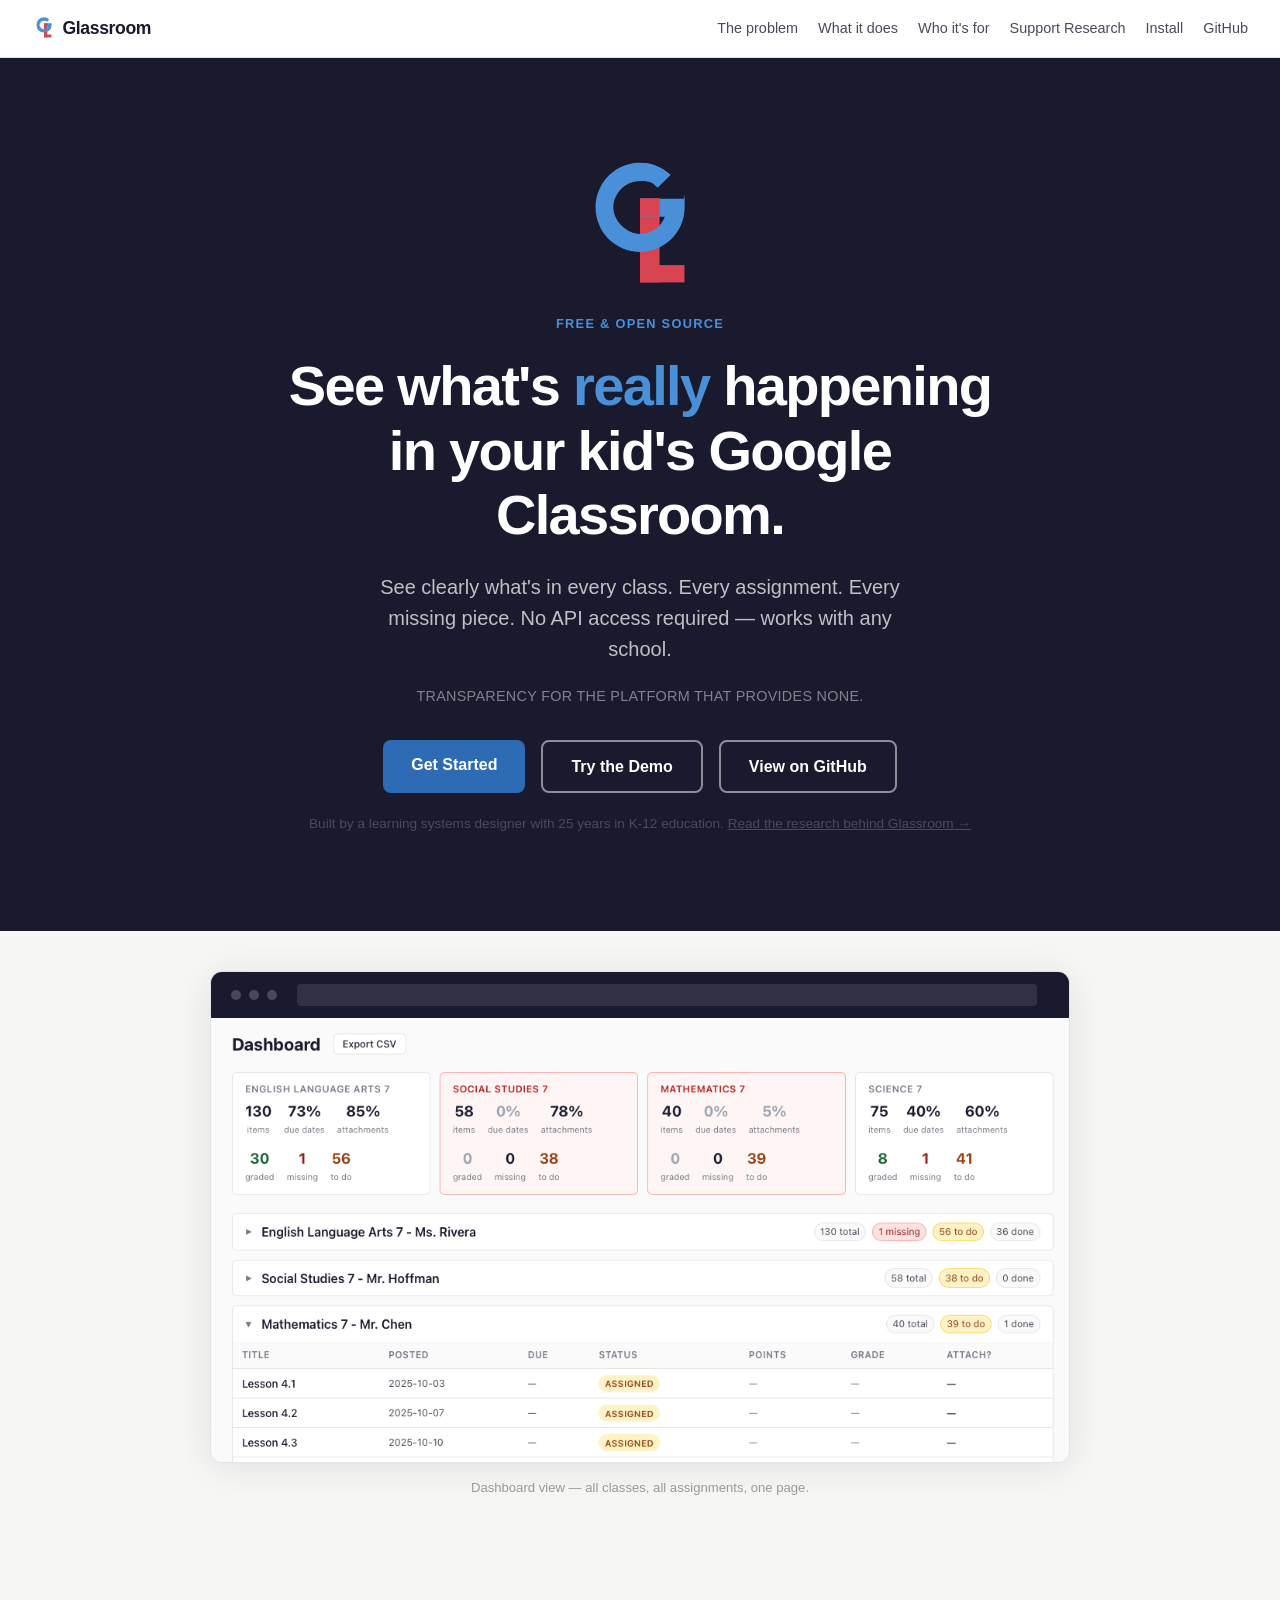
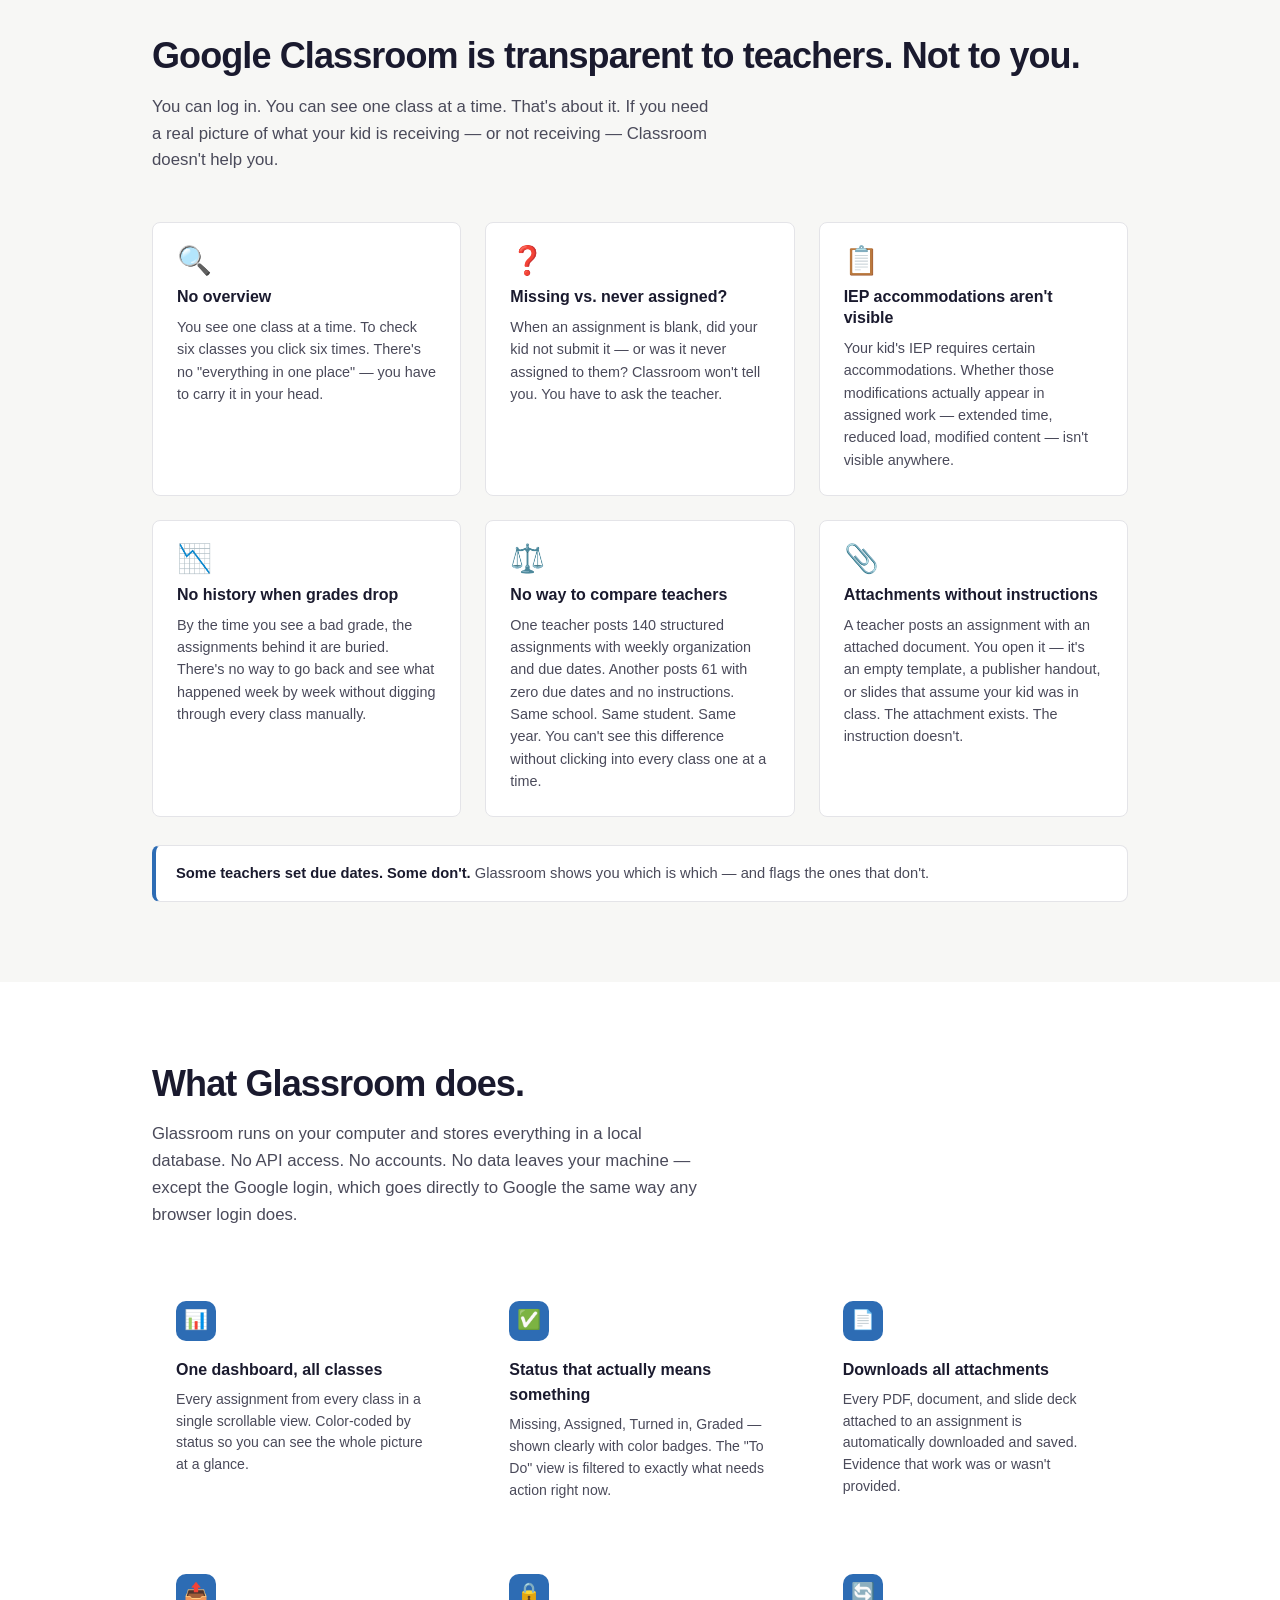
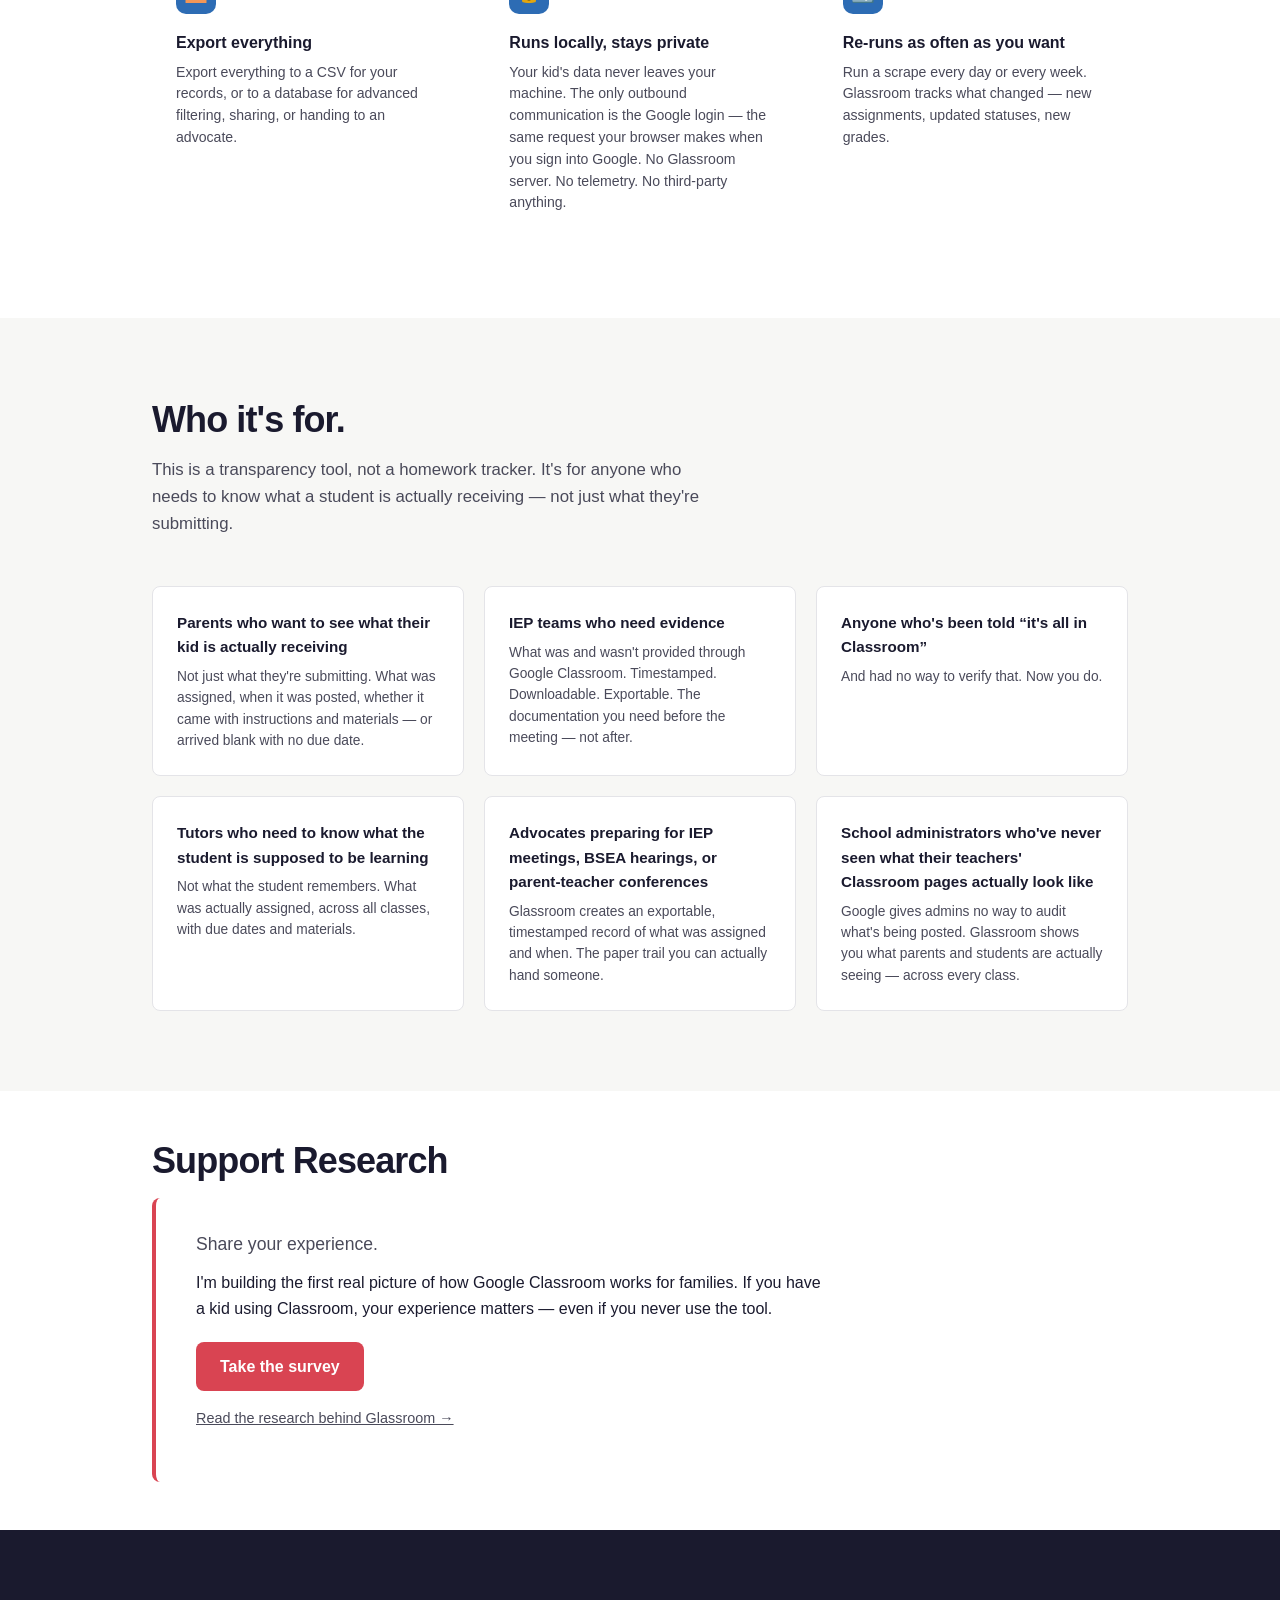
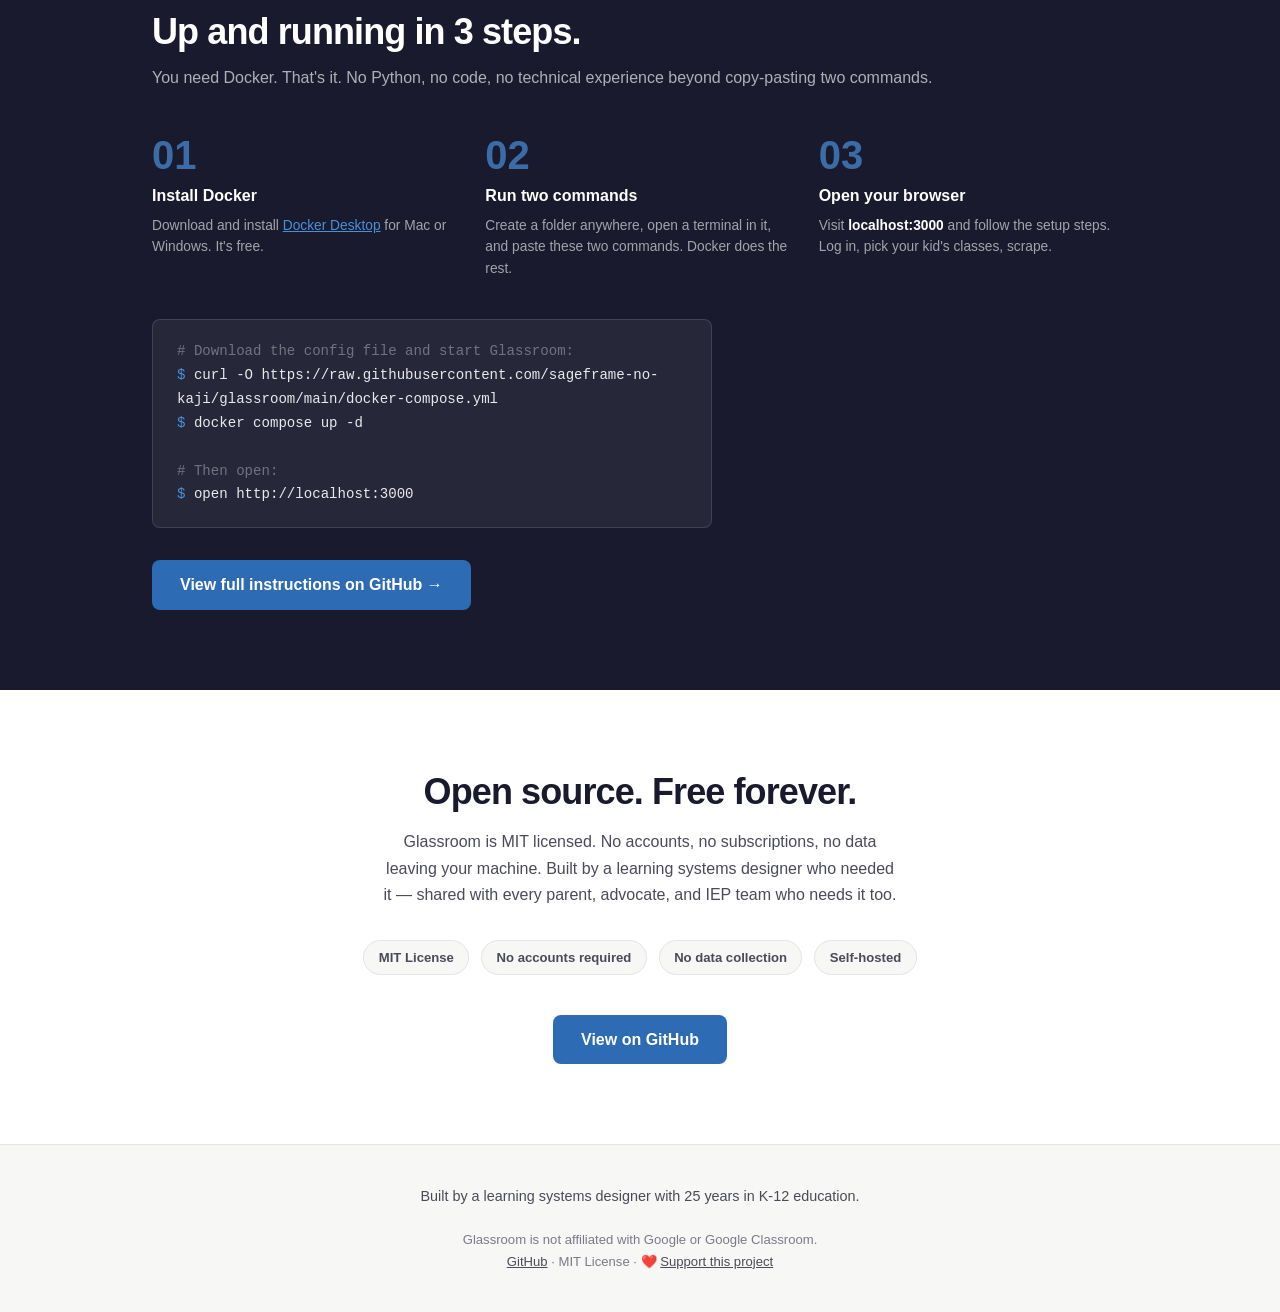
==== index.html @ 1e0ce162 "Move research link to Support Research section; clean up footer — one byline, heart + Support link" ====
<!DOCTYPE html>
<html lang="en">
<head>
  <meta charset="UTF-8">
  <meta name="viewport" content="width=device-width, initial-scale=1.0">
  <title>Glassroom — See what's really happening in your kid's Google Classroom</title>
  <meta name="description" content="Glassroom makes Google Classroom transparent. See every assignment across every class — what was provided, what wasn't, and what's missing. Built for parents, IEP teams, and advocates.">
  <link rel="icon" type="image/svg+xml" href="images/glass-48.svg">
  <link rel="stylesheet" href="style.css">
</head>
<body>

<!-- ── Navigation ── -->
<nav>
  <a href="#" class="nav-brand"><img src="images/glass-48.svg" alt="" class="nav-logo">Glassroom</a>
  <div class="nav-links">
    <a href="#problem">The problem</a>
    <a href="#what-it-does">What it does</a>
    <a href="#who">Who it's for</a>
    <a href="#research">Support Research</a>
    <a href="#install">Install</a>
    <a href="https://github.com/sageframe-no-kaji/glassroom">GitHub</a>
  </div>
</nav>

<!-- ── Hero ── -->
<section id="hero">
  <div class="container">
    <img src="images/glass-48.svg" alt="Glassroom" class="hero-logo">
    <p class="eyebrow">Free &amp; open source</p>
    <h1>See what's <em>really</em> happening in your kid's Google Classroom.</h1>
    <p class="subhead">
      See clearly what's in every class. Every assignment. Every missing piece.
      No API access required — works with any school.
    </p>
    <p class="tagline">Transparency for the platform that provides none.</p>
    <div class="hero-actions">
      <a href="#install" class="btn btn-primary">Get Started</a>
      <a href="demo/index.html" class="btn btn-outline">Try the Demo</a>
      <a href="https://github.com/sageframe-no-kaji/glassroom" class="btn btn-outline">View on GitHub</a>
    </div>
    <p class="hero-byline">Built by a learning systems designer with 25 years in K-12 education. <a href="https://atmarcus.net/work/empty-container">Read the research behind Glassroom →</a></p>
  </div>
</section>

<!-- ── Dashboard screenshot ── -->
<section id="mockup" style="padding: 2.5rem 0 3.5rem">
  <div class="container">
    <div class="mockup-frame">
      <div class="mockup-bar">
        <div class="mockup-dot"></div>
        <div class="mockup-dot"></div>
        <div class="mockup-dot"></div>
        <div class="mockup-url"></div>
      </div>
      <img src="images/hero.png" alt="Glassroom dashboard screenshot" style="width:100%;display:block;border-radius:0 0 8px 8px;">
    </div>
    <p style="text-align:center;font-size:0.82rem;color:#999;margin-top:0.9rem">
      Dashboard view — all classes, all assignments, one page.
    </p>
  </div>
</section>

<!-- ── The Problem ── -->
<section id="problem" class="alt">
  <div class="container">
    <h2>Google Classroom is transparent to teachers. Not to you.</h2>
    <p class="section-subhead">
      You can log in. You can see one class at a time. That's about it. If you need a real picture of what your kid is receiving — or not receiving — Classroom doesn't help you.
    </p>
    <div class="problem-grid">
      <div class="problem-card">
        <div class="problem-icon">🔍</div>
        <h3>No overview</h3>
        <p>You see one class at a time. To check six classes you click six times. There's no "everything in one place" — you have to carry it in your head.</p>
      </div>
      <div class="problem-card">
        <div class="problem-icon">❓</div>
        <h3>Missing vs. never assigned?</h3>
        <p>When an assignment is blank, did your kid not submit it — or was it never assigned to them? Classroom won't tell you. You have to ask the teacher.</p>
      </div>
      <div class="problem-card">
        <div class="problem-icon">📋</div>
        <h3>IEP accommodations aren't visible</h3>
        <p>Your kid's IEP requires certain accommodations. Whether those modifications actually appear in assigned work — extended time, reduced load, modified content — isn't visible anywhere.</p>
      </div>
      <div class="problem-card">
        <div class="problem-icon">📉</div>
        <h3>No history when grades drop</h3>
        <p>By the time you see a bad grade, the assignments behind it are buried. There's no way to go back and see what happened week by week without digging through every class manually.</p>
      </div>
      <div class="problem-card">
        <div class="problem-icon">⚖️</div>
        <h3>No way to compare teachers</h3>
        <p>One teacher posts 140 structured assignments with weekly organization and due dates. Another posts 61 with zero due dates and no instructions. Same school. Same student. Same year. You can't see this difference without clicking into every class one at a time.</p>
      </div>
      <div class="problem-card">
        <div class="problem-icon">📎</div>
        <h3>Attachments without instructions</h3>
        <p>A teacher posts an assignment with an attached document. You open it — it's an empty template, a publisher handout, or slides that assume your kid was in class. The attachment exists. The instruction doesn't.</p>
      </div>
    </div>
    <div class="problem-callout">
      <strong>Some teachers set due dates. Some don't.</strong> Glassroom shows you which is which — and flags the ones that don't.
    </div>
  </div>
</section>

<!-- ── What it does ── -->
<section id="what-it-does">
  <div class="container">
    <h2>What Glassroom does.</h2>
    <p class="section-subhead">
      Glassroom runs on your computer and stores everything in a local database. No API access. No accounts. No data leaves your machine — except the Google login, which goes directly to Google the same way any browser login does.
    </p>
    <div class="features-grid">
      <div class="feature-card">
        <div class="feature-icon">📊</div>
        <h3>One dashboard, all classes</h3>
        <p>Every assignment from every class in a single scrollable view. Color-coded by status so you can see the whole picture at a glance.</p>
      </div>
      <div class="feature-card">
        <div class="feature-icon">✅</div>
        <h3>Status that actually means something</h3>
        <p>Missing, Assigned, Turned in, Graded — shown clearly with color badges. The "To Do" view is filtered to exactly what needs action right now.</p>
      </div>
      <div class="feature-card">
        <div class="feature-icon">📄</div>
        <h3>Downloads all attachments</h3>
        <p>Every PDF, document, and slide deck attached to an assignment is automatically downloaded and saved. Evidence that work was or wasn't provided.</p>
      </div>
      <div class="feature-card">
        <div class="feature-icon">📤</div>
        <h3>Export everything</h3>
        <p>Export everything to a CSV for your records, or to a database for advanced filtering, sharing, or handing to an advocate.</p>
      </div>
      <div class="feature-card">
        <div class="feature-icon">🔒</div>
        <h3>Runs locally, stays private</h3>
        <p>Your kid's data never leaves your machine. The only outbound communication is the Google login — the same request your browser makes when you sign into Google. No Glassroom server. No telemetry. No third-party anything.</p>
      </div>
      <div class="feature-card">
        <div class="feature-icon">🔄</div>
        <h3>Re-runs as often as you want</h3>
        <p>Run a scrape every day or every week. Glassroom tracks what changed — new assignments, updated statuses, new grades.</p>
      </div>
    </div>
  </div>
</section>

<!-- ── Who it's for ── -->
<section id="who" class="alt">
  <div class="container">
    <h2>Who it's for.</h2>
    <p class="section-subhead">
      This is a transparency tool, not a homework tracker. It's for anyone who needs to know what a student is actually receiving — not just what they're submitting.
    </p>
    <div class="who-grid">
      <div class="who-card">
        <h3>Parents who want to see what their kid is actually receiving</h3>
        <p>Not just what they're submitting. What was assigned, when it was posted, whether it came with instructions and materials — or arrived blank with no due date.</p>
      </div>
      <div class="who-card">
        <h3>IEP teams who need evidence</h3>
        <p>What was and wasn't provided through Google Classroom. Timestamped. Downloadable. Exportable. The documentation you need before the meeting — not after.</p>
      </div>
      <div class="who-card">
        <h3>Anyone who's been told “it's all in Classroom”</h3>
        <p>And had no way to verify that. Now you do.</p>
      </div>
      <div class="who-card">
        <h3>Tutors who need to know what the student is supposed to be learning</h3>
        <p>Not what the student remembers. What was actually assigned, across all classes, with due dates and materials.</p>
      </div>
      <div class="who-card">
        <h3>Advocates preparing for IEP meetings, BSEA hearings, or parent-teacher conferences</h3>
        <p>Glassroom creates an exportable, timestamped record of what was assigned and when. The paper trail you can actually hand someone.</p>
      </div>
      <div class="who-card">
        <h3>School administrators who've never seen what their teachers' Classroom pages actually look like</h3>
        <p>Google gives admins no way to audit what's being posted. Glassroom shows you what parents and students are actually seeing — across every class.</p>
      </div>
    </div>
  </div>
</section>

<!-- ── Research Callout ── -->
<section id="research" class="callout-section">
  <div class="container">
    <h2>Support Research</h2>
    <div class="callout-card">
      <h3 class="callout-subheading">Share your experience.</h3>
      <p>I'm building the first real picture of how Google Classroom works for families. If you have a kid using Classroom, your experience matters — even if you never use the tool.</p>
      <a href="https://tally.so/r/aQDAxW" target="_blank" rel="noopener" class="btn btn-callout">Take the survey</a>
      <p class="callout-research"><a href="https://atmarcus.net/work/empty-container" target="_blank" rel="noopener">Read the research behind Glassroom →</a></p>
    </div>
  </div>
</section>

<!-- ── How to Install ── -->
<section id="install" class="dark">
  <div class="container">
    <h2>Up and running in 3 steps.</h2>
    <p class="section-subhead">
      You need Docker. That's it. No Python, no code, no technical experience beyond copy-pasting two commands.
    </p>

    <div class="install-steps">
      <div class="install-step">
        <div class="step-number">01</div>
        <h3>Install Docker</h3>
        <p>Download and install <a href="https://docker.com/get-started" target="_blank" rel="noopener">Docker Desktop</a> for Mac or Windows. It's free.</p>
      </div>
      <div class="install-step">
        <div class="step-number">02</div>
        <h3>Run two commands</h3>
        <p>Create a folder anywhere, open a terminal in it, and paste these two commands. Docker does the rest.</p>
      </div>
      <div class="install-step">
        <div class="step-number">03</div>
        <h3>Open your browser</h3>
        <p>Visit <strong style="color:#fff">localhost:3000</strong> and follow the setup steps. Log in, pick your kid's classes, scrape.</p>
      </div>
    </div>

    <div class="terminal-block">
      <pre><span class="comment"># Download the config file and start Glassroom:</span>
<span class="prompt">$ </span>curl -O https://raw.githubusercontent.com/sageframe-no-kaji/glassroom/main/docker-compose.yml
<span class="prompt">$ </span>docker compose up -d

<span class="comment"># Then open:</span>
<span class="prompt">$ </span>open http://localhost:3000</pre>
    </div>

    <a href="https://github.com/sageframe-no-kaji/glassroom" class="btn btn-primary">View full instructions on GitHub →</a>
  </div>
</section>

<!-- ── Open Source ── -->
<section id="open-source">
  <div class="container">
    <h2>Open source. Free forever.</h2>
    <p>
      Glassroom is MIT licensed. No accounts, no subscriptions, no data leaving your machine.
      Built by a learning systems designer who needed it — shared with every parent, advocate, and IEP team who needs it too.
    </p>
    <div class="oss-badges">
      <span class="oss-badge">MIT License</span>
      <span class="oss-badge">No accounts required</span>
      <span class="oss-badge">No data collection</span>
      <span class="oss-badge">Self-hosted</span>
    </div>
    <a href="https://github.com/sageframe-no-kaji/glassroom" class="btn btn-primary">View on GitHub</a>
  </div>
</section>

<!-- ── Footer ── -->
<footer>
  <p>Built by a learning systems designer with 25 years in K-12 education.</p>
  <p class="footer-legal">
    Glassroom is not affiliated with Google or Google Classroom.<br>
    <a href="https://github.com/sageframe-no-kaji/glassroom">GitHub</a> &middot;
    MIT License &middot;
    ❤️ <a href="https://buymeacoffee.com/sageframe" target="_blank" rel="noopener">Support this project</a>
  </p>
</footer>

</body>
</html>
---- style.css ----
/* Glassroom Landing Page — style.css */

*, *::before, *::after {
  box-sizing: border-box;
  margin: 0;
  padding: 0;
}

:root {
  --blue: #2D6CB4;
  --blue-light: #4A90D9;
  --blue-dark: #1e4d84;
  --text: #1a1a2e;
  --text-secondary: #4a4a5a;
  --text-muted: #7a7a8a;
  --bg: #ffffff;
  --bg-alt: #f7f7f5;
  --bg-dark: #1a1a2e;
  --border: #e4e4e8;
  --green: #3DAA6D;
  --amber: #E8A838;
  --red: #D94452;
  --radius: 8px;
  --max-width: 1040px;
}

html {
  scroll-behavior: smooth;
  font-size: 16px;
}

body {
  font-family: -apple-system, BlinkMacSystemFont, "Segoe UI", Roboto, Helvetica, Arial, sans-serif;
  color: var(--text);
  background: var(--bg);
  line-height: 1.6;
  -webkit-font-smoothing: antialiased;
}

/* ── Layout ── */

.container {
  max-width: var(--max-width);
  margin: 0 auto;
  padding: 0 2rem;
}

section {
  padding: 5rem 0;
}

section.alt {
  background: var(--bg-alt);
}

section.dark {
  background: var(--bg-dark);
  color: #fff;
}

/* ── Nav ── */

nav {
  position: sticky;
  top: 0;
  z-index: 100;
  background: rgba(255, 255, 255, 0.96);
  backdrop-filter: blur(8px);
  border-bottom: 1px solid var(--border);
  padding: 0.9rem 2rem;
  display: flex;
  align-items: center;
  gap: 1.5rem;
}

.nav-brand {
  font-size: 1.1rem;
  font-weight: 700;
  color: var(--text);
  text-decoration: none;
  letter-spacing: -0.02em;
  display: flex;
  align-items: center;
  gap: 0.4rem;
}

.nav-logo {
  width: 24px;
  height: 24px;
  display: block;
}

.nav-links {
  display: flex;
  gap: 1.25rem;
  margin-left: auto;
  align-items: center;
}

.nav-links a {
  color: var(--text-secondary);
  text-decoration: none;
  font-size: 0.9rem;
}

.nav-links a:hover {
  color: var(--text);
}

/* ── Buttons ── */

.btn {
  display: inline-block;
  padding: 0.75rem 1.75rem;
  border-radius: var(--radius);
  font-size: 1rem;
  font-weight: 600;
  text-decoration: none;
  cursor: pointer;
  border: none;
  transition: background 0.15s, transform 0.1s;
}

.btn:active {
  transform: translateY(1px);
}

.btn-primary {
  background: var(--blue);
  color: #fff;
}

.btn-primary:hover {
  background: var(--blue-dark);
}

.btn-outline {
  background: transparent;
  color: #fff;
  border: 2px solid rgba(255, 255, 255, 0.5);
}

.btn-outline:hover {
  border-color: #fff;
  background: rgba(255, 255, 255, 0.1);
}

/* ── Hero ── */

#hero {
  background: var(--bg-dark);
  color: #fff;
  padding: 6rem 0 6rem;
  text-align: center;
}

#hero .hero-logo {
  display: block;
  margin: 0 auto 1rem;
  width: 144px;
  height: 144px;
}

#hero .eyebrow {
  font-size: 0.8rem;
  font-weight: 600;
  letter-spacing: 0.1em;
  text-transform: uppercase;
  color: var(--blue-light);
  margin-bottom: 1.25rem;
}

#hero h1 {
  font-size: clamp(2rem, 5vw, 3.5rem);
  font-weight: 800;
  line-height: 1.15;
  letter-spacing: -0.03em;
  max-width: 760px;
  margin: 0 auto 1.5rem;
}

#hero h1 em {
  font-style: normal;
  color: var(--blue-light);
}

#hero .subhead {
  font-size: clamp(1rem, 2.5vw, 1.25rem);
  color: rgba(255, 255, 255, 0.72);
  max-width: 540px;
  margin: 0 auto 1.25rem;
  line-height: 1.55;
}

#hero .tagline {
  font-size: 0.9rem;
  color: rgba(255, 255, 255, 0.45);
  letter-spacing: 0.02em;
  text-transform: uppercase;
  margin: 0 auto 2rem;
}

.hero-actions {
  display: flex;
  gap: 1rem;
  justify-content: center;
  flex-wrap: wrap;
}

.hero-byline {
  margin-top: 1.25rem;
  font-size: 0.85rem;
  color: var(--text-secondary);
  text-align: center;
}

.hero-byline a {
  color: var(--text-secondary);
  text-decoration: underline;
}

/* ── Dashboard mockup ── */

#mockup {
  background: var(--bg-alt);
  padding: 3rem 0 4rem;
}

.mockup-frame {
  max-width: 860px;
  margin: 0 auto;
  background: #fff;
  border-radius: 12px;
  border: 1px solid var(--border);
  overflow: hidden;
  box-shadow: 0 4px 40px rgba(0, 0, 0, 0.1);
}

.mockup-bar {
  background: var(--bg-dark);
  padding: 0.75rem 1.25rem;
  display: flex;
  align-items: center;
  gap: 0.5rem;
}

.mockup-dot {
  width: 10px;
  height: 10px;
  border-radius: 50%;
  background: rgba(255,255,255,0.2);
}

.mockup-url {
  flex: 1;
  background: rgba(255,255,255,0.1);
  border-radius: 4px;
  height: 22px;
  margin: 0 0.75rem;
}

.mockup-body {
  padding: 1.5rem;
}

.mockup-nav-bar {
  background: var(--bg-dark);
  border-radius: 6px;
  height: 36px;
  margin-bottom: 1.25rem;
  display: flex;
  align-items: center;
  padding: 0 1rem;
  gap: 1rem;
}

.mockup-nav-pill {
  height: 10px;
  border-radius: 5px;
  background: rgba(255,255,255,0.15);
}

.mockup-class-block {
  border: 1px solid var(--border);
  border-radius: 8px;
  margin-bottom: 1rem;
  overflow: hidden;
}

.mockup-class-header {
  background: var(--bg-alt);
  padding: 0.6rem 1rem;
  display: flex;
  align-items: center;
  gap: 0.75rem;
}

.mockup-class-name {
  width: 120px;
  height: 10px;
  border-radius: 5px;
  background: #ccc;
}

.mockup-badge {
  height: 20px;
  width: 48px;
  border-radius: 10px;
}

.mockup-row {
  display: flex;
  align-items: center;
  padding: 0.55rem 1rem;
  border-top: 1px solid var(--border);
  gap: 0.75rem;
}

.mockup-title {
  flex: 1;
  height: 9px;
  border-radius: 4px;
  background: #ddd;
}

.mockup-meta {
  width: 60px;
  height: 9px;
  border-radius: 4px;
  background: #e8e8e8;
}

.mockup-status {
  width: 70px;
  height: 20px;
  border-radius: 10px;
}

/* Status badge colors */
.badge-red    { background: #fde8ea; }
.badge-amber  { background: #fdf3e0; }
.badge-green  { background: #e0f5ec; }
.badge-blue   { background: #e0eefa; }

/* ── Problem section ── */

#problem h2,
#what-it-does h2,
#who h2,
#research h2,
#install h2,
#open-source h2 {
  font-size: clamp(1.6rem, 3.5vw, 2.25rem);
  font-weight: 800;
  letter-spacing: -0.025em;
  line-height: 1.2;
  margin-bottom: 1rem;
}

#problem .section-subhead,
#what-it-does .section-subhead,
#who .section-subhead {
  font-size: 1.05rem;
  color: var(--text-secondary);
  max-width: 560px;
  margin-bottom: 3rem;
  line-height: 1.6;
}

/* ── Research callout ── */
.callout-section {
  padding: 3rem 0;
}

.callout-section h2 {
  margin-bottom: 1.5rem;
}

.callout-card {
  background: #fff;
  border-left: 4px solid #D94452;
  border-radius: var(--radius);
  padding: 2rem 2.5rem;
  max-width: 720px;
}

.callout-subheading {
  color: var(--text-secondary);
  font-size: 1.1rem;
  font-weight: 500;
  margin-bottom: 0.75rem;
}

.callout-card p {
  margin-bottom: 1.25rem;
  line-height: 1.6;
}

.btn-callout {
  display: inline-block;
  background: #D94452;
  color: #fff;
  padding: 0.75rem 1.5rem;
  border-radius: var(--radius);
  text-decoration: none;
  font-weight: 600;
}

.btn-callout:hover {
  opacity: 0.9;
}

.callout-research {
  margin-top: 1rem;
  font-size: 0.9rem;
}

.callout-research a {
  color: var(--text-secondary);
}

.problem-grid {
  display: grid;
  grid-template-columns: repeat(3, 1fr);
  gap: 1.5rem;
}

.problem-card {
  background: #fff;
  border: 1px solid var(--border);
  border-radius: var(--radius);
  padding: 1.5rem;
}

.problem-icon {
  font-size: 1.75rem;
  margin-bottom: 0.75rem;
  line-height: 1;
}

.problem-card h3 {
  font-size: 1rem;
  font-weight: 700;
  margin-bottom: 0.5rem;
  line-height: 1.3;
}

.problem-card p {
  font-size: 0.9rem;
  color: var(--text-secondary);
  line-height: 1.55;
}

.problem-callout {
  margin-top: 1.75rem;
  padding: 1rem 1.25rem;
  background: #fff;
  border: 1px solid var(--border);
  border-left: 4px solid var(--blue);
  border-radius: var(--radius);
  font-size: 0.92rem;
  color: var(--text-secondary);
  line-height: 1.55;
}

.problem-callout strong {
  color: var(--text);
}



/* ── What it does ── */

.features-grid {
  display: grid;
  grid-template-columns: repeat(3, 1fr);
  gap: 1.5rem;
}

.feature-card {
  padding: 1.5rem;
}

.feature-icon {
  width: 40px;
  height: 40px;
  border-radius: 10px;
  background: var(--blue);
  display: flex;
  align-items: center;
  justify-content: center;
  font-size: 1.2rem;
  margin-bottom: 1rem;
}

.feature-card h3 {
  font-size: 1rem;
  font-weight: 700;
  margin-bottom: 0.4rem;
}

.feature-card p {
  font-size: 0.88rem;
  color: var(--text-secondary);
  line-height: 1.55;
}

/* ── Who it's for ── */

.who-grid {
  display: grid;
  grid-template-columns: repeat(3, 1fr);
  gap: 1.25rem;
}

.who-card {
  background: #fff;
  border: 1px solid var(--border);
  border-radius: var(--radius);
  padding: 1.5rem;
}

.who-card h3 {
  font-size: 0.95rem;
  font-weight: 700;
  margin-bottom: 0.4rem;
}

.who-card p {
  font-size: 0.86rem;
  color: var(--text-secondary);
  line-height: 1.55;
}

/* ── Install ── */

#install {
  background: var(--bg-dark);
  color: #fff;
}

#install h2 {
  color: #fff;
  margin-bottom: 0.75rem;
}

#install .section-subhead {
  color: rgba(255,255,255,0.65);
  margin-bottom: 2.75rem;
  font-size: 1rem;
  line-height: 1.6;
}

.install-steps {
  display: grid;
  grid-template-columns: repeat(auto-fit, minmax(200px, 1fr));
  gap: 1.5rem;
  margin-bottom: 2.5rem;
}

.install-step {
  position: relative;
}

.step-number {
  font-size: 2.5rem;
  font-weight: 800;
  color: var(--blue-light);
  line-height: 1;
  margin-bottom: 0.5rem;
  opacity: 0.7;
}

.install-step h3 {
  font-size: 1rem;
  font-weight: 700;
  margin-bottom: 0.4rem;
  color: #fff;
}

.install-step p {
  font-size: 0.86rem;
  color: rgba(255, 255, 255, 0.6);
  line-height: 1.55;
}

.install-step a {
  color: var(--blue-light);
}

.terminal-block {
  background: rgba(255, 255, 255, 0.06);
  border: 1px solid rgba(255, 255, 255, 0.12);
  border-radius: var(--radius);
  padding: 1.25rem 1.5rem;
  margin-bottom: 2rem;
  max-width: 560px;
}

.terminal-block pre {
  font-family: "SF Mono", "Fira Code", "Cascadia Code", Consolas, monospace;
  font-size: 0.88rem;
  color: rgba(255,255,255,0.9);
  line-height: 1.7;
  white-space: pre-wrap;
}

.terminal-block pre .prompt {
  color: var(--blue-light);
  user-select: none;
}

.terminal-block pre .comment {
  color: rgba(255,255,255,0.35);
}

/* ── Open source ── */

#open-source {
  text-align: center;
}

#open-source h2 {
  margin-bottom: 1rem;
}

#open-source p {
  color: var(--text-secondary);
  max-width: 520px;
  margin: 0 auto 2rem;
  font-size: 1rem;
  line-height: 1.65;
}

.oss-badges {
  display: flex;
  gap: 0.75rem;
  justify-content: center;
  flex-wrap: wrap;
  margin-bottom: 2.5rem;
}

.oss-badge {
  display: inline-block;
  padding: 0.35rem 0.9rem;
  border-radius: 20px;
  font-size: 0.82rem;
  font-weight: 600;
  background: var(--bg-alt);
  border: 1px solid var(--border);
  color: var(--text-secondary);
  text-decoration: none;
}

/* ── Footer ── */

footer {
  background: var(--bg-alt);
  border-top: 1px solid var(--border);
  padding: 2.5rem 2rem;
  text-align: center;
}

footer p {
  font-size: 0.9rem;
  color: var(--text-secondary);
  line-height: 1.65;
  margin-bottom: 0.5rem;
}

footer p:last-child {
  margin-bottom: 0;
}

footer .footer-legal {
  margin-top: 1.25rem;
  font-size: 0.82rem;
  color: var(--text-muted);
}

footer a {
  color: var(--text-secondary);
}

/* ── Mobile ── */

@media (max-width: 640px) {
  section {
    padding: 3.5rem 0;
  }

  #hero {
    padding: 4.5rem 0 4rem;
  }

  nav {
    padding: 0.75rem 1.25rem;
  }

  .nav-links {
    display: none;
  }

  .container {
    padding: 0 1.25rem;
  }

  .hero-actions {
    flex-direction: column;
    align-items: center;
  }

  .install-steps {
    grid-template-columns: 1fr 1fr;
  }

  .features-grid,
  .who-grid,
  .problem-grid {
    grid-template-columns: 1fr;
  }
}

@media (max-width: 400px) {
  .install-steps {
    grid-template-columns: 1fr;
  }
}
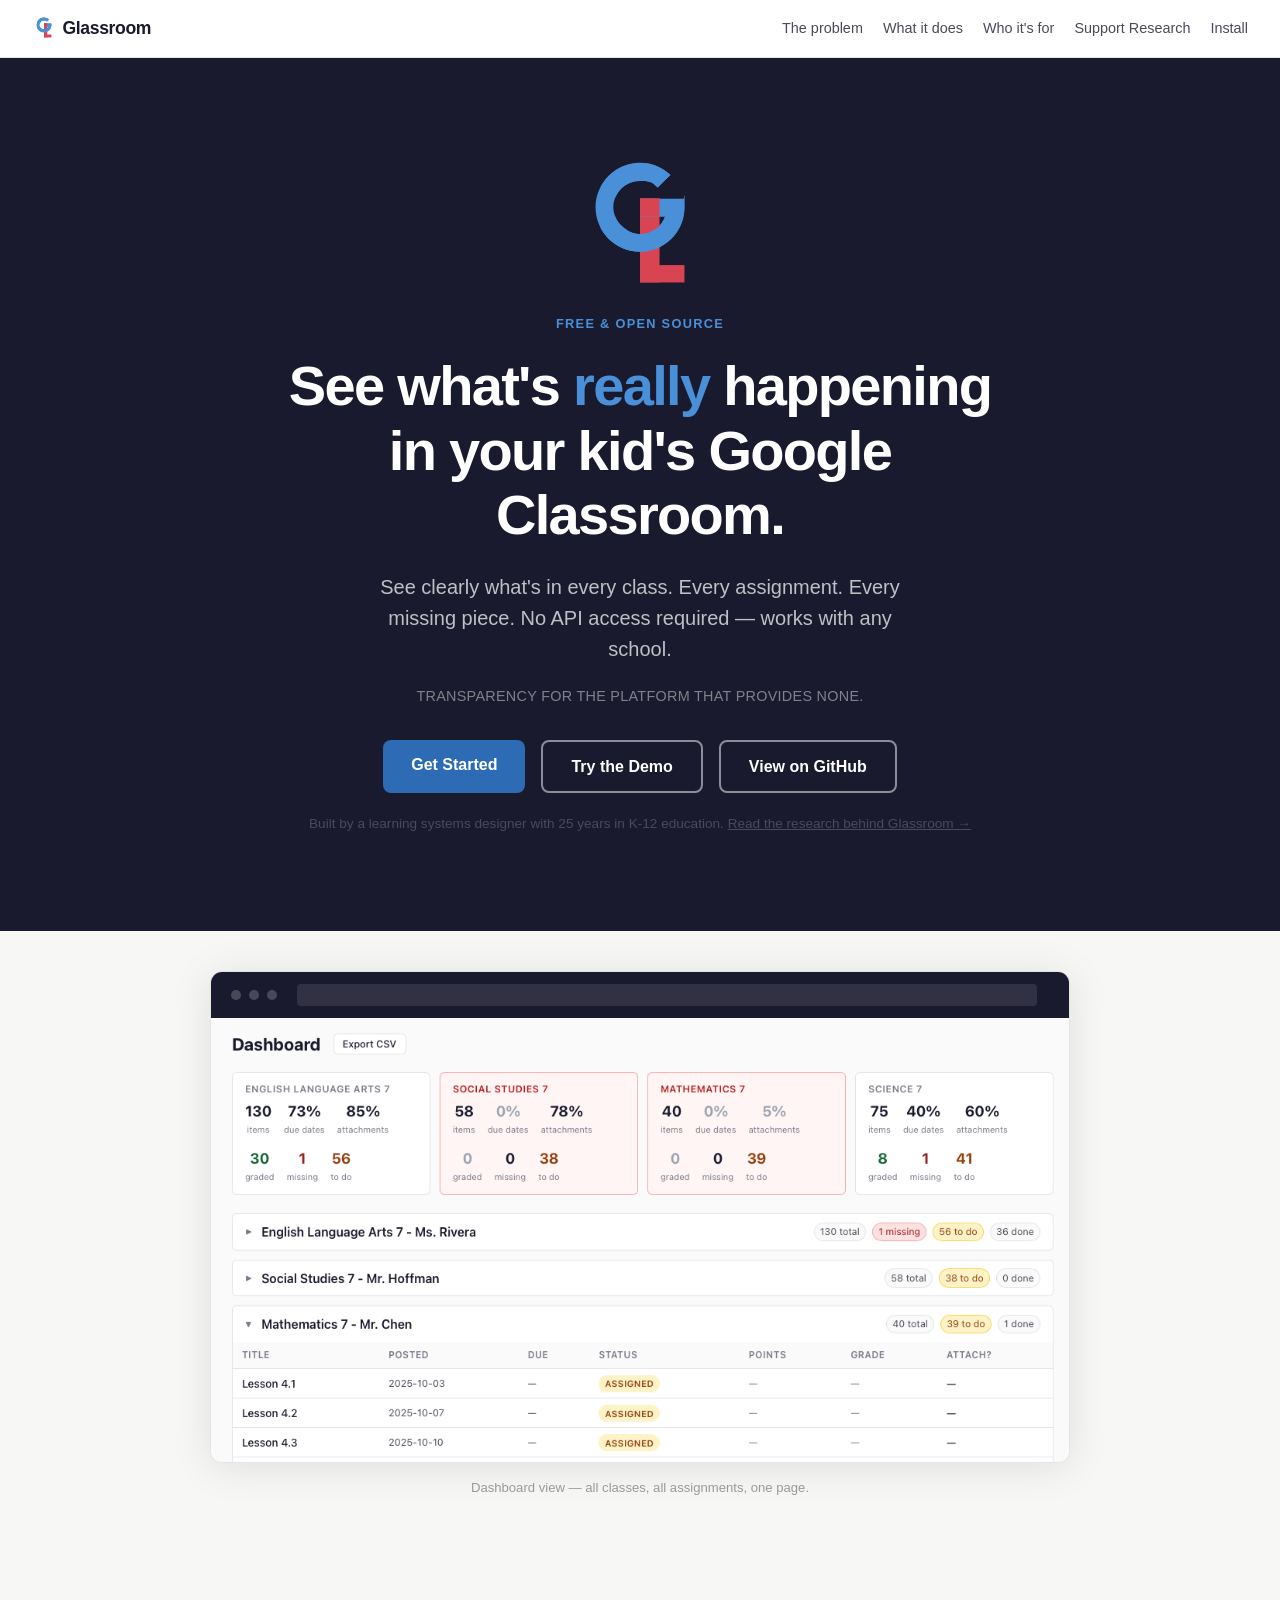
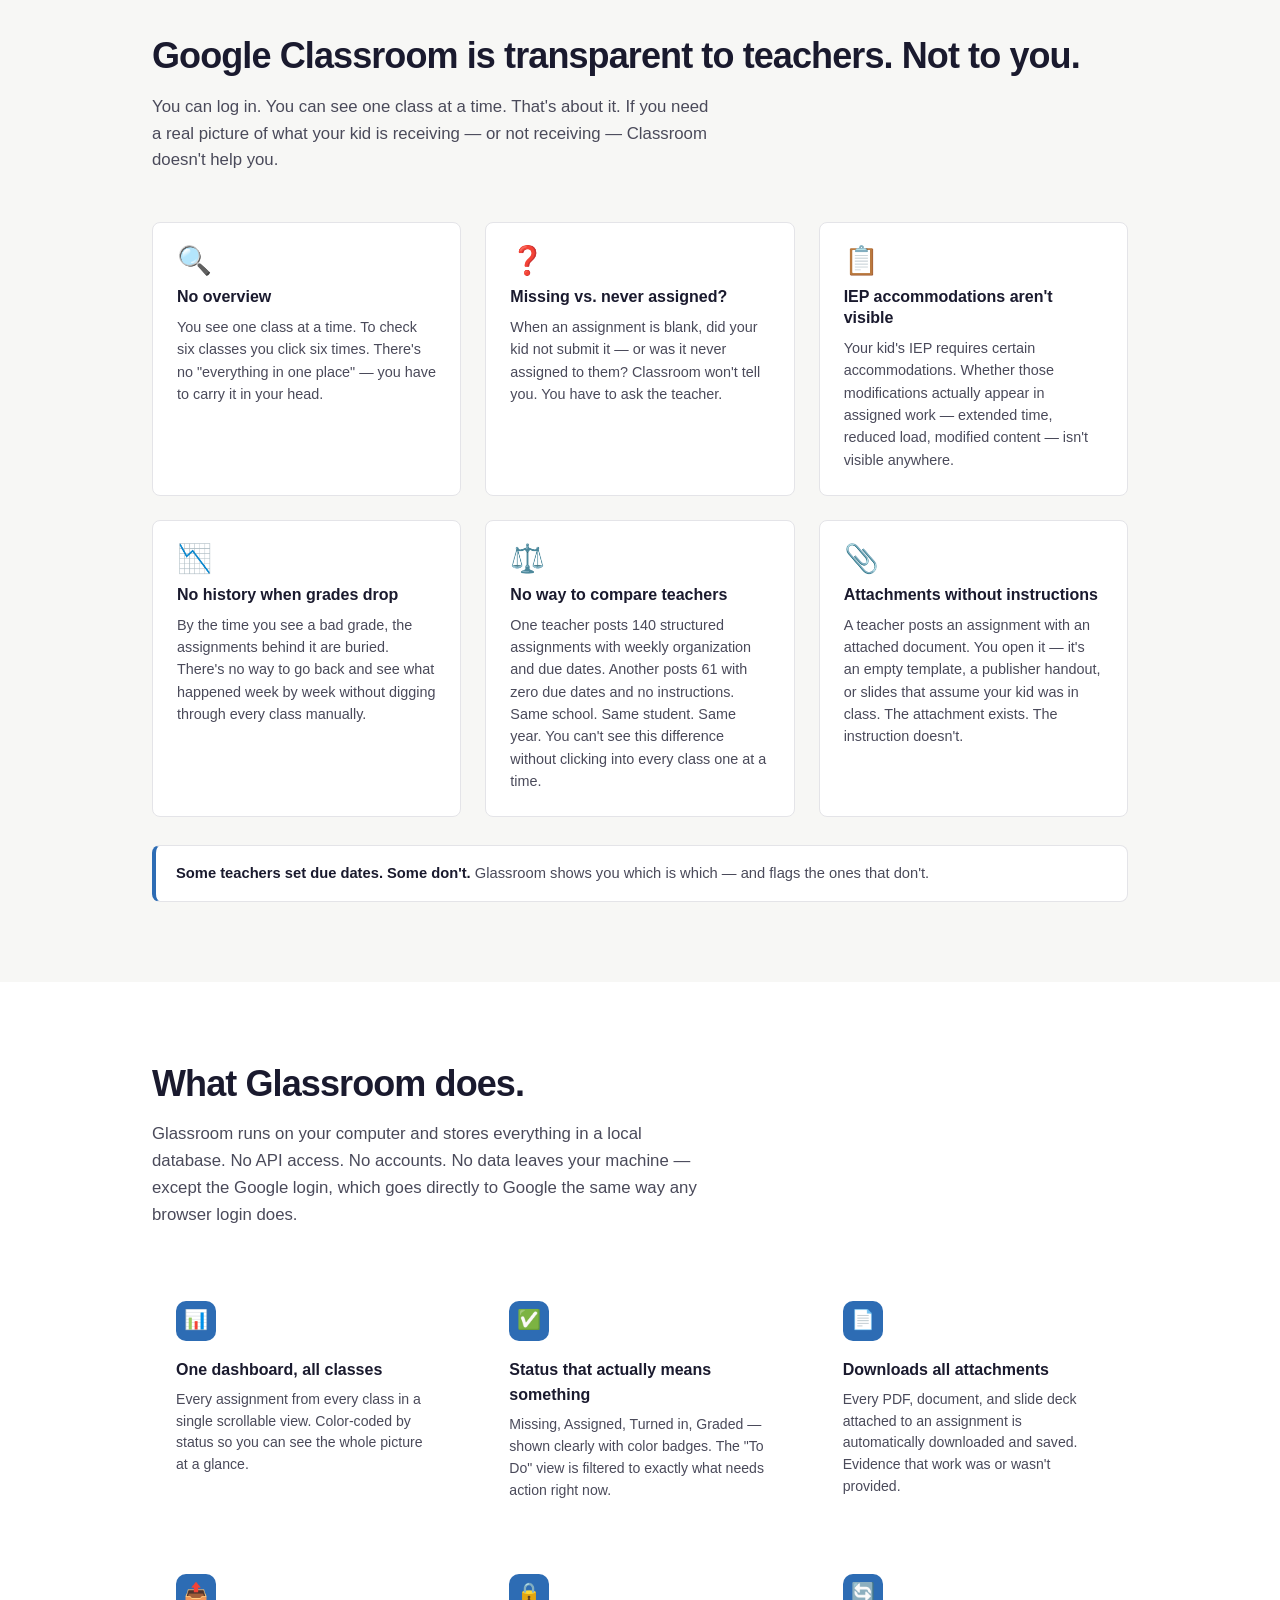
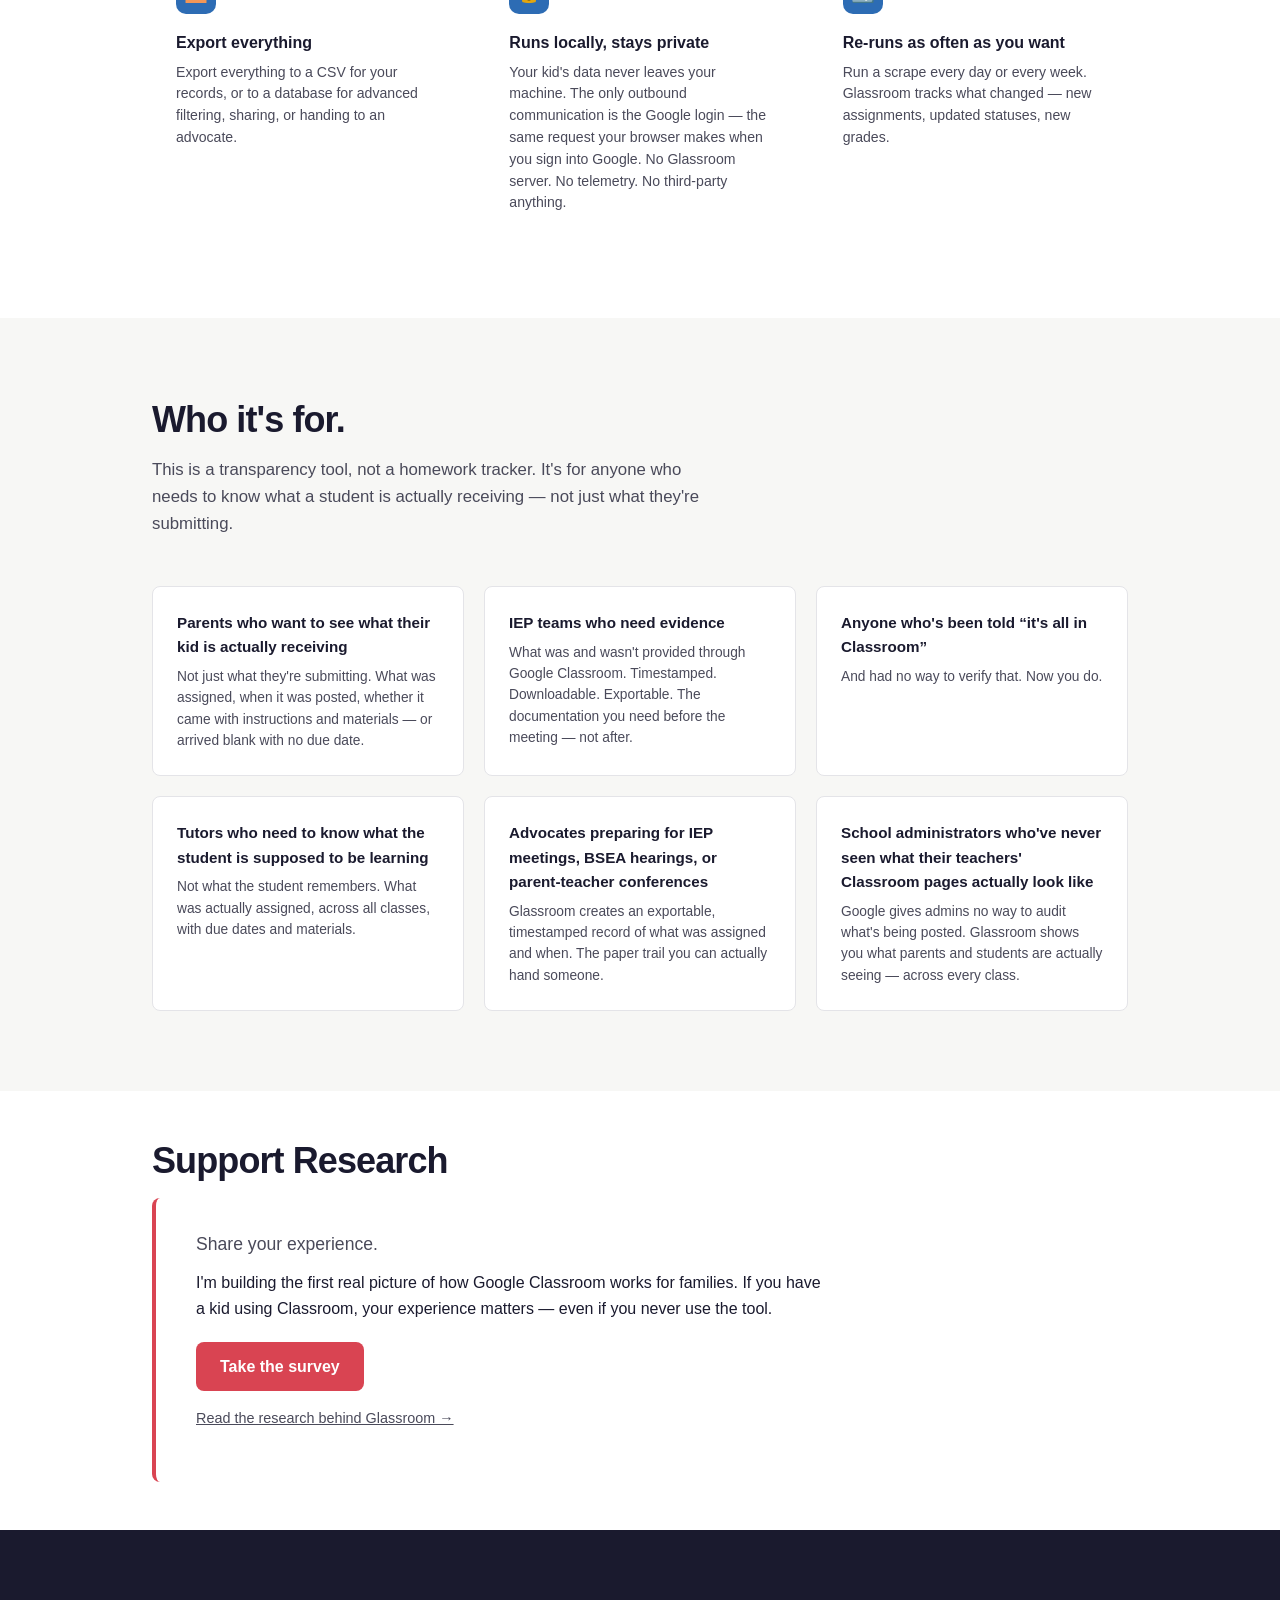
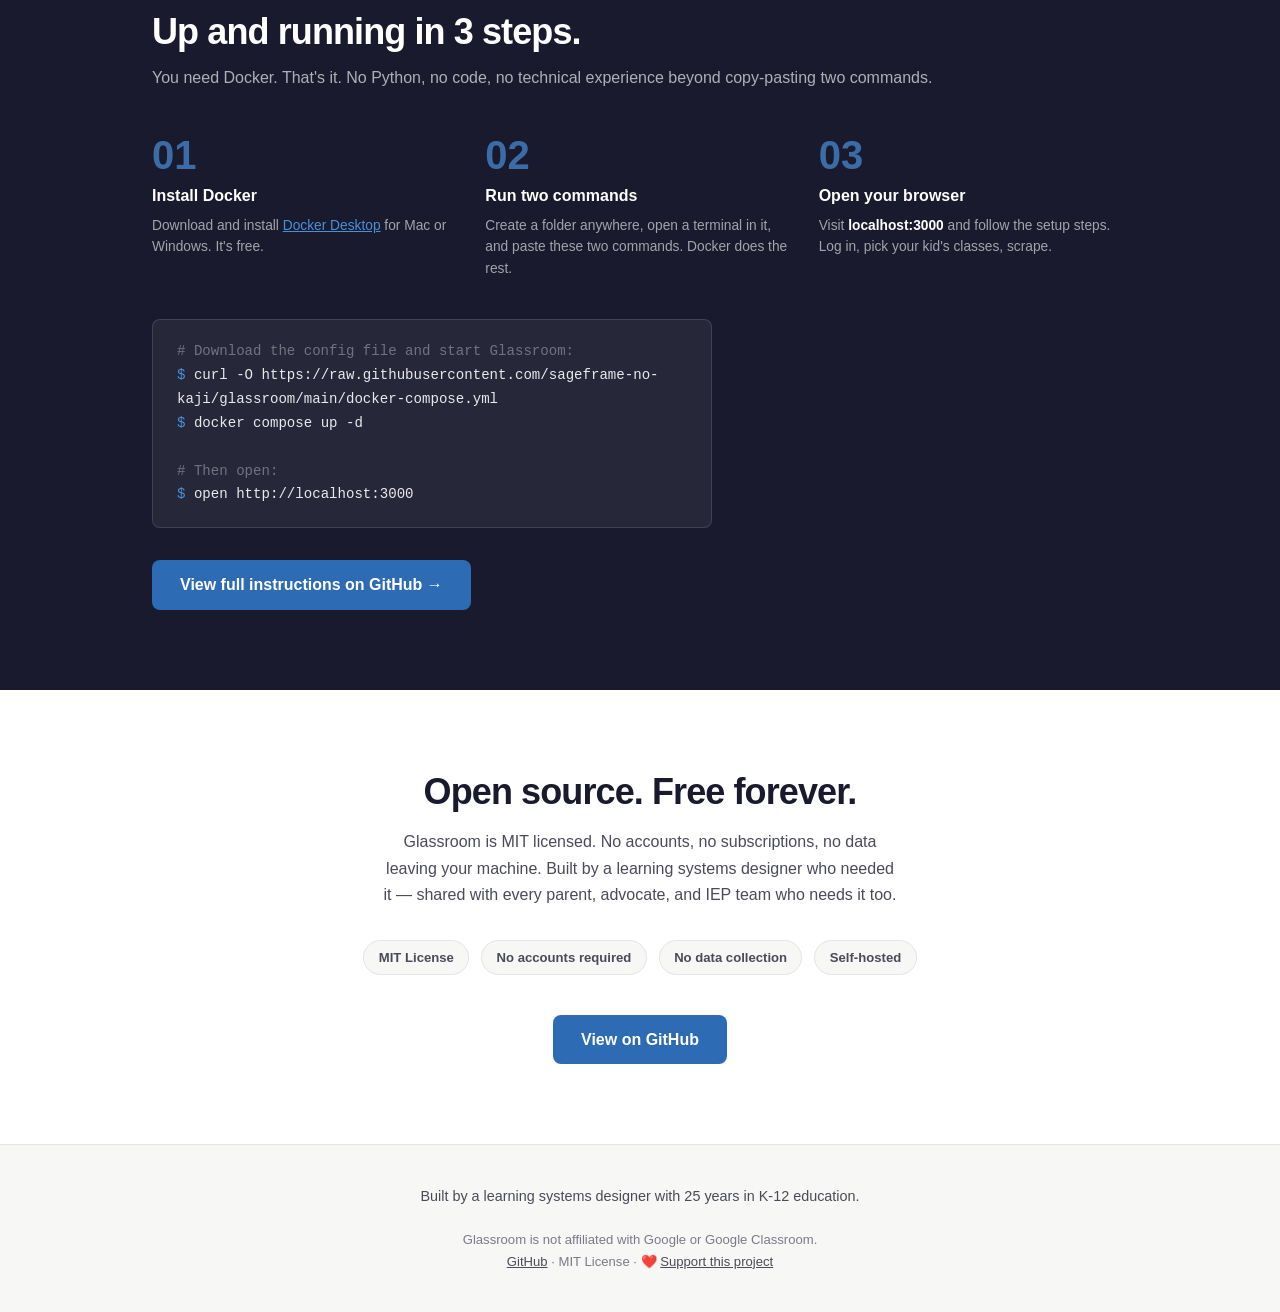
==== commit e288782d: "Remove GitHub from nav; add hamburger menu for mobile with animated X toggle" ====
--- a/index.html
+++ b/index.html
@@ -13,13 +13,15 @@
 <!-- ── Navigation ── -->
 <nav>
   <a href="#" class="nav-brand"><img src="images/glass-48.svg" alt="" class="nav-logo">Glassroom</a>
+  <button class="nav-toggle" aria-label="Menu" aria-expanded="false">
+    <span></span><span></span><span></span>
+  </button>
   <div class="nav-links">
     <a href="#problem">The problem</a>
     <a href="#what-it-does">What it does</a>
     <a href="#who">Who it's for</a>
     <a href="#research">Support Research</a>
     <a href="#install">Install</a>
-    <a href="https://github.com/sageframe-no-kaji/glassroom">GitHub</a>
   </div>
 </nav>
 
@@ -265,5 +267,20 @@
   </p>
 </footer>
 
+<script>
+document.querySelector('.nav-toggle').addEventListener('click', function() {
+  const nav = document.querySelector('.nav-links');
+  const open = nav.classList.toggle('open');
+  this.classList.toggle('open', open);
+  this.setAttribute('aria-expanded', open);
+});
+document.querySelectorAll('.nav-links a').forEach(function(a) {
+  a.addEventListener('click', function() {
+    document.querySelector('.nav-links').classList.remove('open');
+    document.querySelector('.nav-toggle').classList.remove('open');
+    document.querySelector('.nav-toggle').setAttribute('aria-expanded', 'false');
+  });
+});
+</script>
 </body>
 </html>
--- a/style.css
+++ b/style.css
@@ -107,6 +107,40 @@
   color: var(--text);
 }
 
+/* Hamburger */
+.nav-toggle {
+  display: none;
+  background: none;
+  border: none;
+  cursor: pointer;
+  padding: 0.25rem;
+  margin-left: auto;
+  flex-direction: column;
+  gap: 5px;
+  width: 28px;
+}
+
+.nav-toggle span {
+  display: block;
+  width: 100%;
+  height: 2px;
+  background: var(--text);
+  border-radius: 2px;
+  transition: transform 0.2s, opacity 0.2s;
+}
+
+.nav-toggle.open span:nth-child(1) {
+  transform: translateY(7px) rotate(45deg);
+}
+
+.nav-toggle.open span:nth-child(2) {
+  opacity: 0;
+}
+
+.nav-toggle.open span:nth-child(3) {
+  transform: translateY(-7px) rotate(-45deg);
+}
+
 /* ── Buttons ── */
 
 .btn {
@@ -697,8 +731,36 @@
     padding: 0.75rem 1.25rem;
   }
 
+  .nav-toggle {
+    display: flex;
+  }
+
   .nav-links {
     display: none;
+    position: absolute;
+    top: 100%;
+    left: 0;
+    right: 0;
+    background: rgba(255, 255, 255, 0.98);
+    backdrop-filter: blur(8px);
+    border-bottom: 1px solid var(--border);
+    flex-direction: column;
+    padding: 1rem 1.25rem;
+    gap: 0;
+  }
+
+  .nav-links.open {
+    display: flex;
+  }
+
+  .nav-links a {
+    padding: 0.75rem 0;
+    border-bottom: 1px solid var(--border);
+    font-size: 1rem;
+  }
+
+  .nav-links a:last-child {
+    border-bottom: none;
   }
 
   .container {
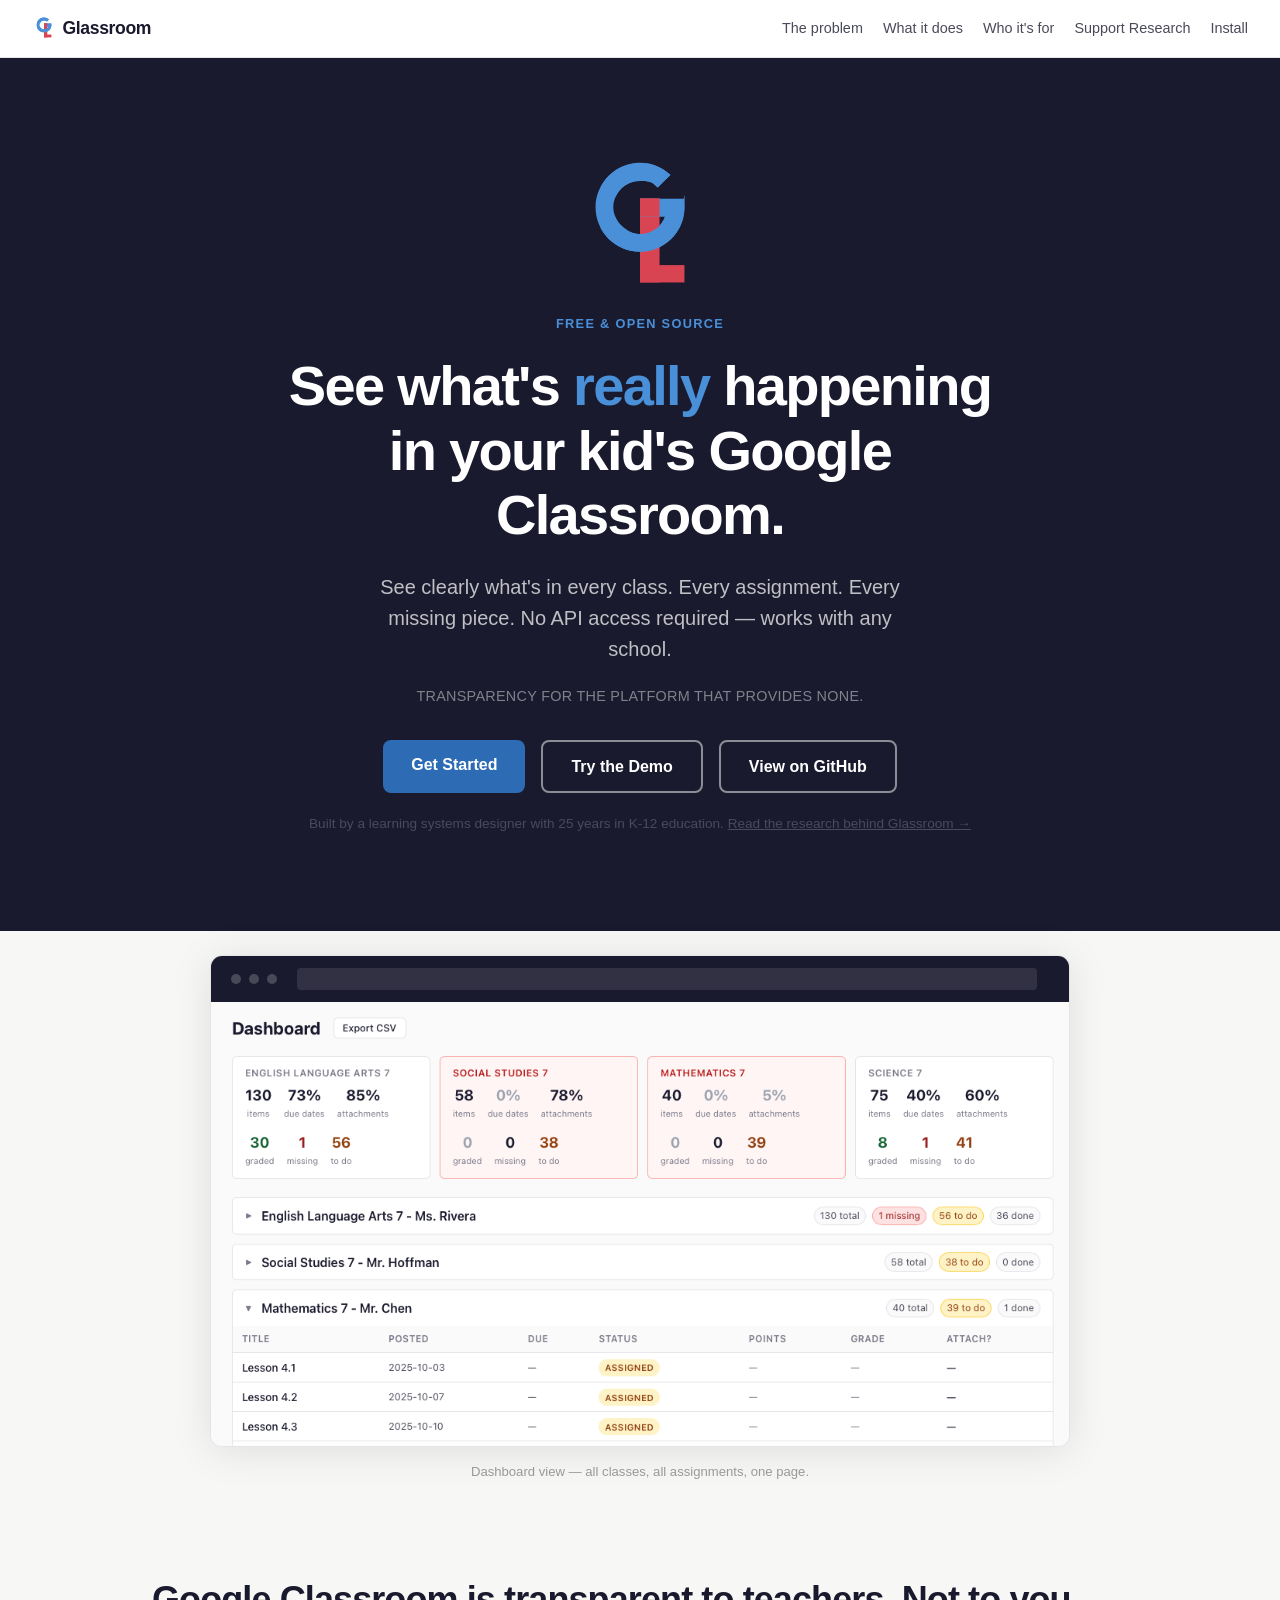
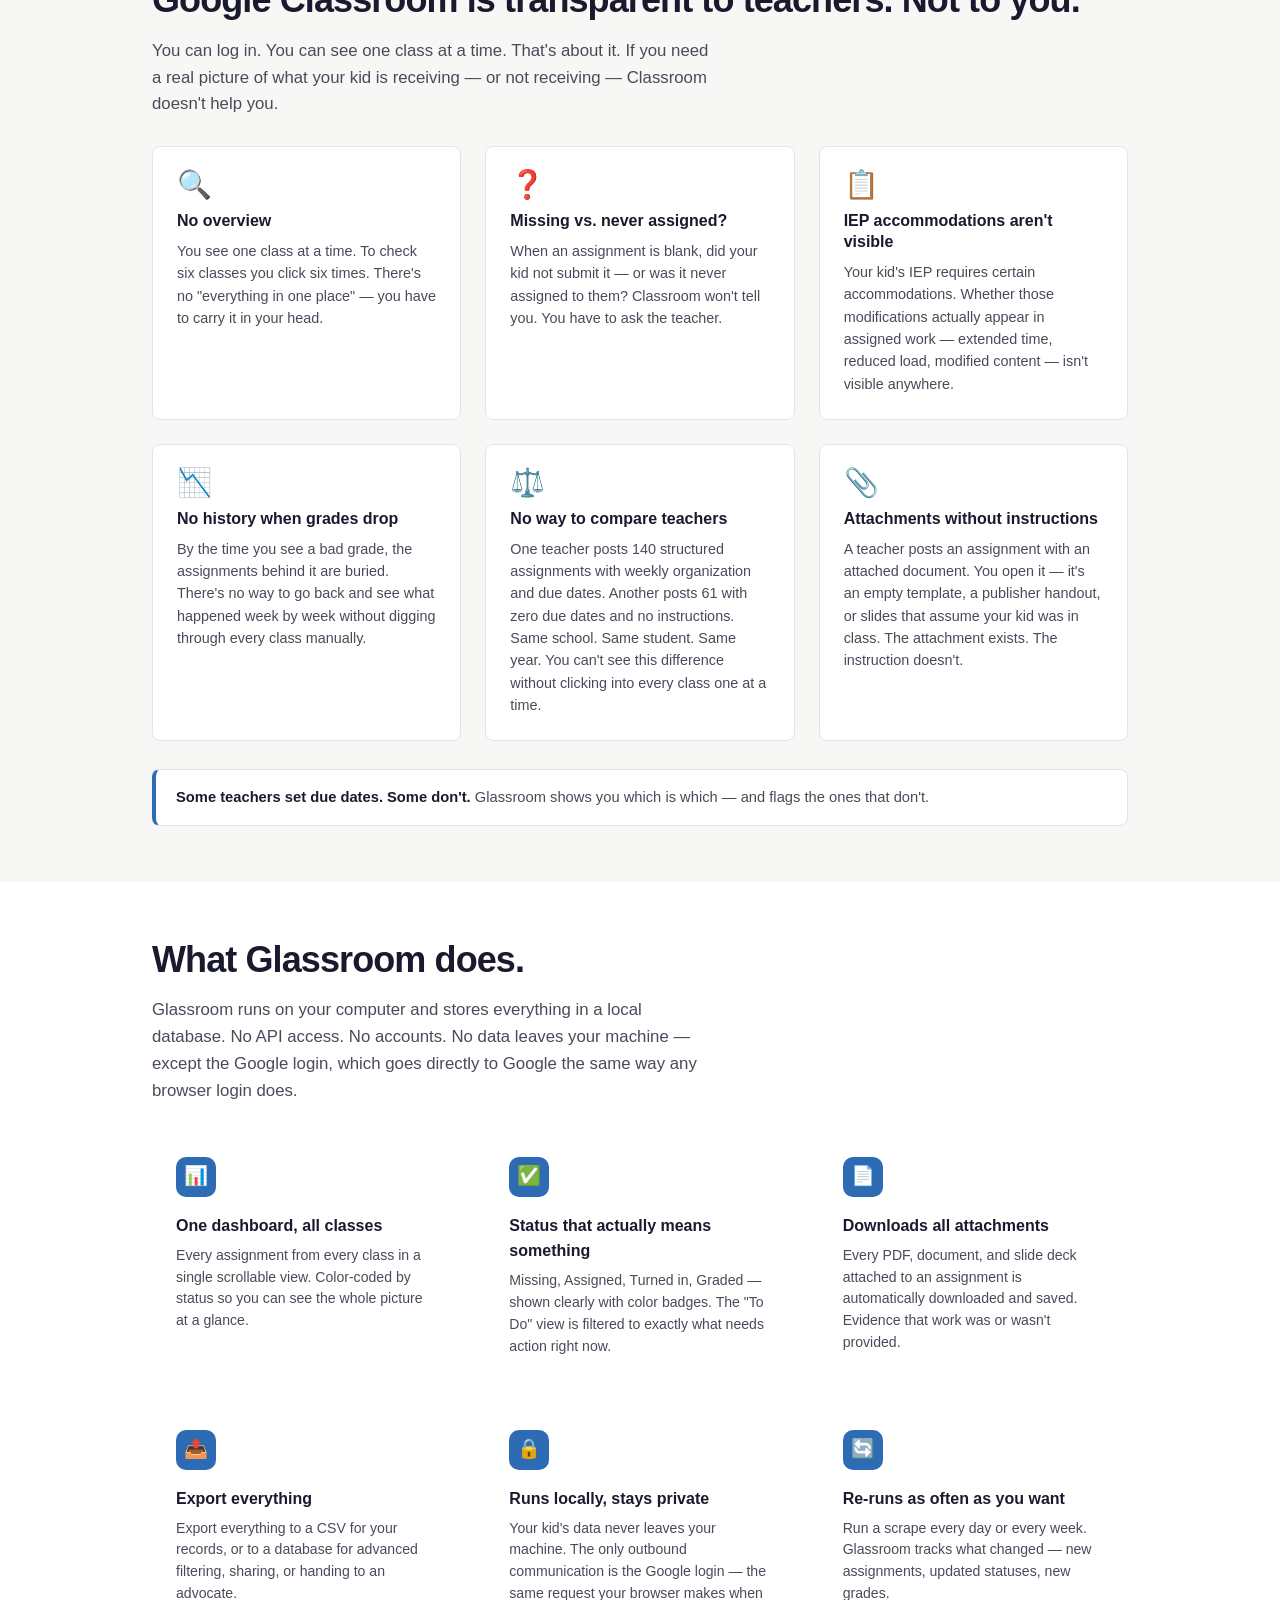
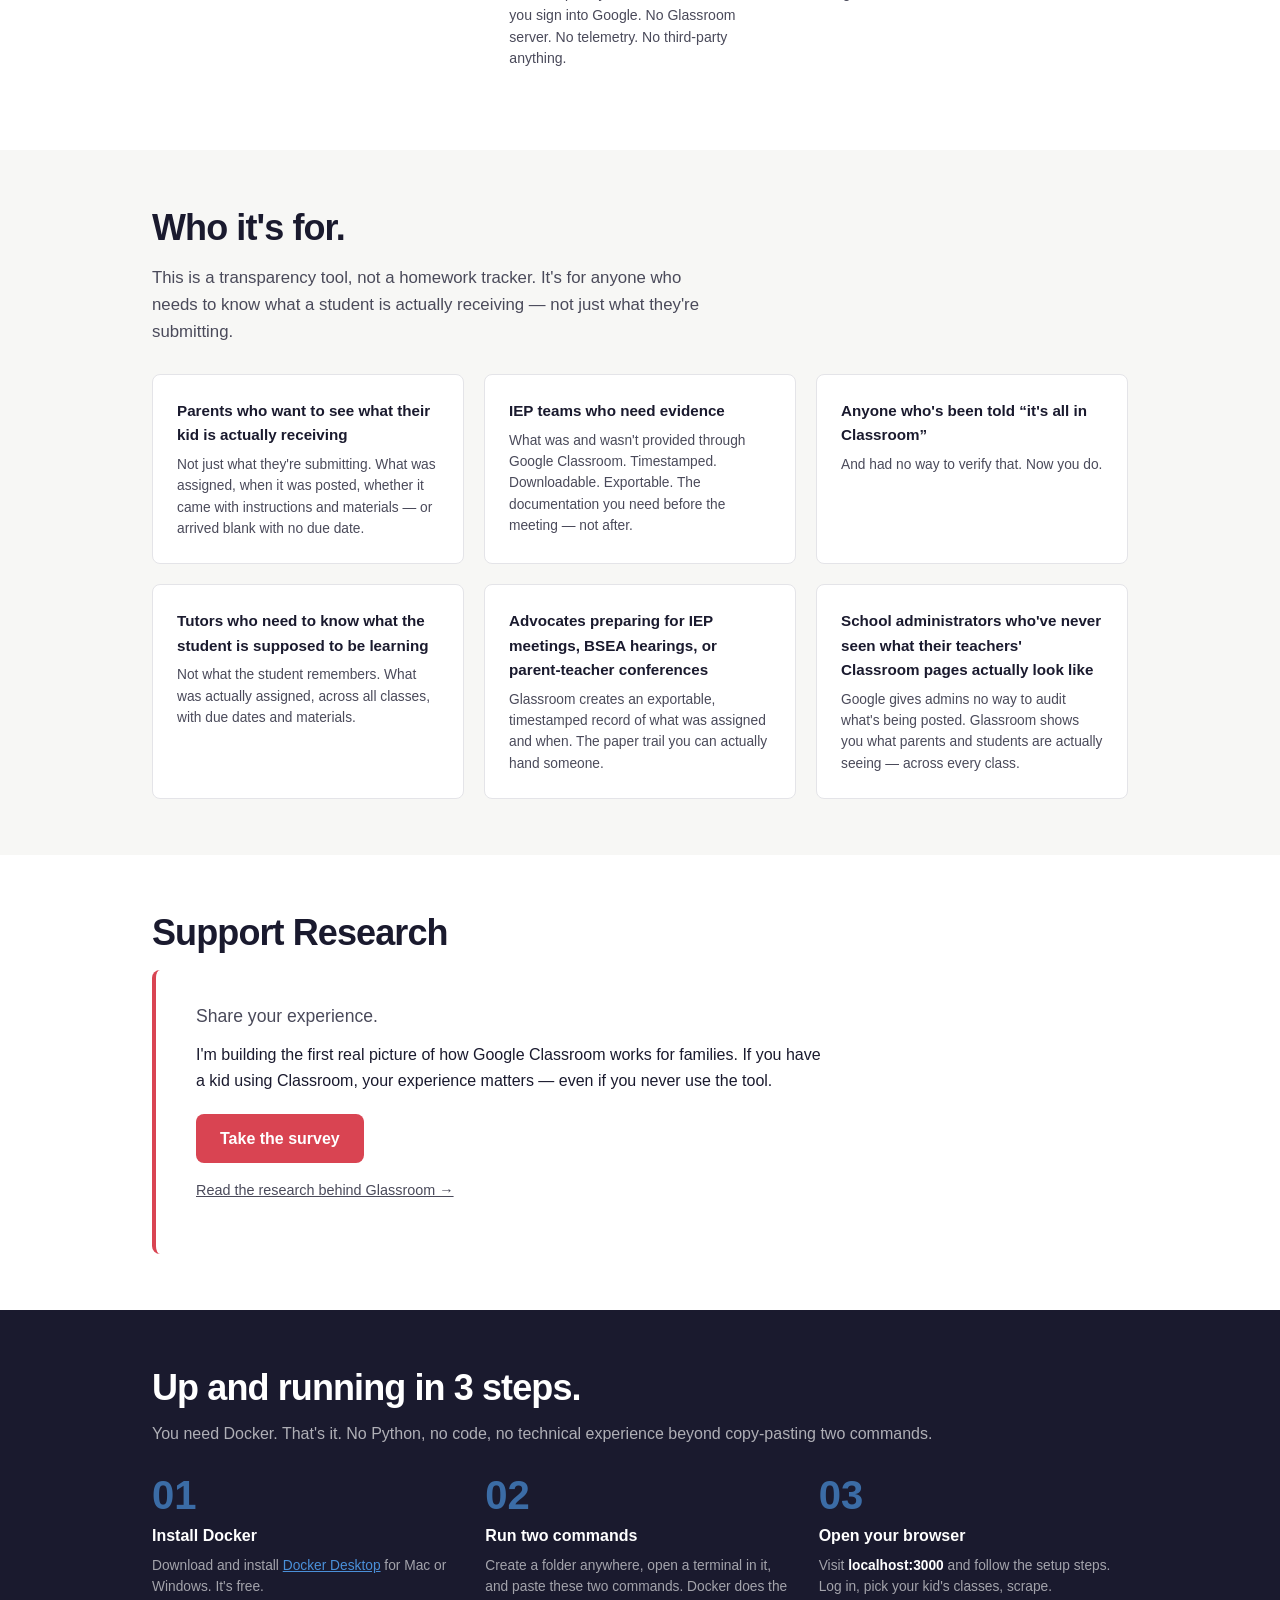
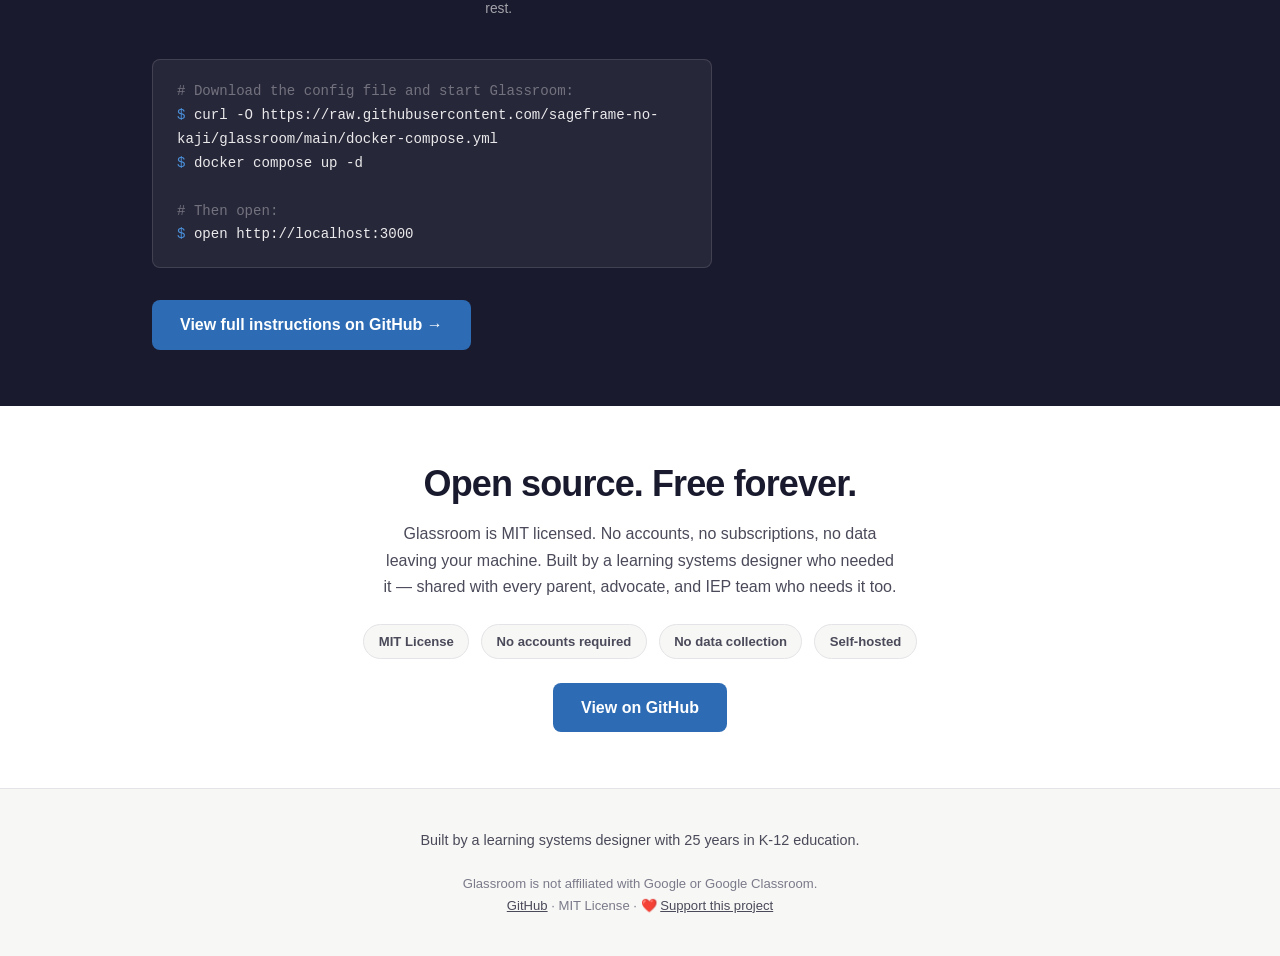
==== commit 4c069900: "Normalize section spacing: tighten padding (5rem→3.5rem), subhead margins (3rem→1.75rem), consistent" ====
--- a/index.html
+++ b/index.html
@@ -46,7 +46,7 @@
 </section>
 
 <!-- ── Dashboard screenshot ── -->
-<section id="mockup" style="padding: 2.5rem 0 3.5rem">
+<section id="mockup" style="padding: 1.5rem 0 2.5rem">
   <div class="container">
     <div class="mockup-frame">
       <div class="mockup-bar">
--- a/style.css
+++ b/style.css
@@ -46,7 +46,7 @@
 }
 
 section {
-  padding: 5rem 0;
+  padding: 3.5rem 0;
 }
 
 section.alt {
@@ -397,13 +397,13 @@
   font-size: 1.05rem;
   color: var(--text-secondary);
   max-width: 560px;
-  margin-bottom: 3rem;
+  margin-bottom: 1.75rem;
   line-height: 1.6;
 }
 
 /* ── Research callout ── */
 .callout-section {
-  padding: 3rem 0;
+  padding: 3.5rem 0;
 }
 
 .callout-section h2 {
@@ -580,7 +580,7 @@
 
 #install .section-subhead {
   color: rgba(255,255,255,0.65);
-  margin-bottom: 2.75rem;
+  margin-bottom: 1.75rem;
   font-size: 1rem;
   line-height: 1.6;
 }
@@ -661,7 +661,7 @@
 #open-source p {
   color: var(--text-secondary);
   max-width: 520px;
-  margin: 0 auto 2rem;
+  margin: 0 auto 1.5rem;
   font-size: 1rem;
   line-height: 1.65;
 }
@@ -671,7 +671,7 @@
   gap: 0.75rem;
   justify-content: center;
   flex-wrap: wrap;
-  margin-bottom: 2.5rem;
+  margin-bottom: 1.5rem;
 }
 
 .oss-badge {
@@ -720,7 +720,7 @@
 
 @media (max-width: 640px) {
   section {
-    padding: 3.5rem 0;
+    padding: 2.5rem 0;
   }
 
   #hero {
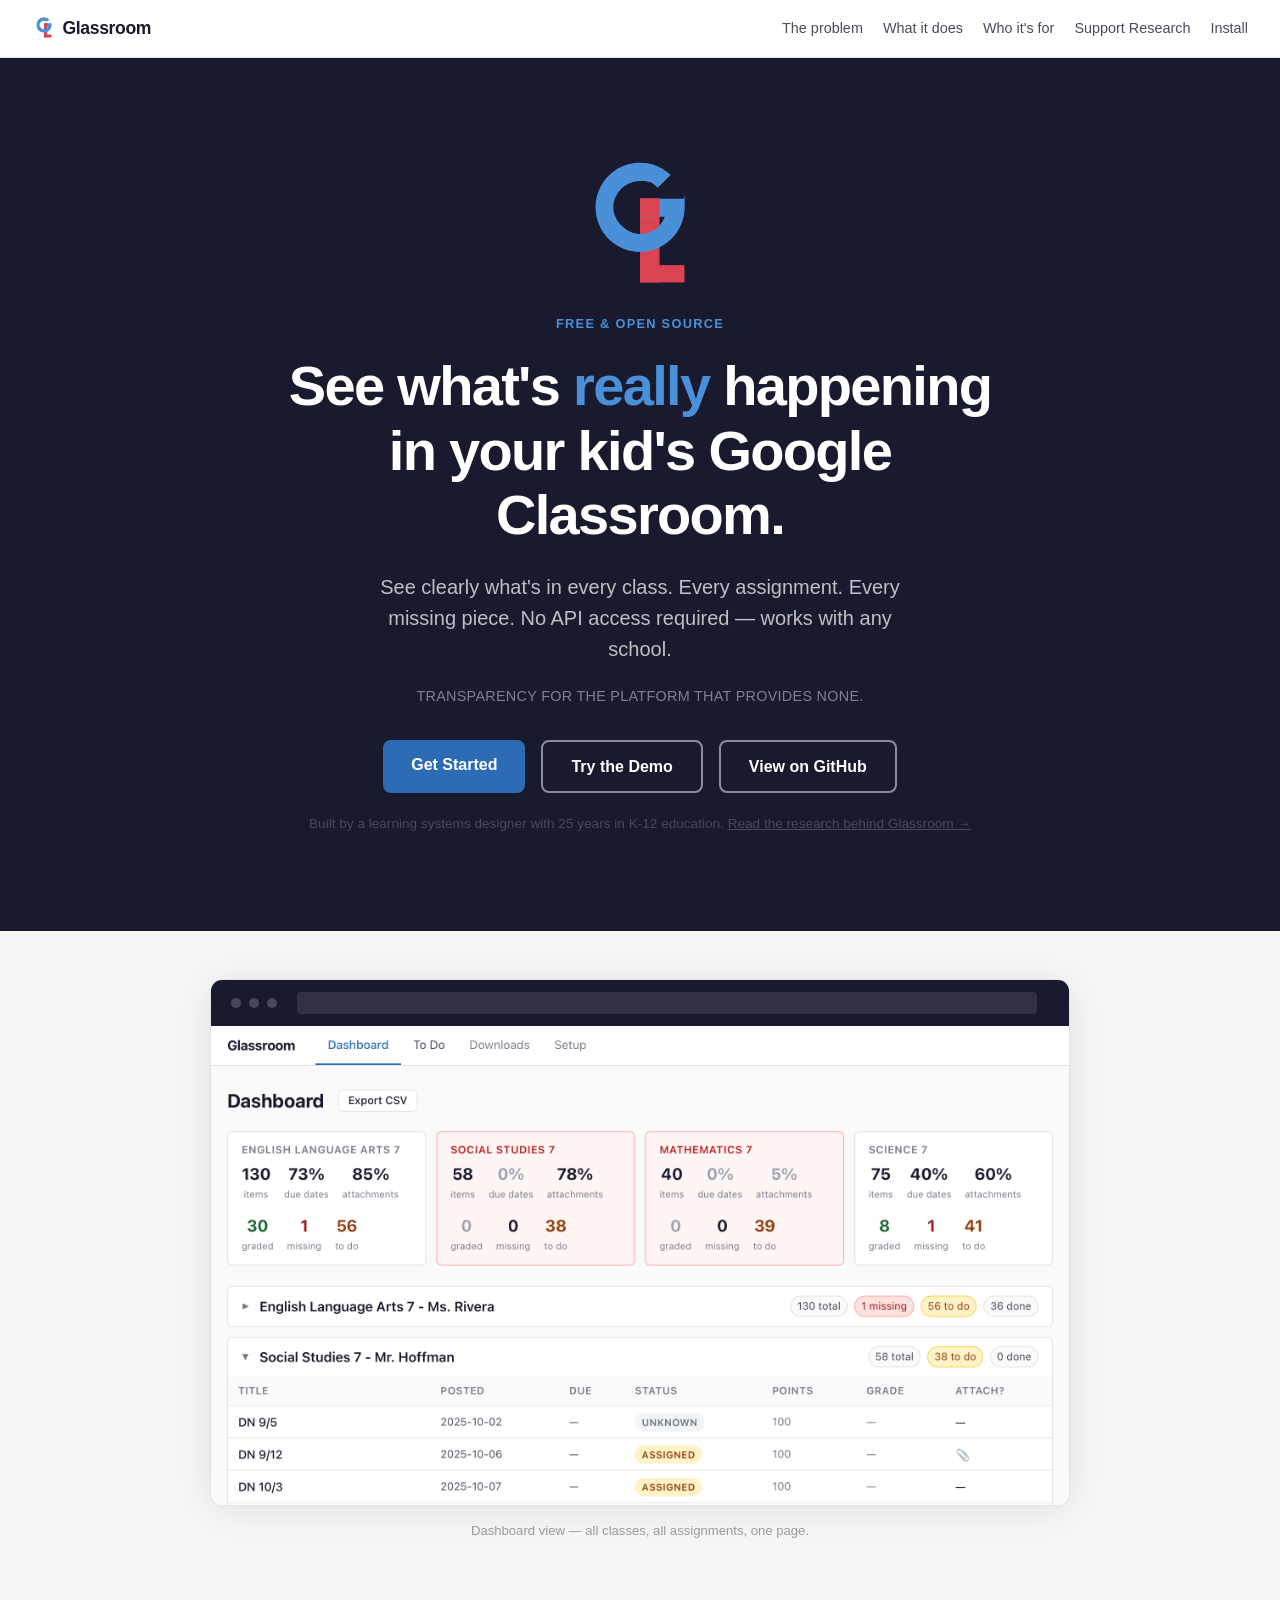
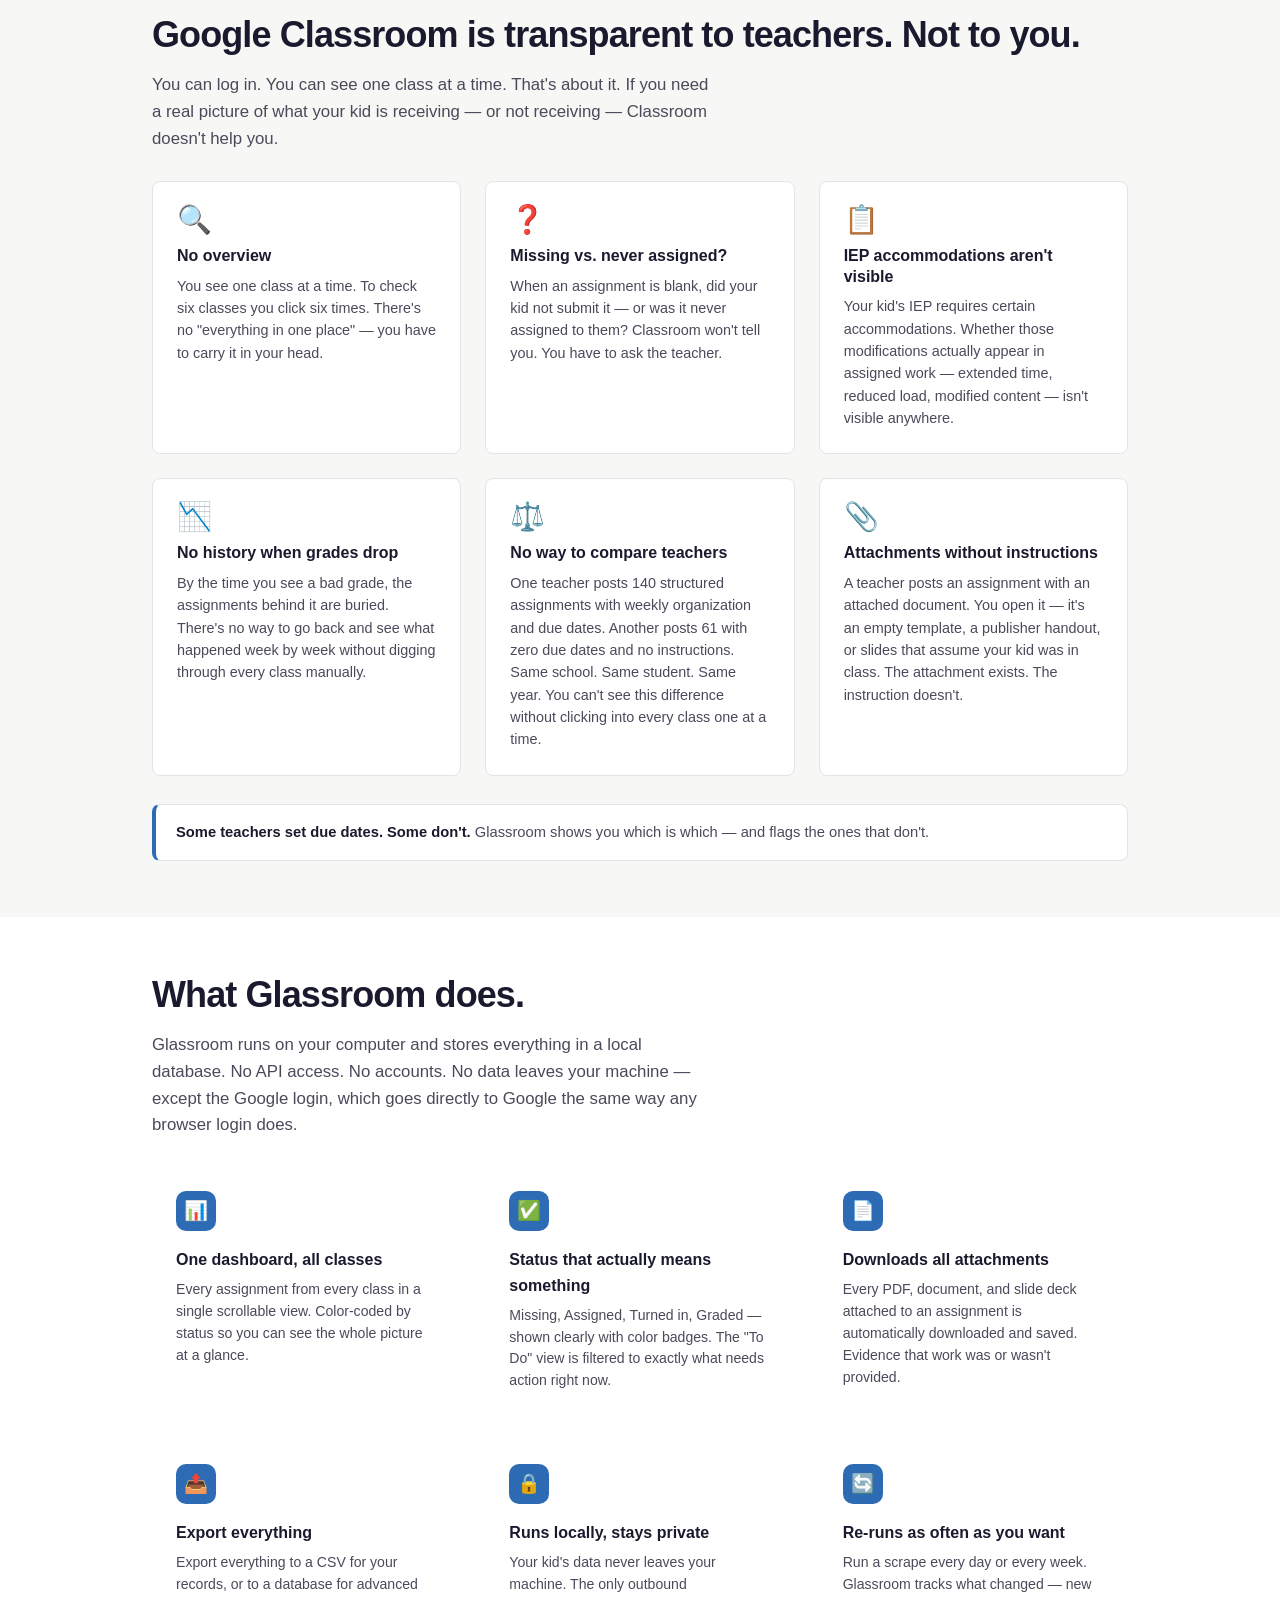
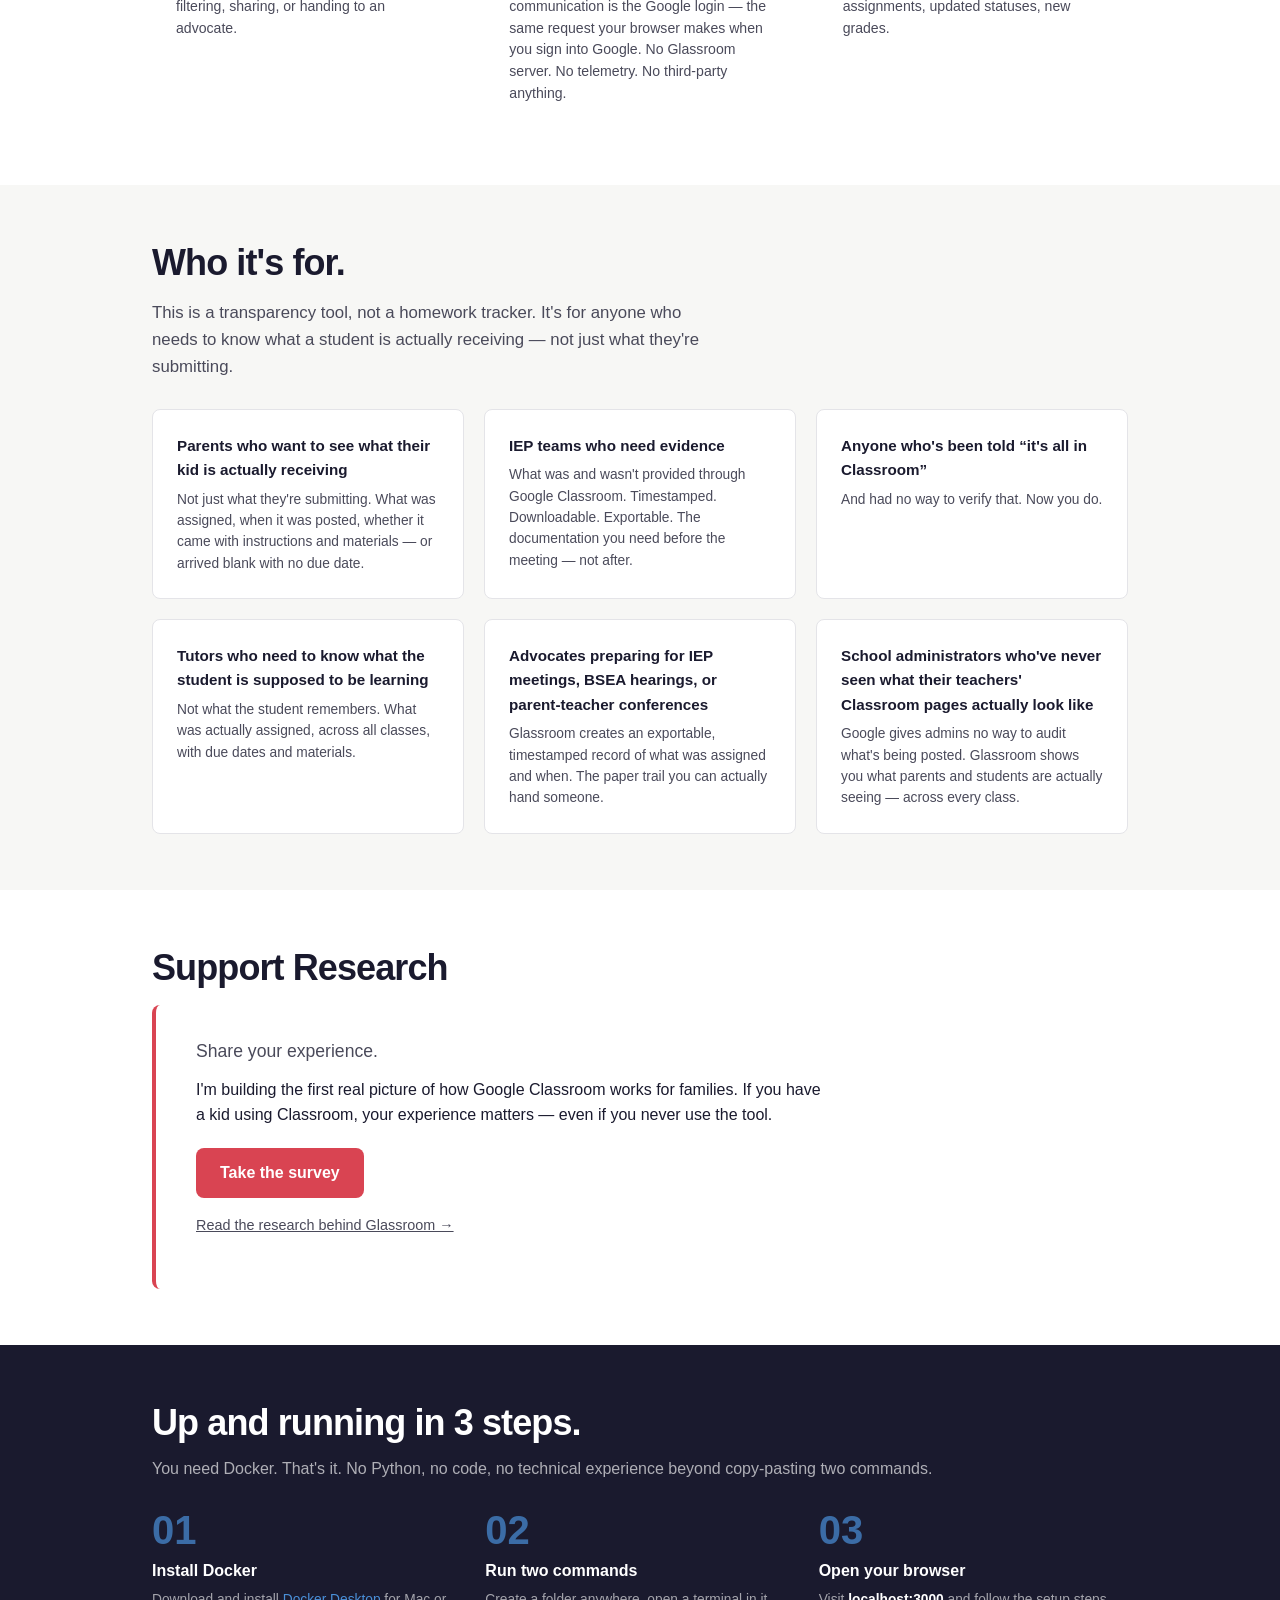
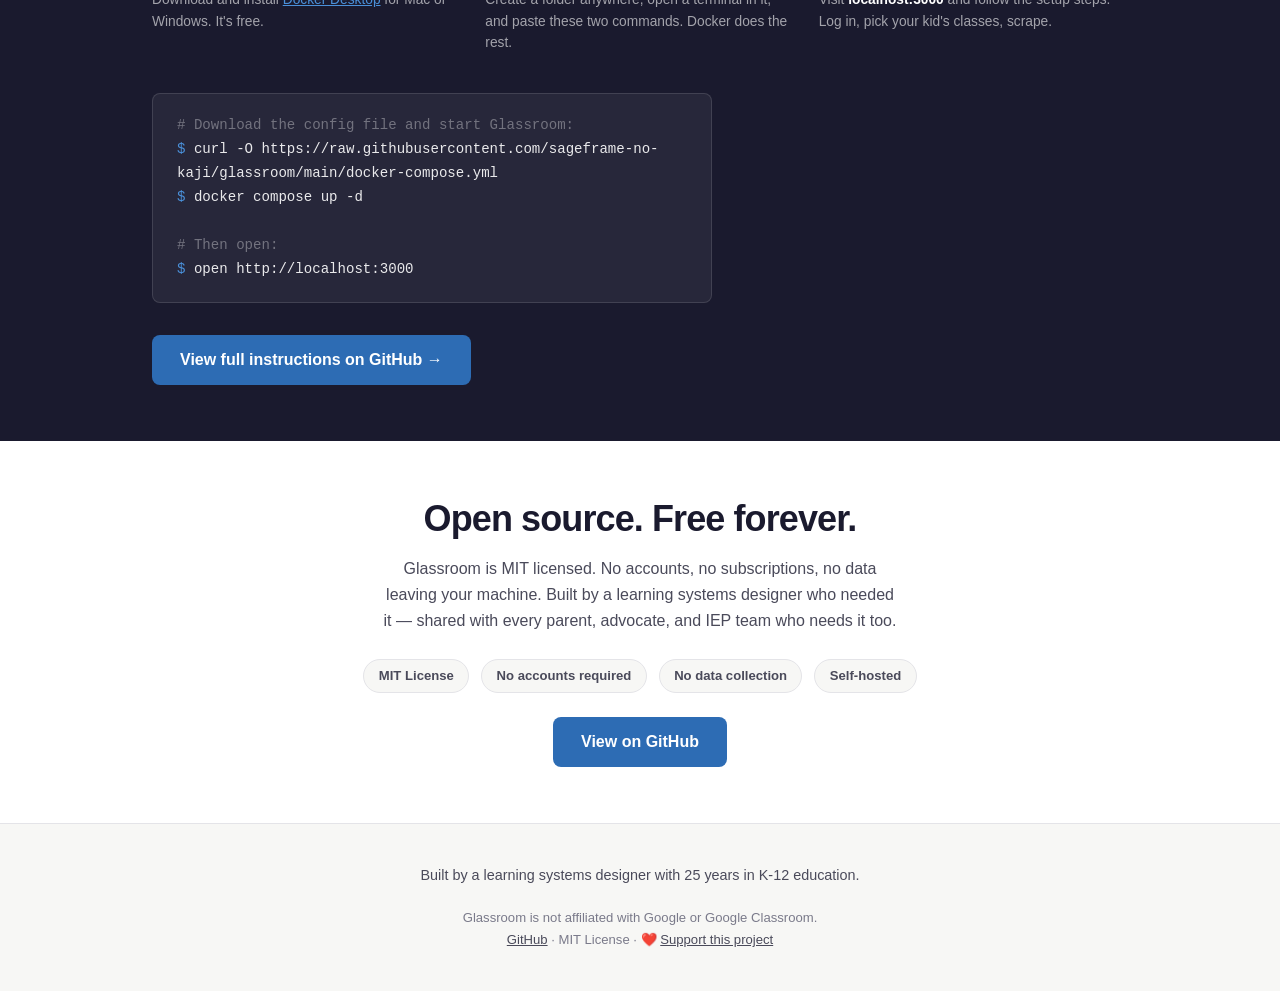
==== commit a7fd23d9: "Mockup section: more space above (3rem), less below (1rem)" ====
--- a/index.html
+++ b/index.html
@@ -46,7 +46,7 @@
 </section>
 
 <!-- ── Dashboard screenshot ── -->
-<section id="mockup" style="padding: 1.5rem 0 2.5rem">
+<section id="mockup" style="padding: 3rem 0 1rem">
   <div class="container">
     <div class="mockup-frame">
       <div class="mockup-bar">
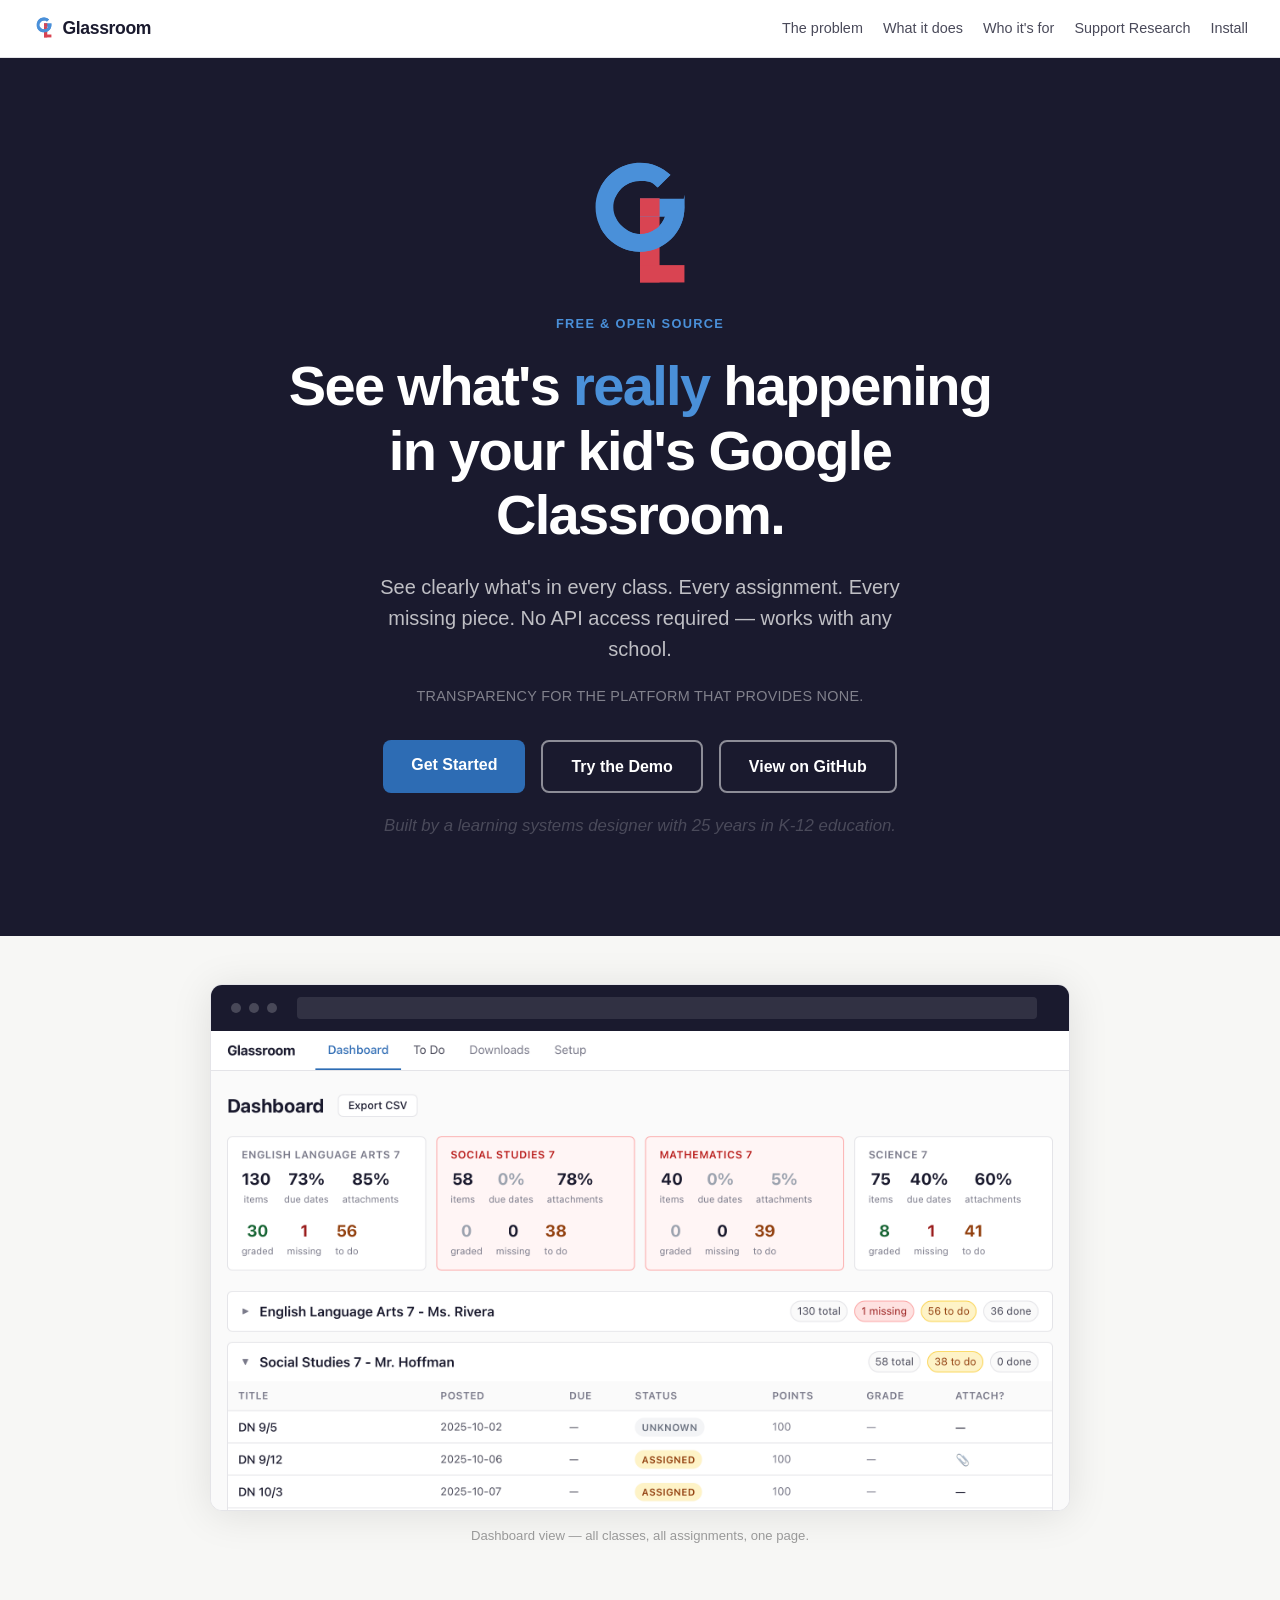
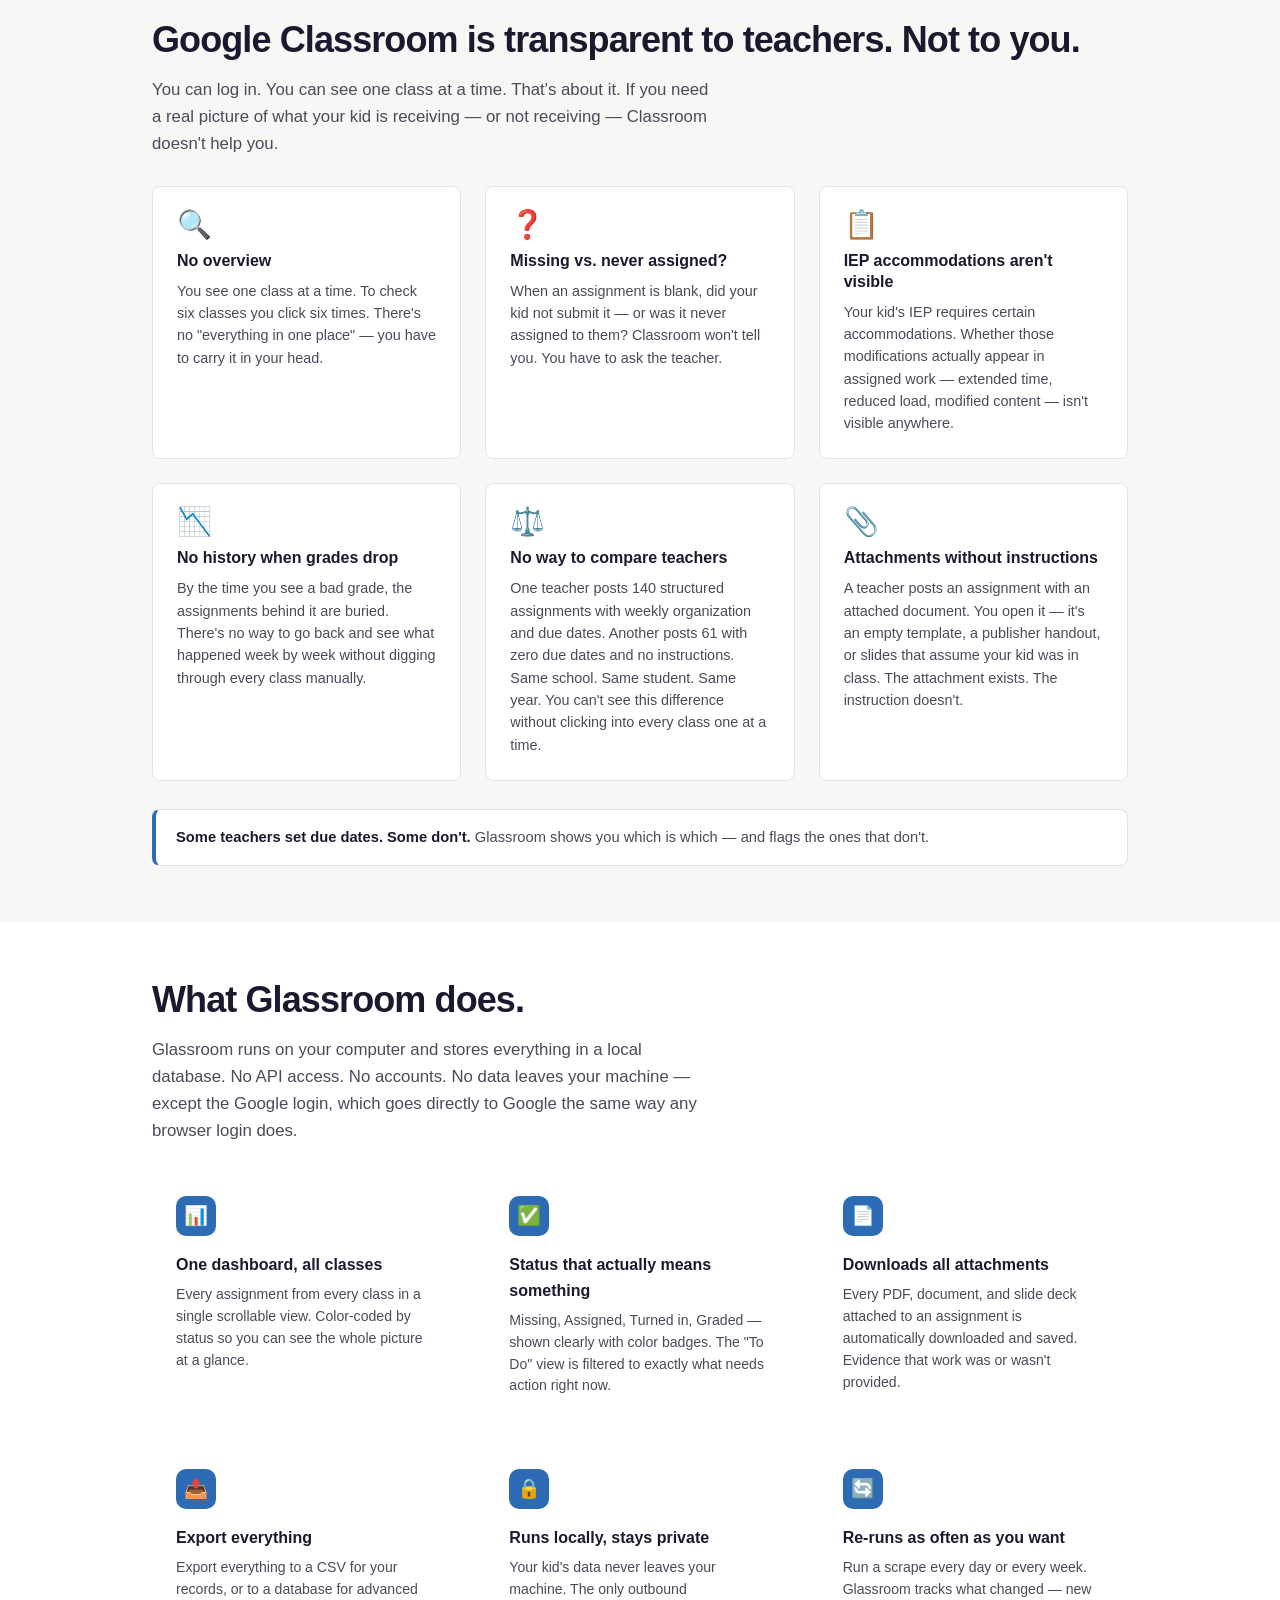
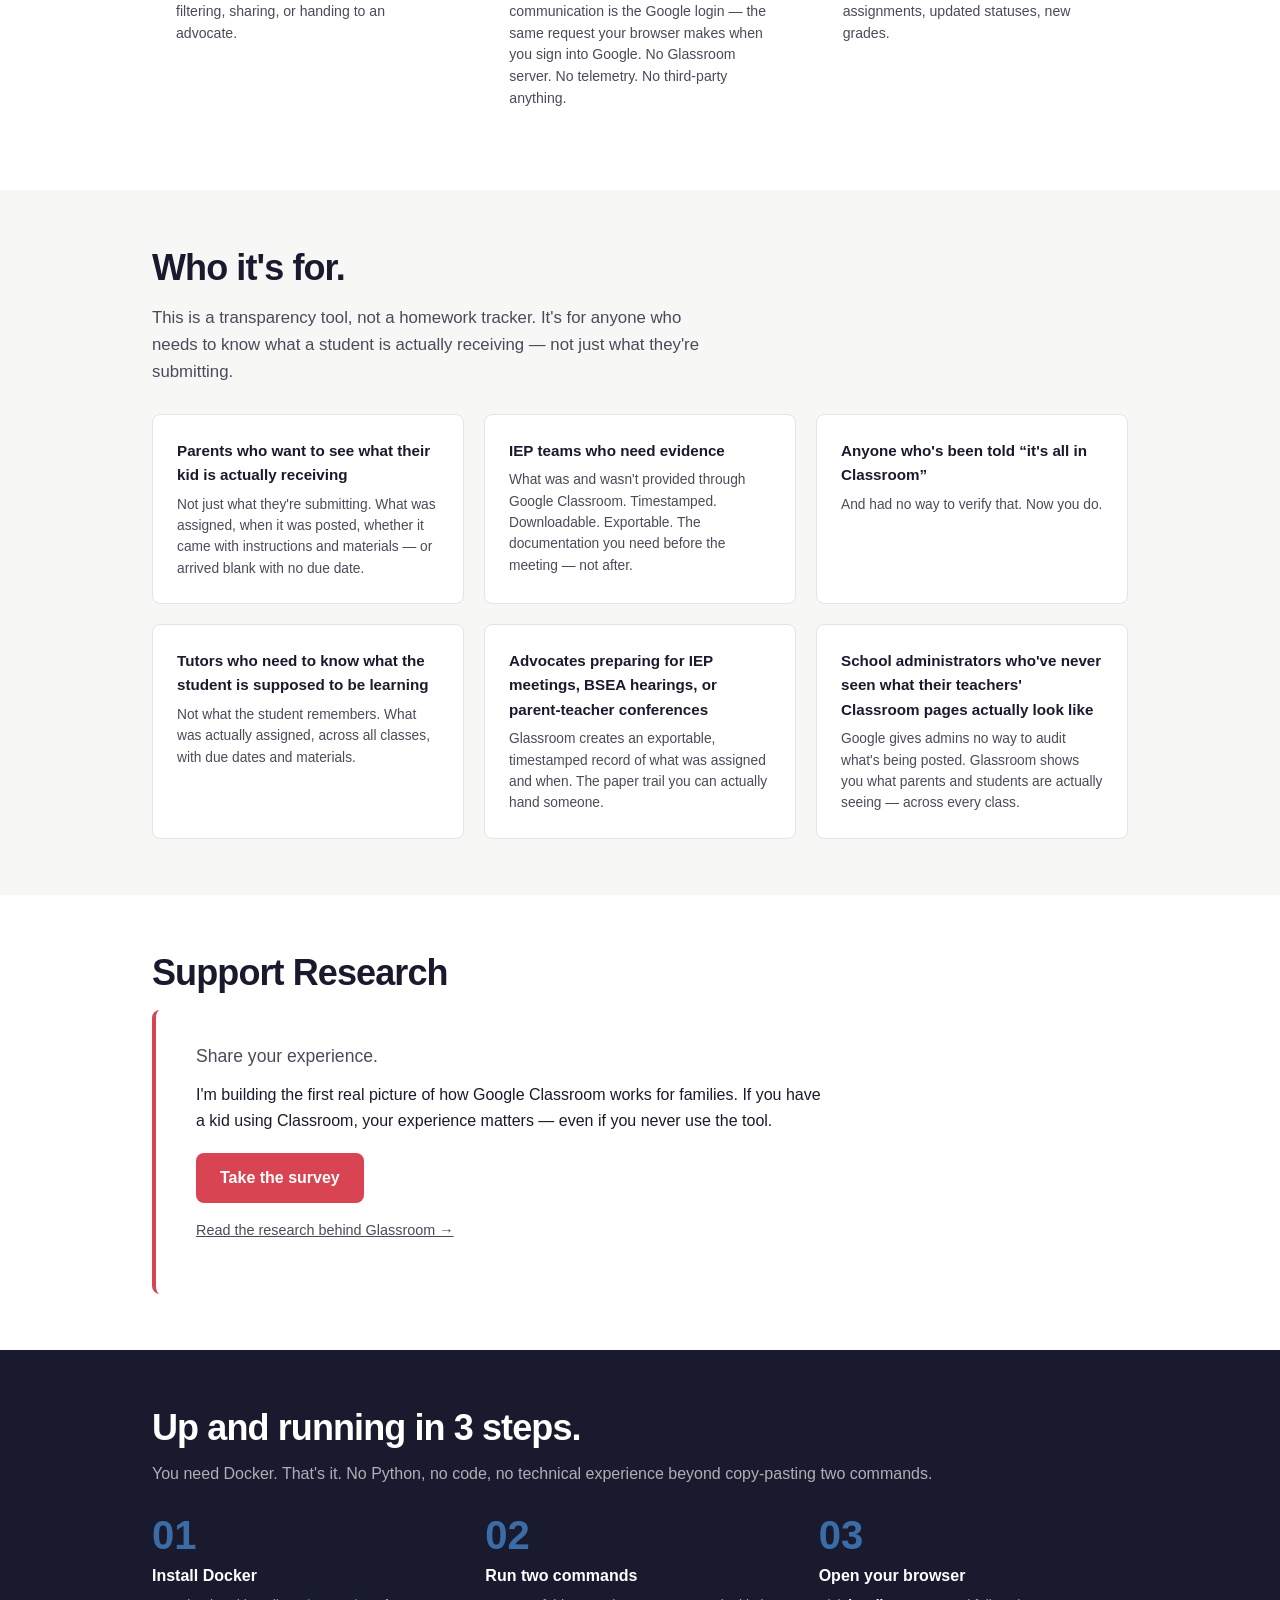
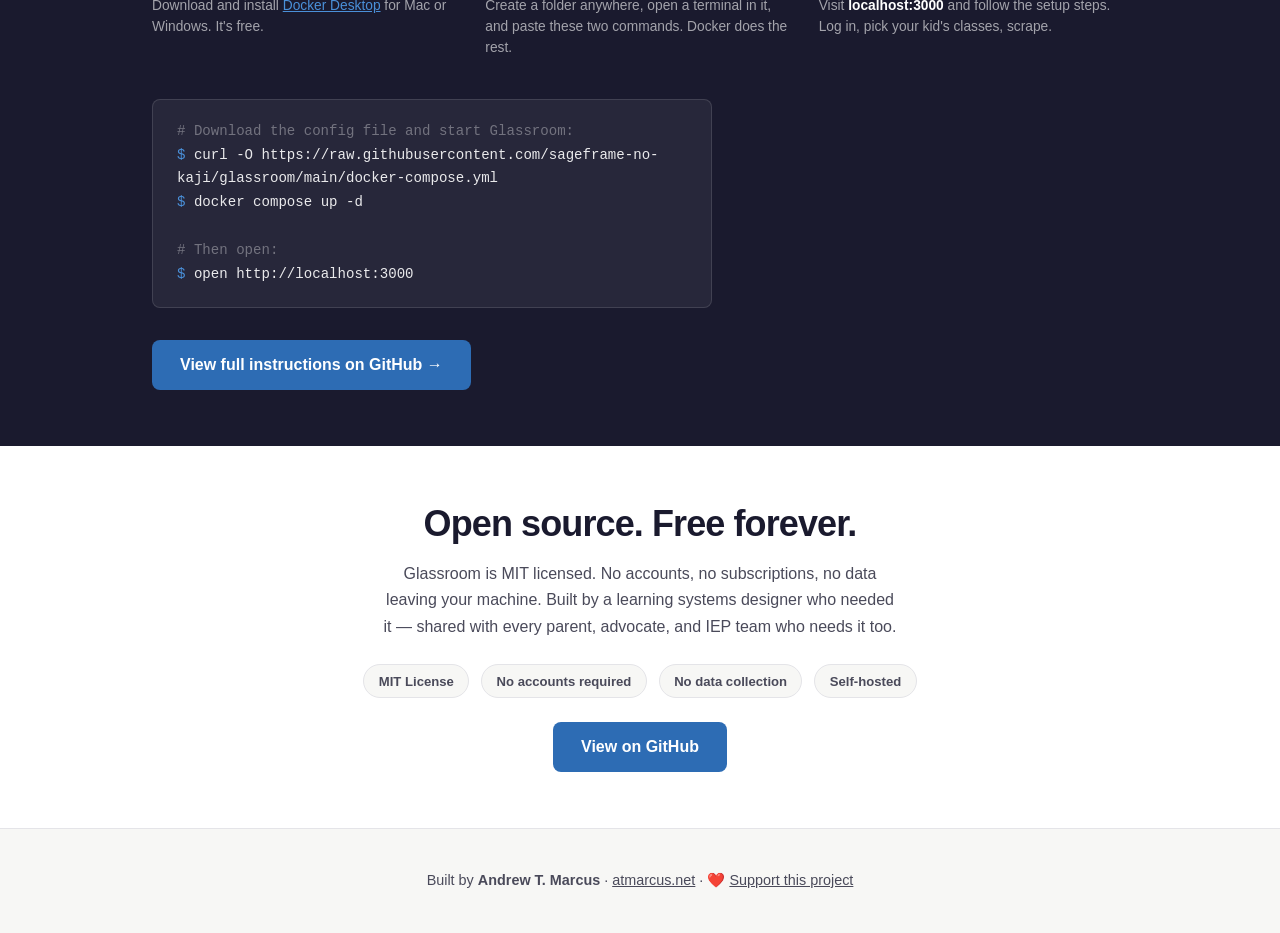
==== commit 399aab54: "Hero byline: remove research link, larger italic; Footer: name + site + support" ====
--- a/index.html
+++ b/index.html
@@ -41,7 +41,7 @@
       <a href="demo/index.html" class="btn btn-outline">Try the Demo</a>
       <a href="https://github.com/sageframe-no-kaji/glassroom" class="btn btn-outline">View on GitHub</a>
     </div>
-    <p class="hero-byline">Built by a learning systems designer with 25 years in K-12 education. <a href="https://atmarcus.net/work/empty-container">Read the research behind Glassroom →</a></p>
+    <p class="hero-byline">Built by a learning systems designer with 25 years in K-12 education.</p>
   </div>
 </section>
 
@@ -258,13 +258,7 @@
 
 <!-- ── Footer ── -->
 <footer>
-  <p>Built by a learning systems designer with 25 years in K-12 education.</p>
-  <p class="footer-legal">
-    Glassroom is not affiliated with Google or Google Classroom.<br>
-    <a href="https://github.com/sageframe-no-kaji/glassroom">GitHub</a> &middot;
-    MIT License &middot;
-    ❤️ <a href="https://buymeacoffee.com/sageframe" target="_blank" rel="noopener">Support this project</a>
-  </p>
+  <p>Built by <strong>Andrew T. Marcus</strong> &middot; <a href="https://atmarcus.net" target="_blank" rel="noopener">atmarcus.net</a> &middot; ❤️ <a href="https://buymeacoffee.com/sageframe" target="_blank" rel="noopener">Support this project</a></p>
 </footer>
 
 <script>
--- a/style.css
+++ b/style.css
@@ -243,14 +243,10 @@
 
 .hero-byline {
   margin-top: 1.25rem;
-  font-size: 0.85rem;
+  font-size: 1.05rem;
+  font-style: italic;
   color: var(--text-secondary);
   text-align: center;
-}
-
-.hero-byline a {
-  color: var(--text-secondary);
-  text-decoration: underline;
 }
 
 /* ── Dashboard mockup ── */
@@ -704,12 +700,6 @@
 
 footer p:last-child {
   margin-bottom: 0;
-}
-
-footer .footer-legal {
-  margin-top: 1.25rem;
-  font-size: 0.82rem;
-  color: var(--text-muted);
 }
 
 footer a {
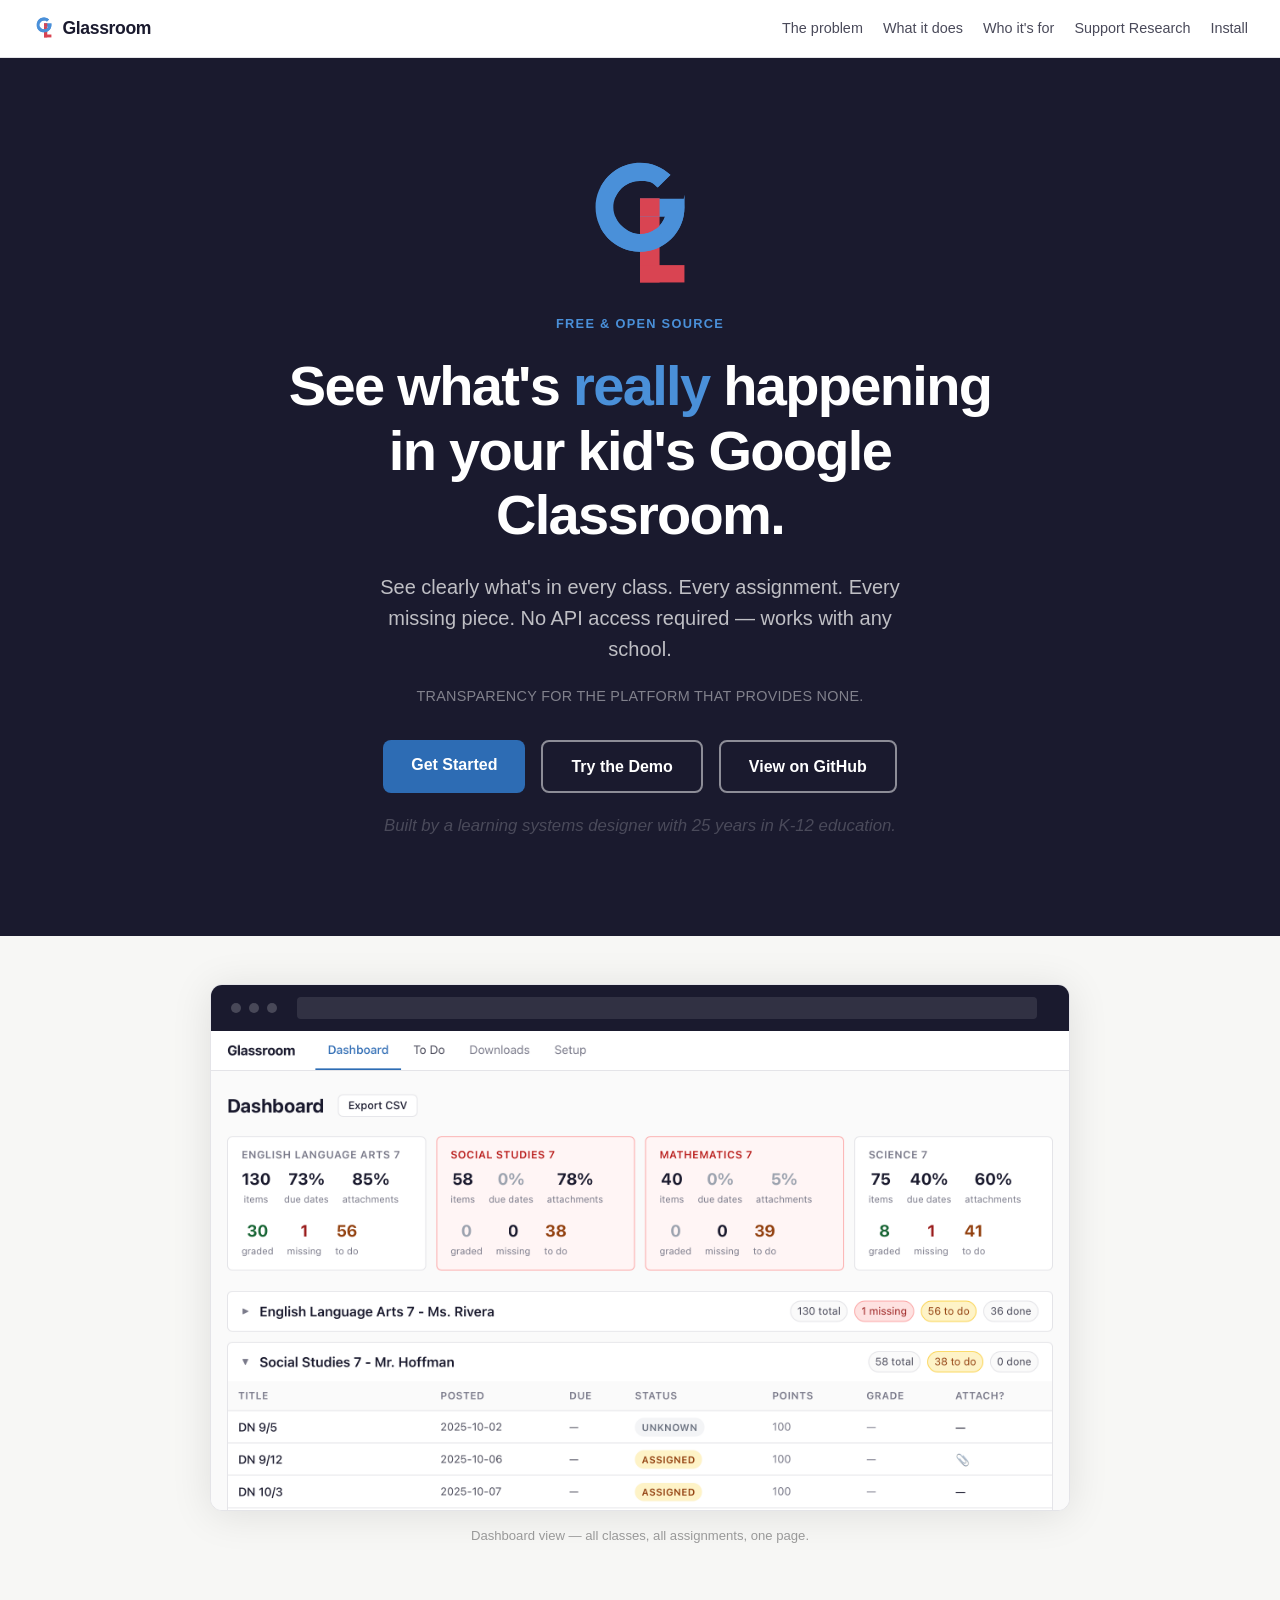
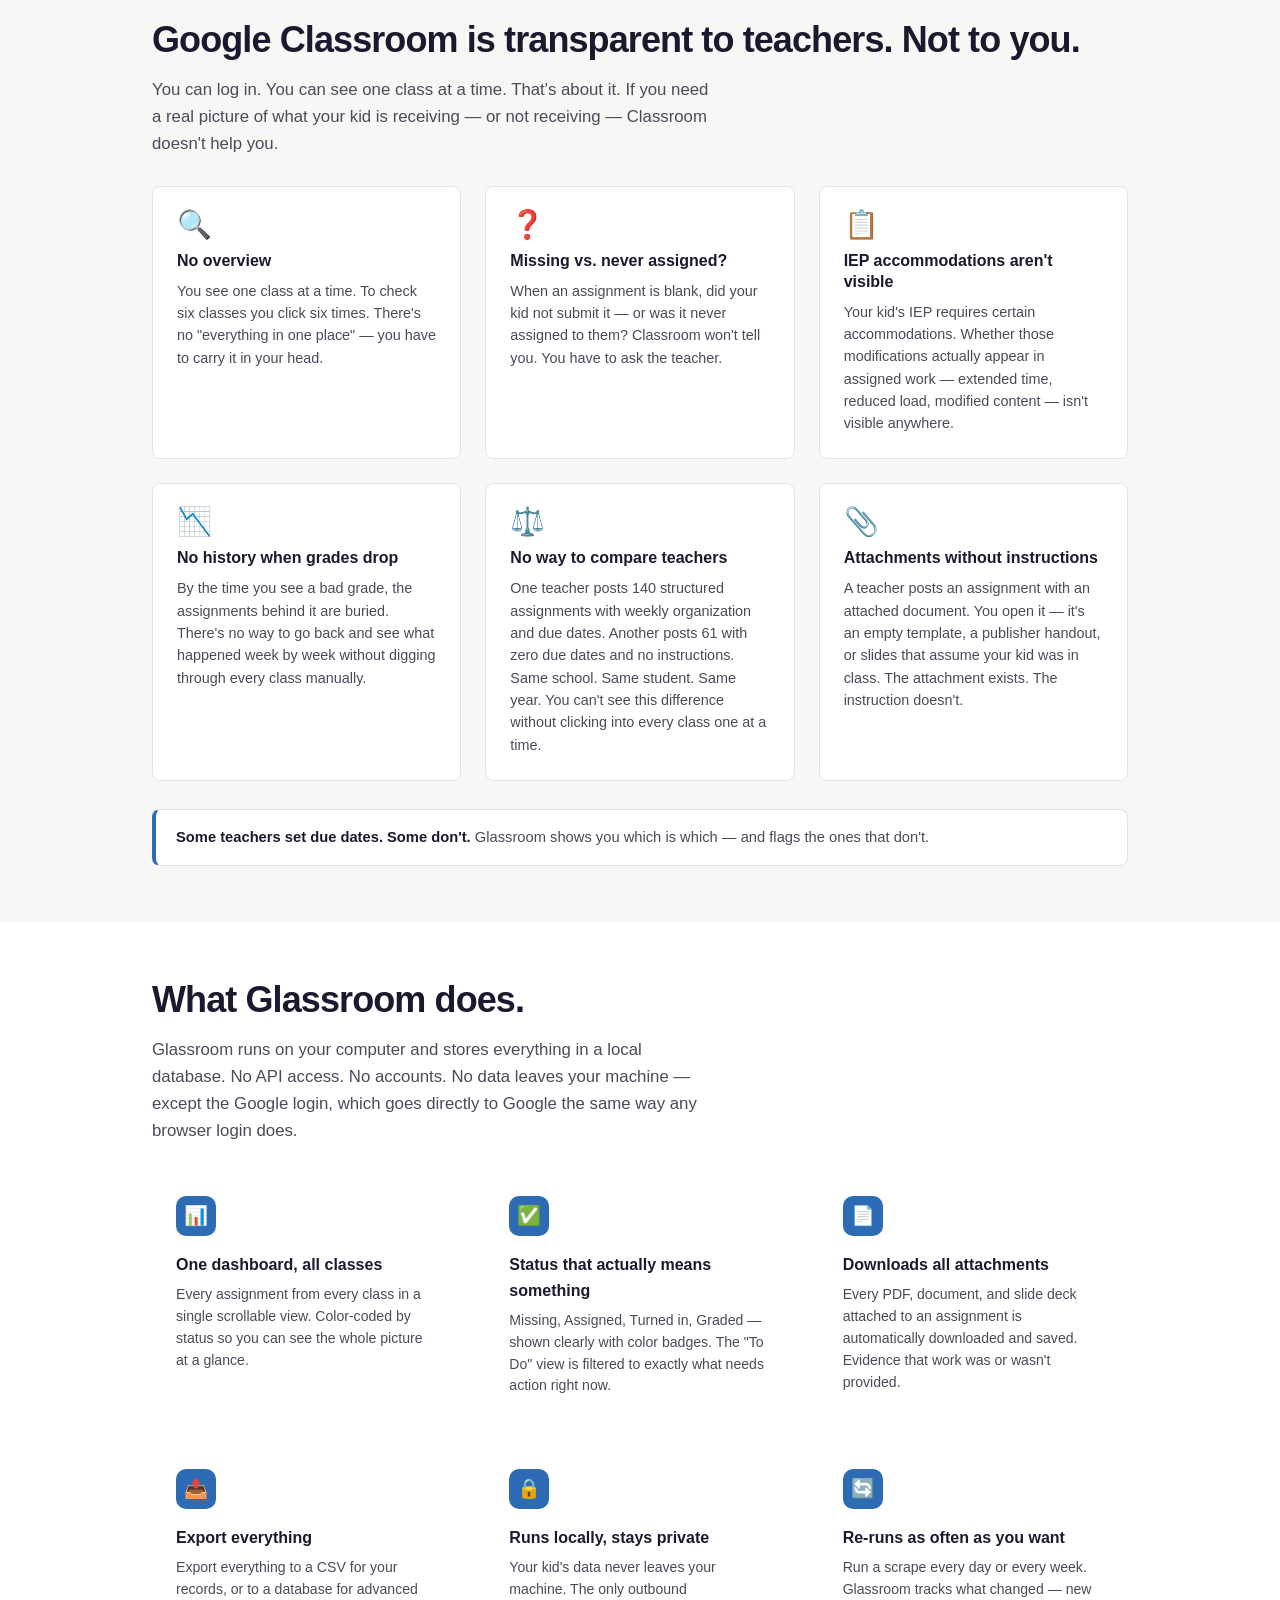
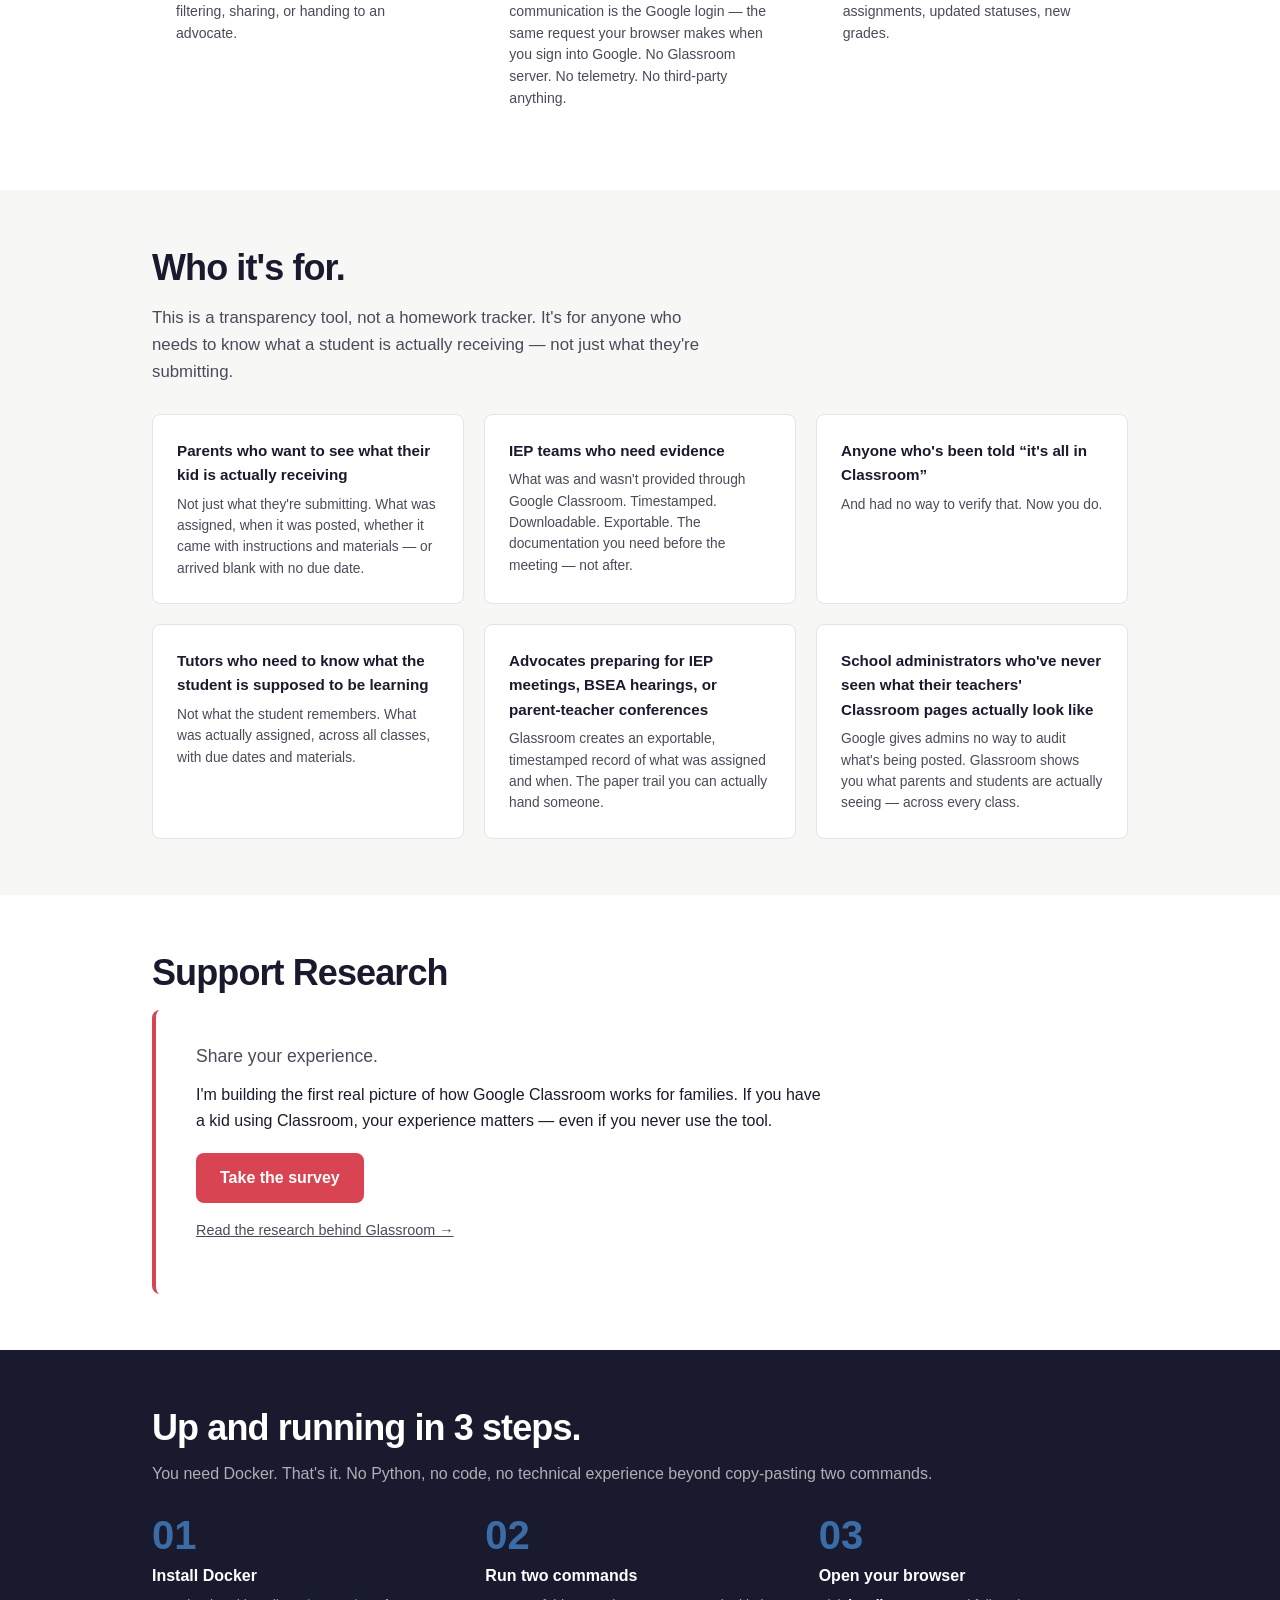
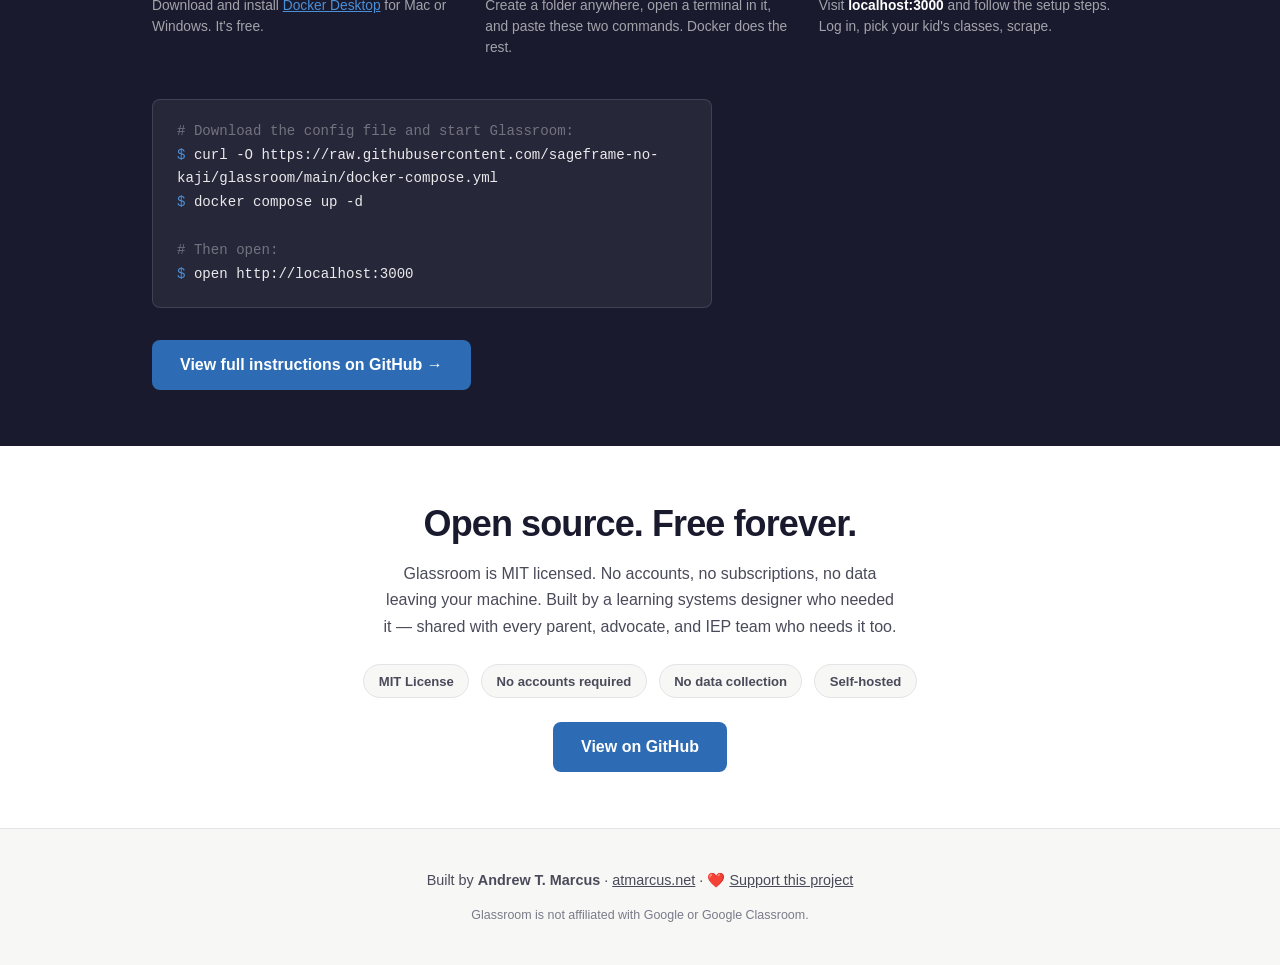
==== commit 1039ea49: "Add back Google disclaimer to footer bottom" ====
--- a/index.html
+++ b/index.html
@@ -259,6 +259,7 @@
 <!-- ── Footer ── -->
 <footer>
   <p>Built by <strong>Andrew T. Marcus</strong> &middot; <a href="https://atmarcus.net" target="_blank" rel="noopener">atmarcus.net</a> &middot; ❤️ <a href="https://buymeacoffee.com/sageframe" target="_blank" rel="noopener">Support this project</a></p>
+  <p class="footer-legal">Glassroom is not affiliated with Google or Google Classroom.</p>
 </footer>
 
 <script>
--- a/style.css
+++ b/style.css
@@ -706,6 +706,12 @@
   color: var(--text-secondary);
 }
 
+footer .footer-legal {
+  margin-top: 0.75rem;
+  font-size: 0.78rem;
+  color: var(--text-muted);
+}
+
 /* ── Mobile ── */
 
 @media (max-width: 640px) {
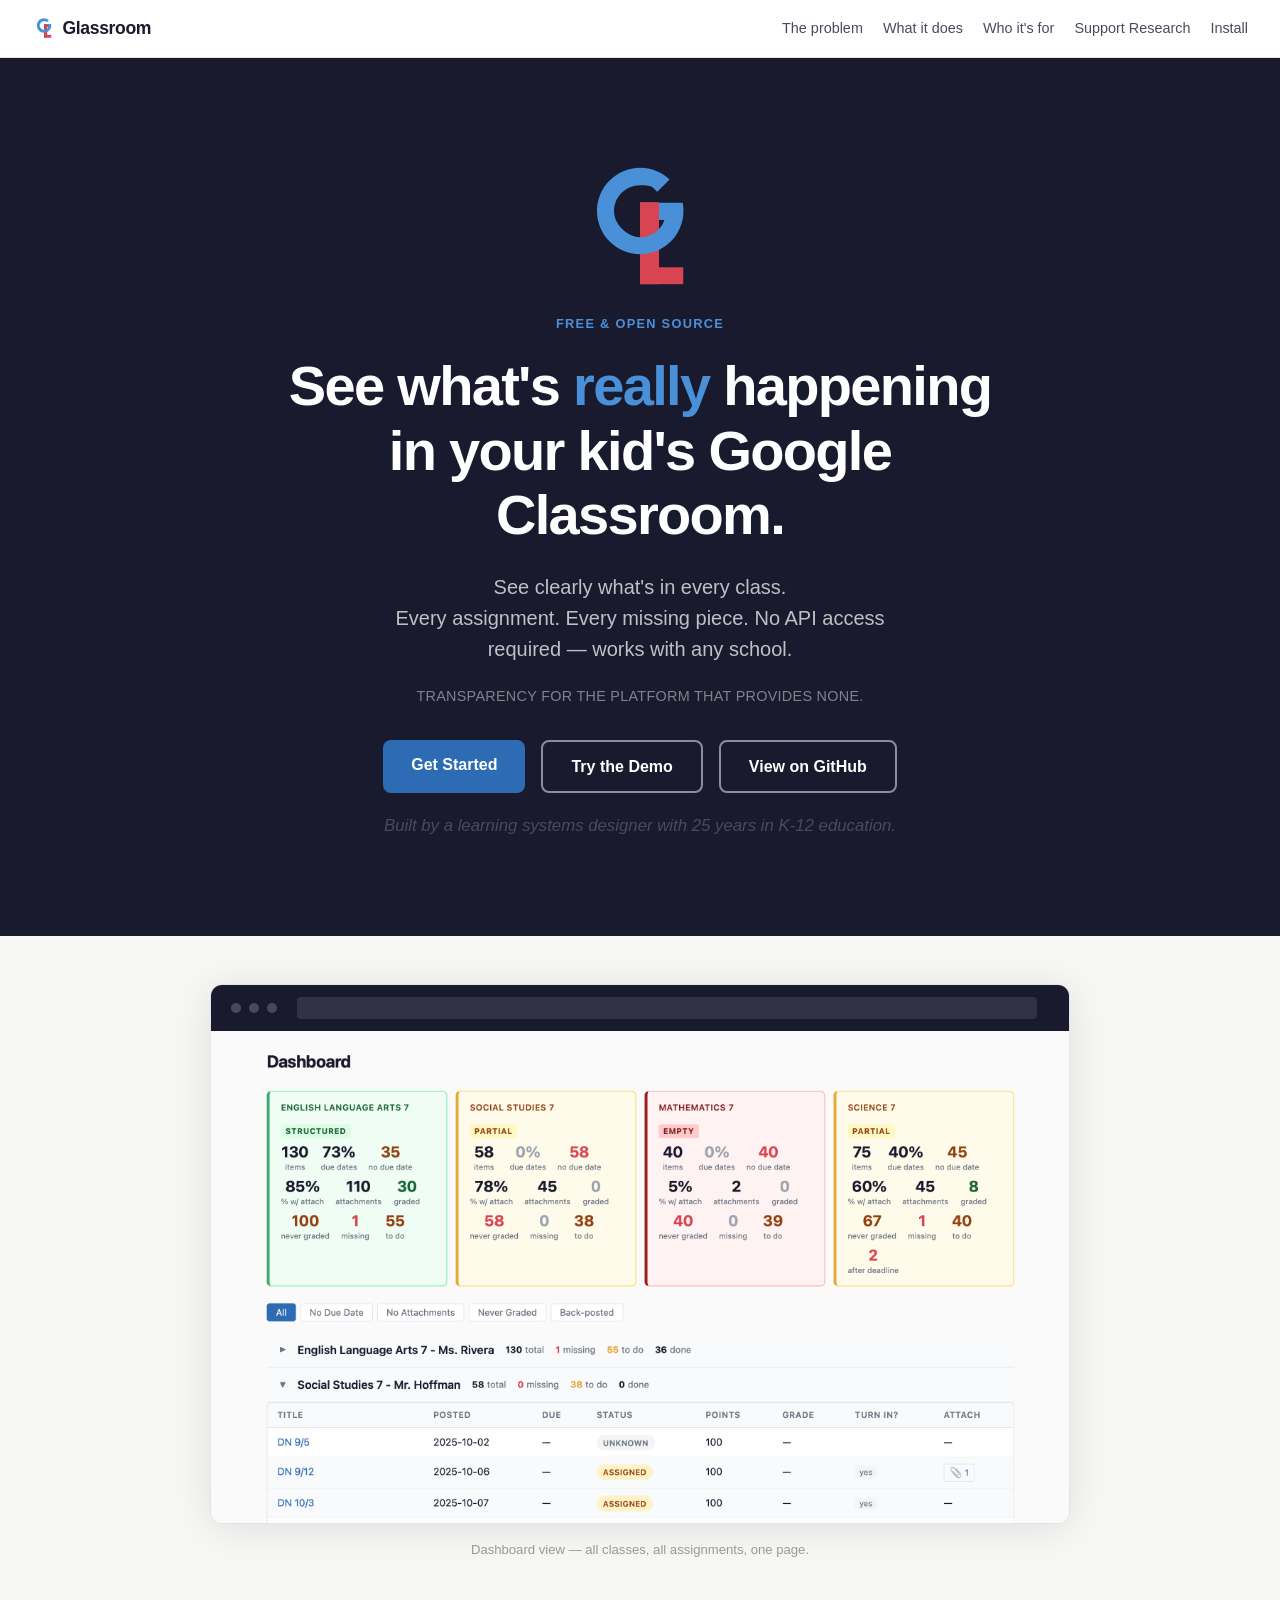
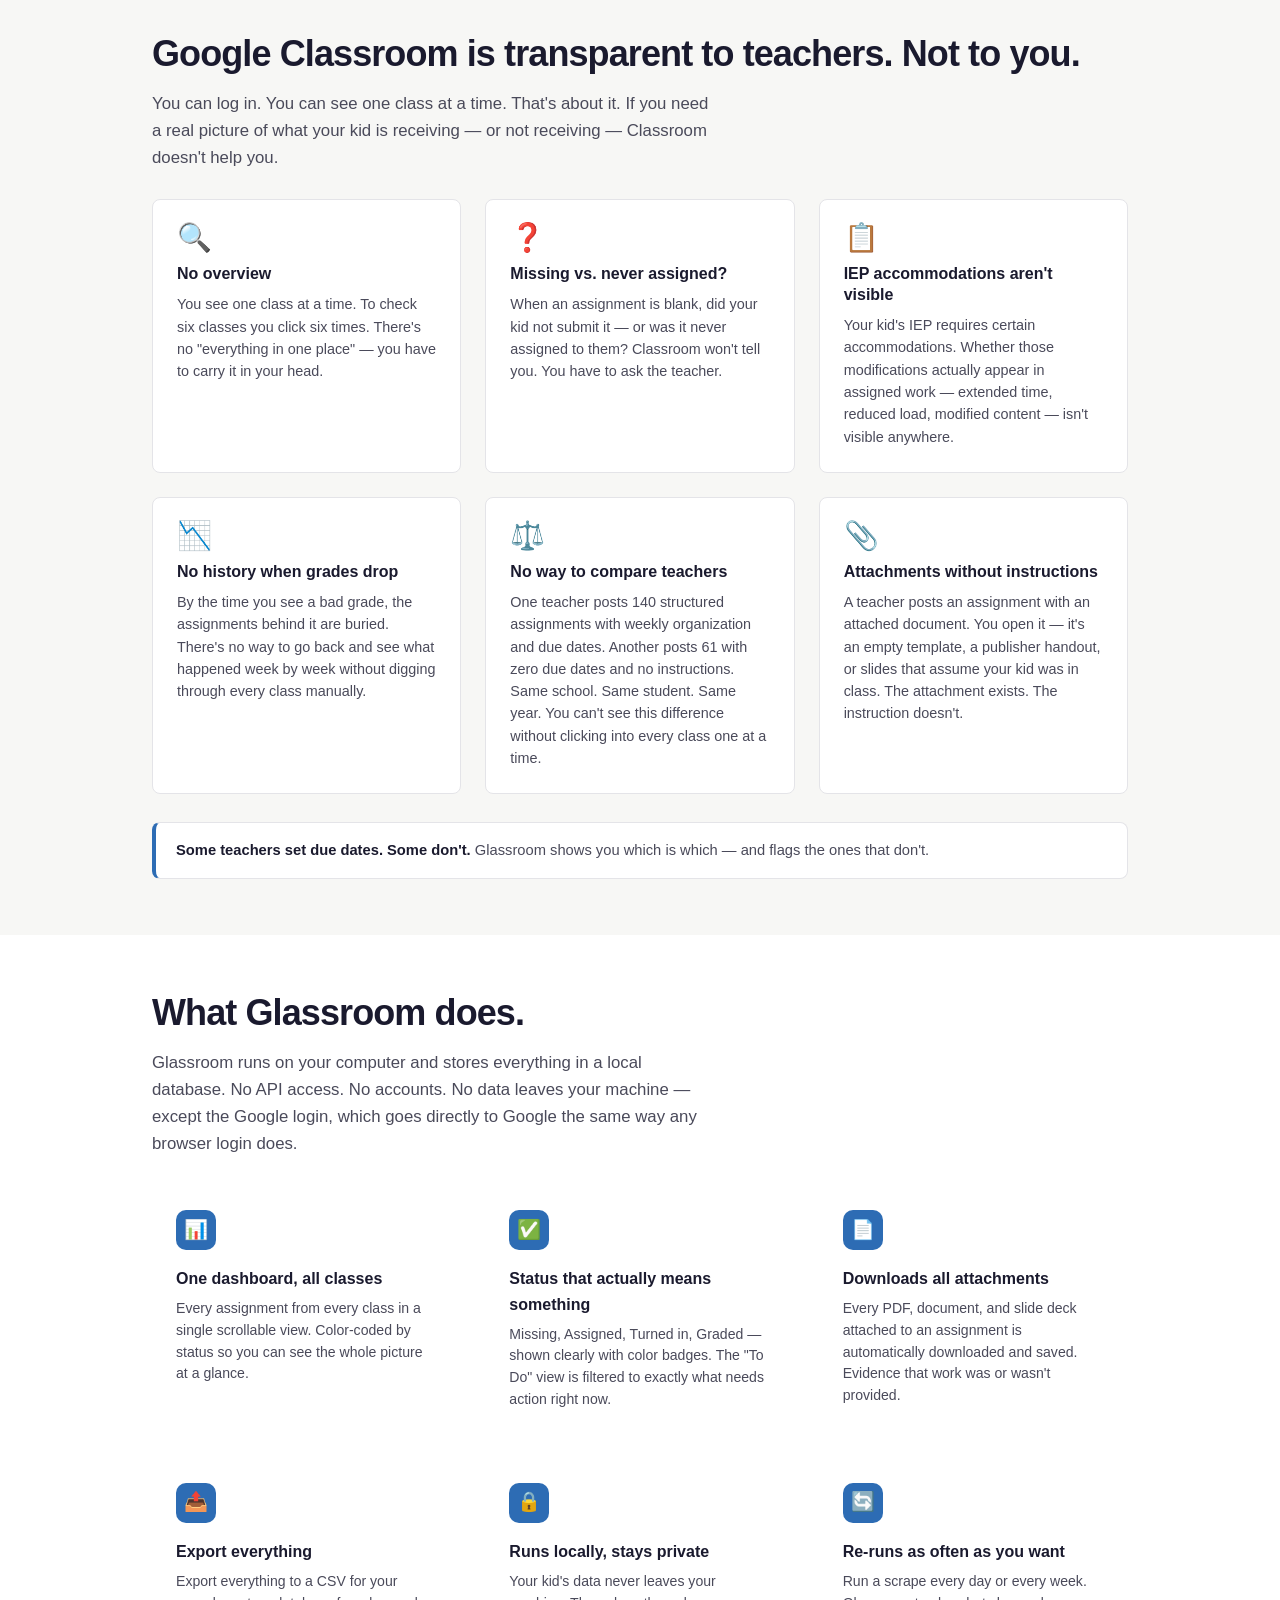
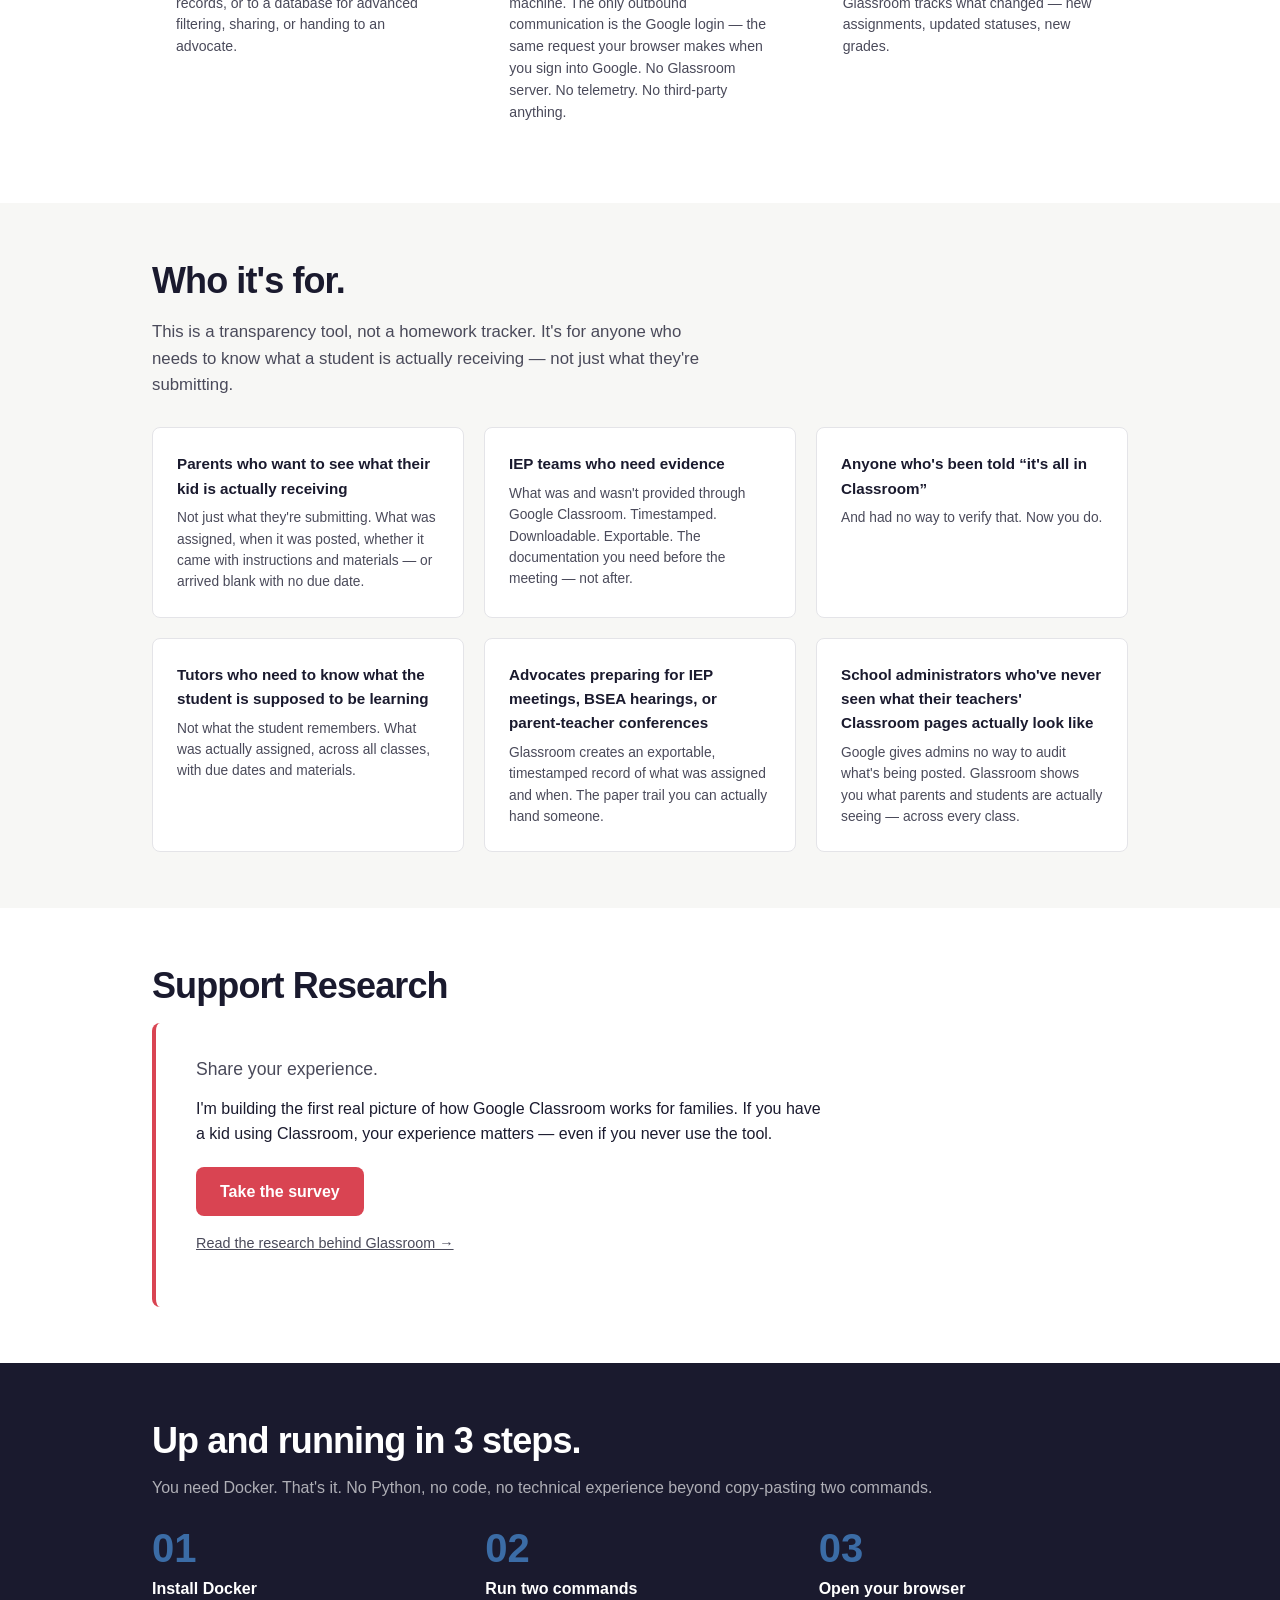
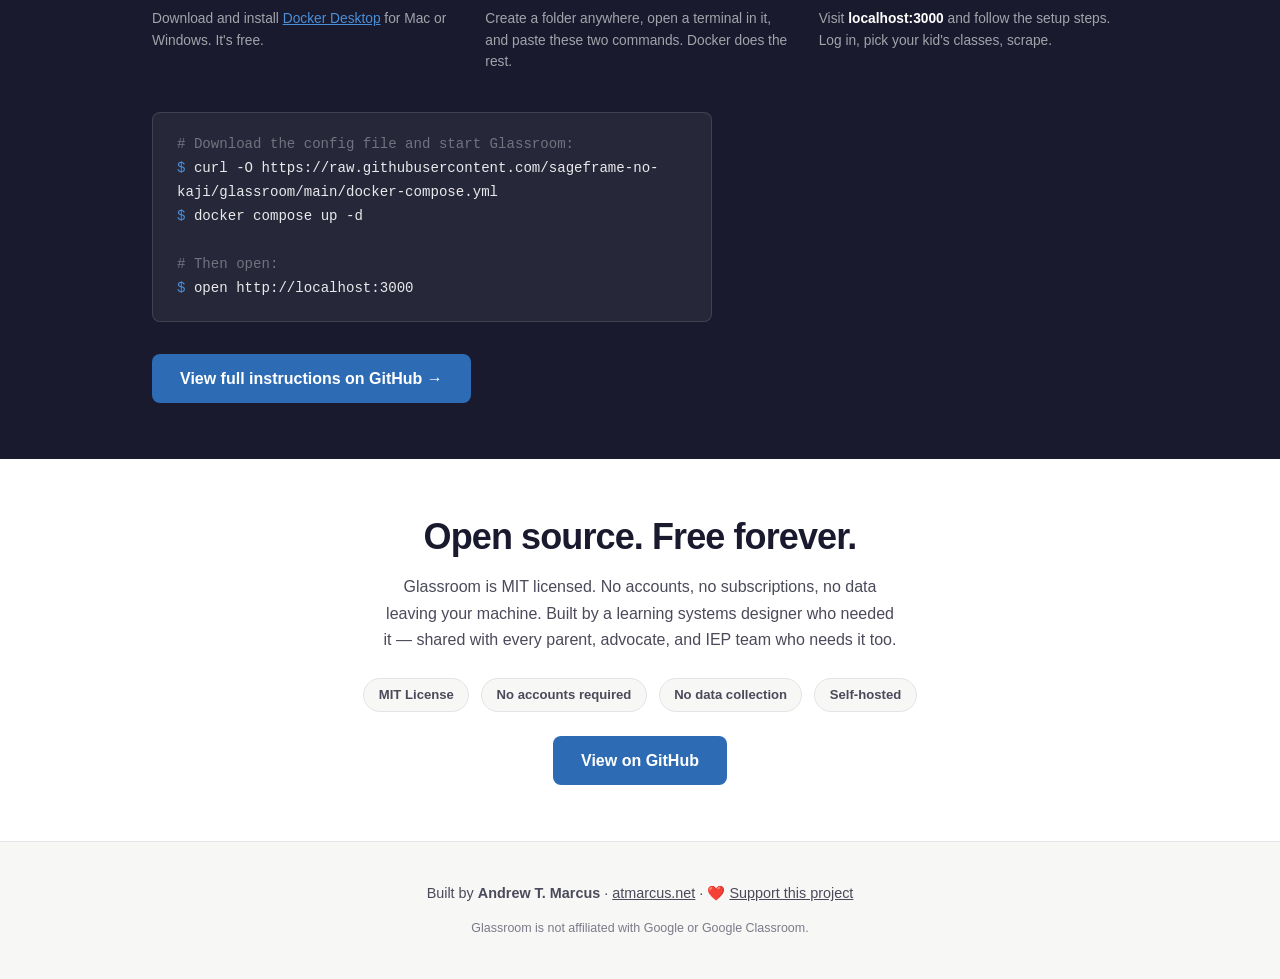
==== commit 35434f5b: "Add line break after first sentence in hero subhead" ====
--- a/index.html
+++ b/index.html
@@ -32,7 +32,7 @@
     <p class="eyebrow">Free &amp; open source</p>
     <h1>See what's <em>really</em> happening in your kid's Google Classroom.</h1>
     <p class="subhead">
-      See clearly what's in every class. Every assignment. Every missing piece.
+      See clearly what's in every class.<br>Every assignment. Every missing piece.
       No API access required — works with any school.
     </p>
     <p class="tagline">Transparency for the platform that provides none.</p>
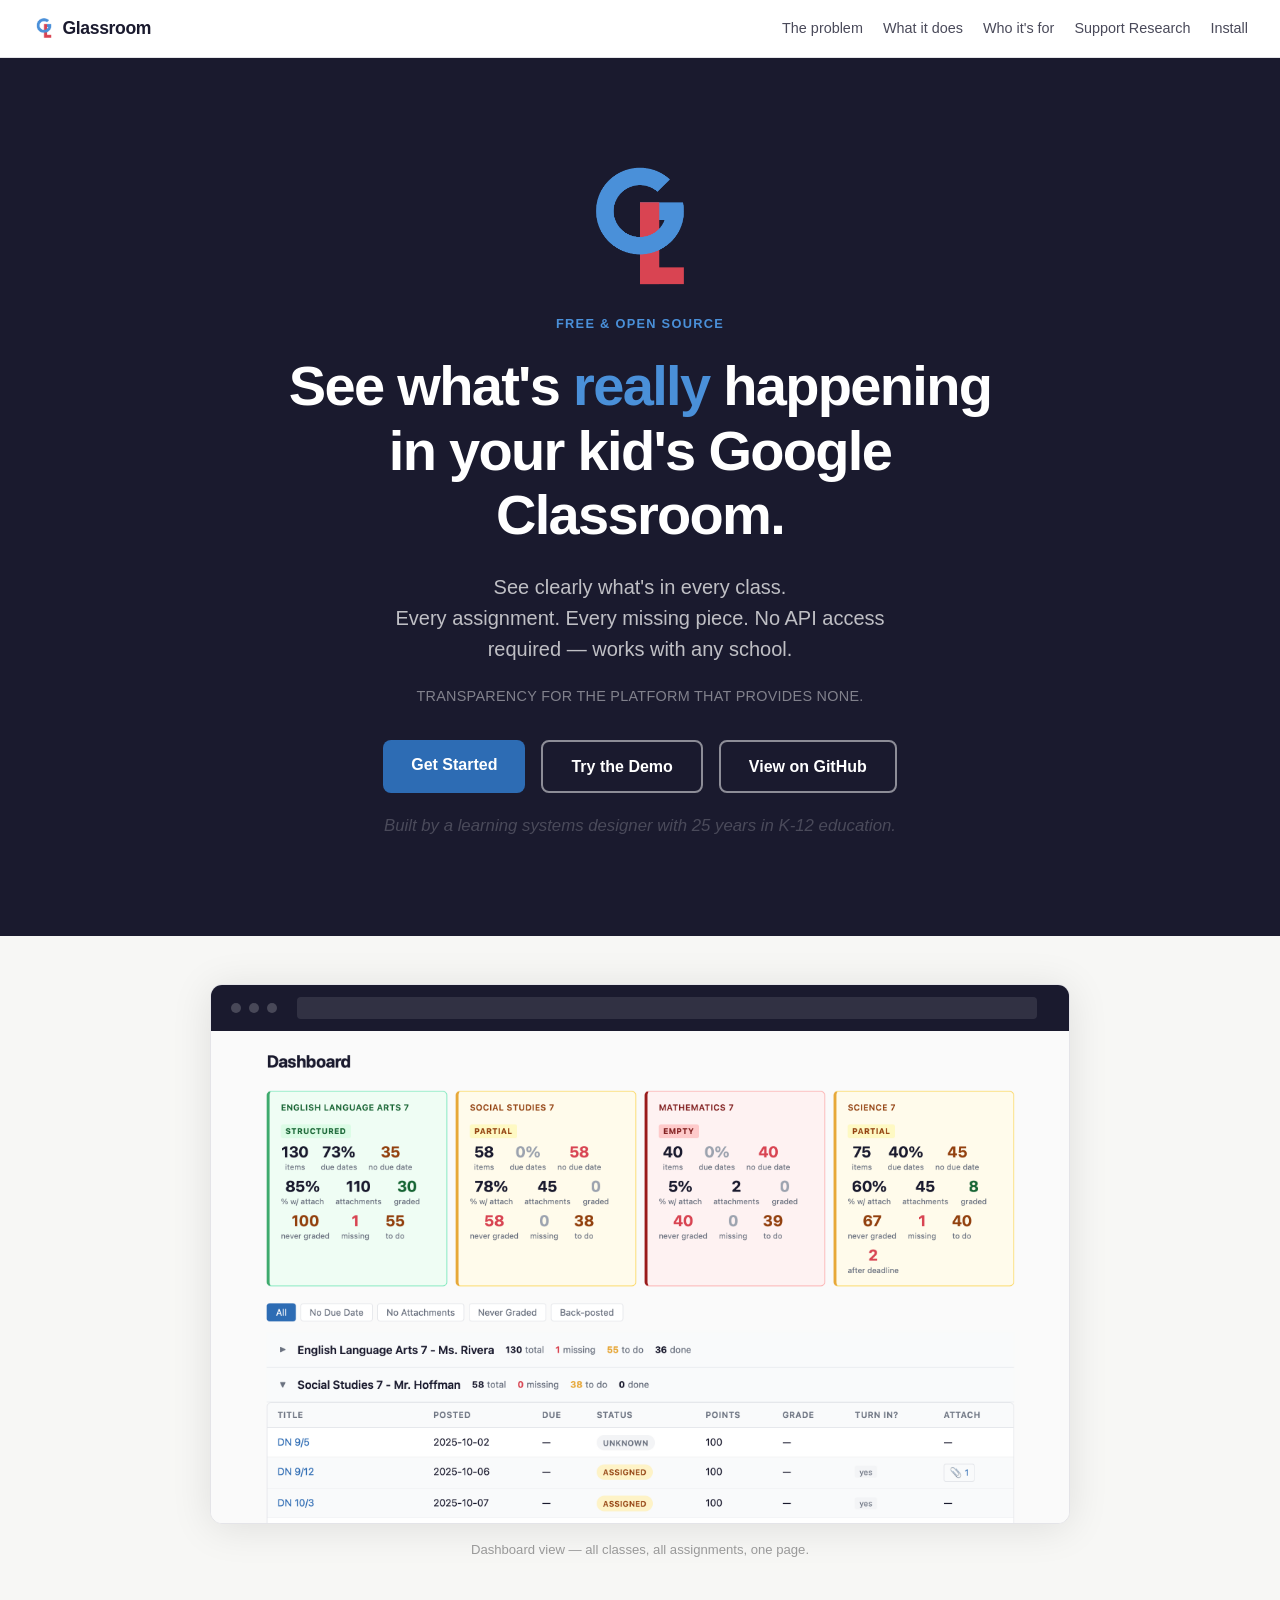
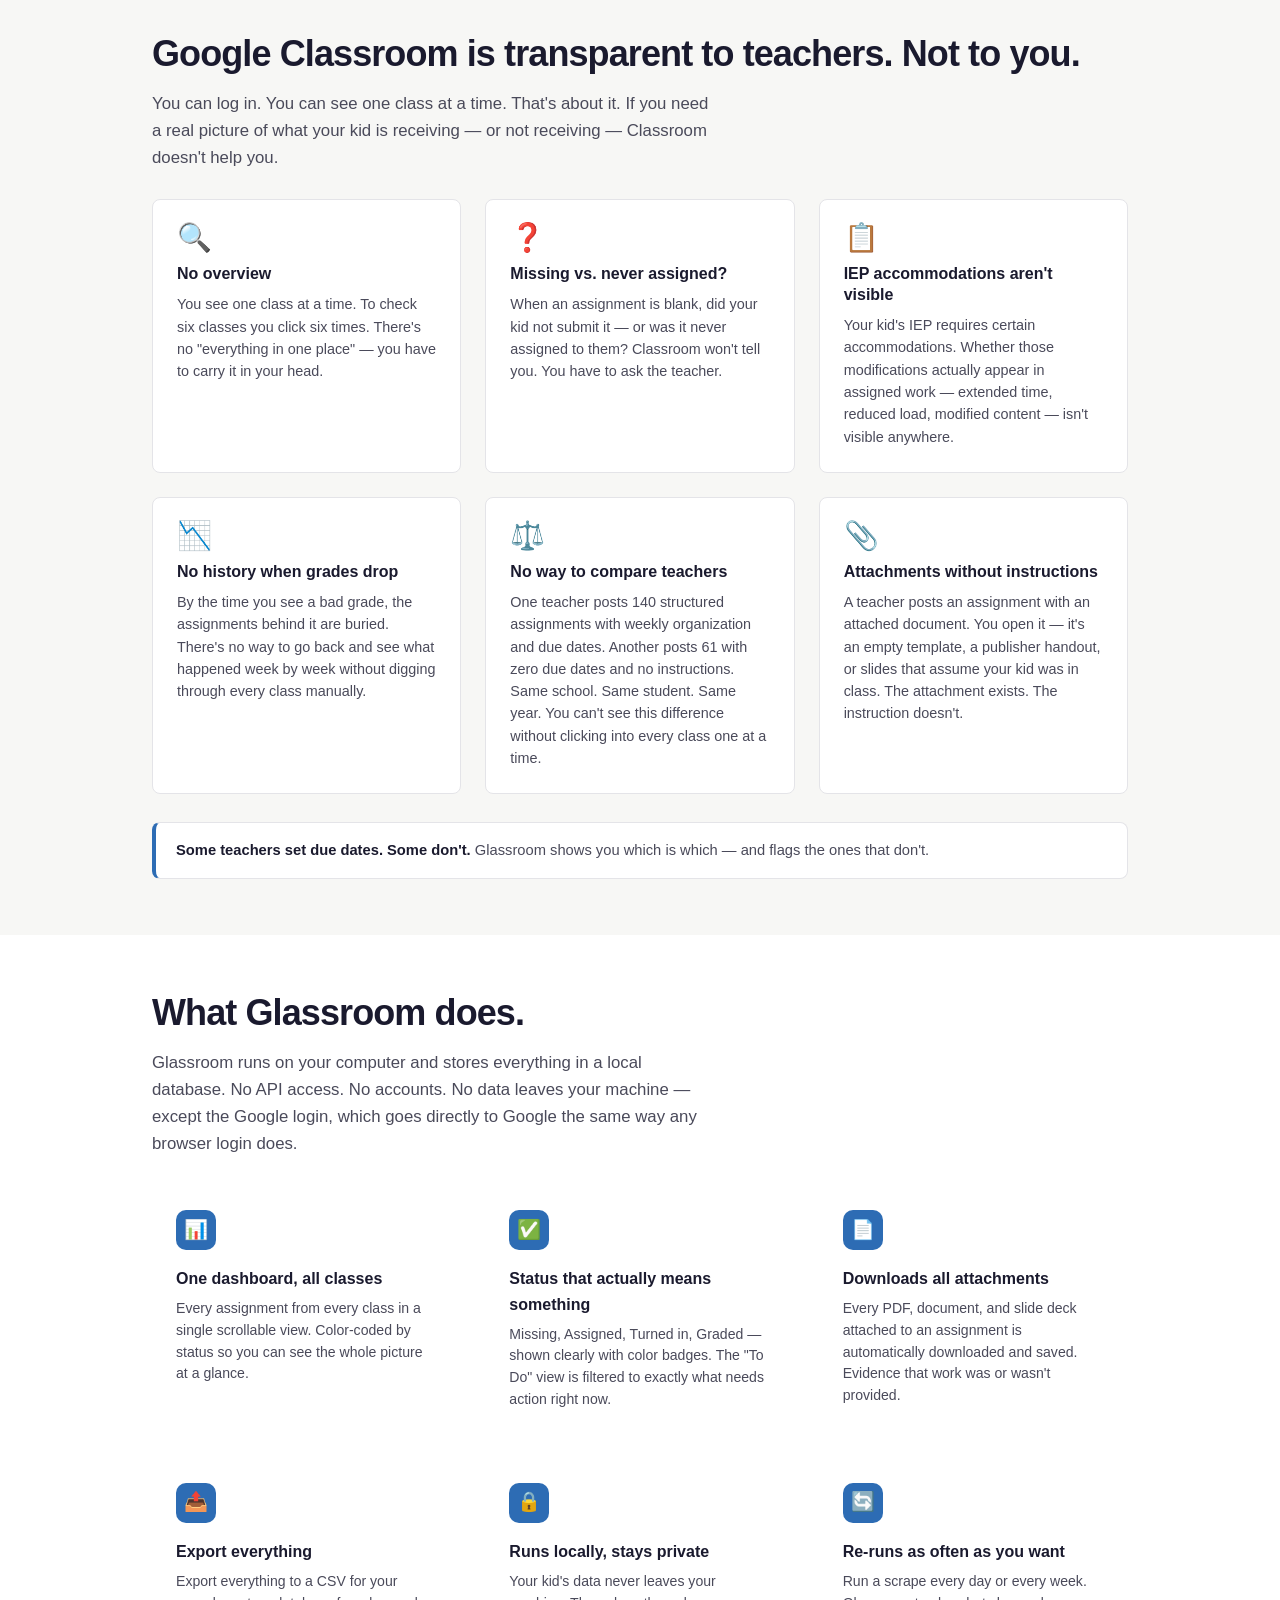
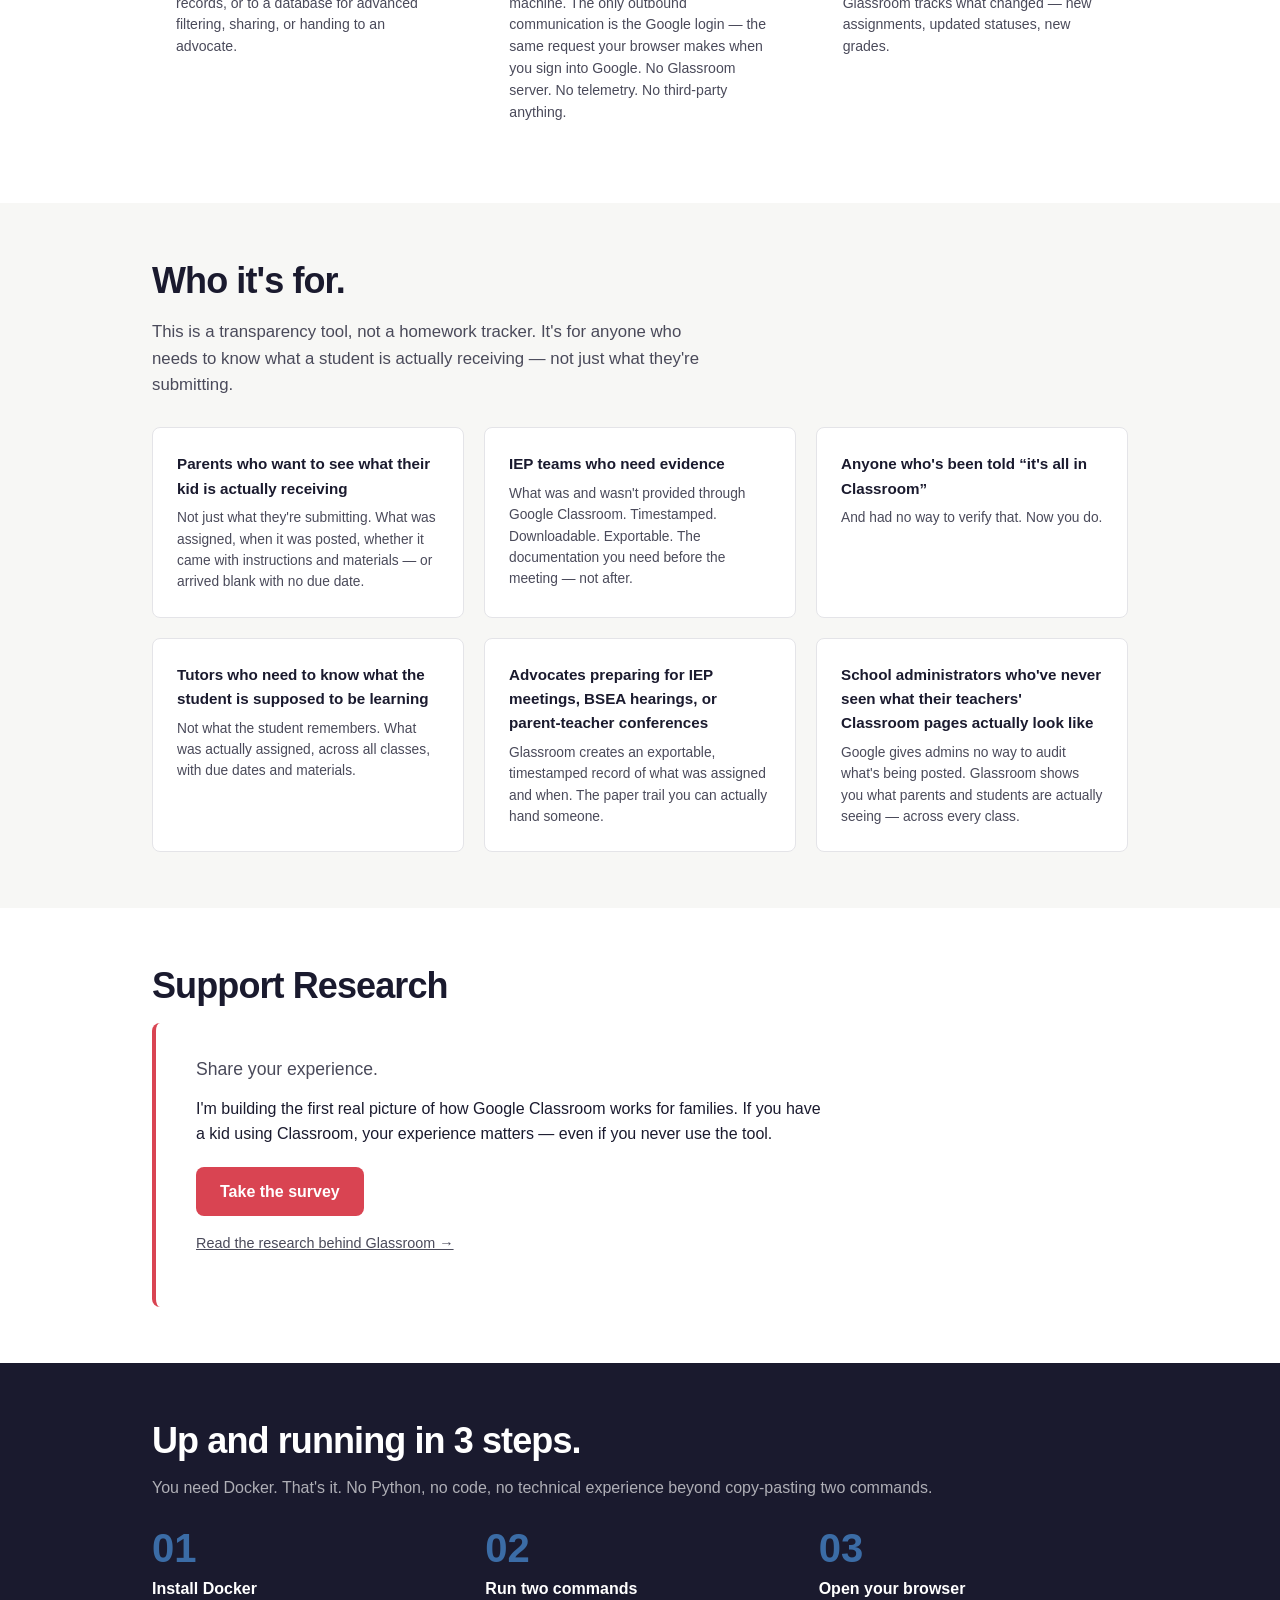
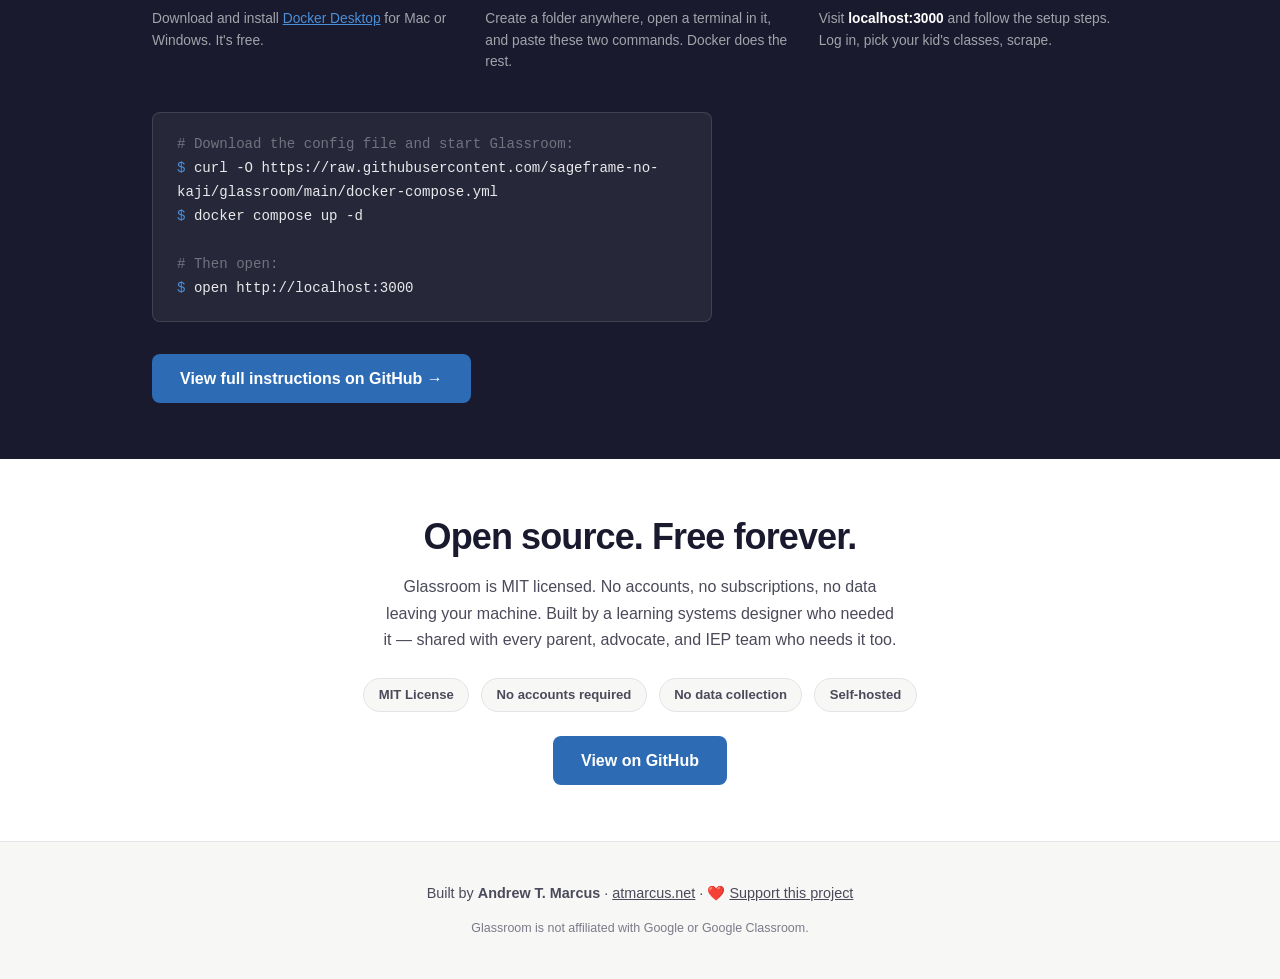
==== commit 7e51ba62: "Switch logo from SVG to PNG (glass-48.png) SVG has persistent rendering artifacts at G arm junction." ====
--- a/index.html
+++ b/index.html
@@ -5,14 +5,14 @@
   <meta name="viewport" content="width=device-width, initial-scale=1.0">
   <title>Glassroom — See what's really happening in your kid's Google Classroom</title>
   <meta name="description" content="Glassroom makes Google Classroom transparent. See every assignment across every class — what was provided, what wasn't, and what's missing. Built for parents, IEP teams, and advocates.">
-  <link rel="icon" type="image/svg+xml" href="images/glass-48.svg">
+  <link rel="icon" type="image/png" href="images/glass-48.png">
   <link rel="stylesheet" href="style.css">
 </head>
 <body>
 
 <!-- ── Navigation ── -->
 <nav>
-  <a href="#" class="nav-brand"><img src="images/glass-48.svg" alt="" class="nav-logo">Glassroom</a>
+  <a href="#" class="nav-brand"><img src="images/glass-48.png" alt="" class="nav-logo">Glassroom</a>
   <button class="nav-toggle" aria-label="Menu" aria-expanded="false">
     <span></span><span></span><span></span>
   </button>
@@ -28,7 +28,7 @@
 <!-- ── Hero ── -->
 <section id="hero">
   <div class="container">
-    <img src="images/glass-48.svg" alt="Glassroom" class="hero-logo">
+    <img src="images/glass-48.png" alt="Glassroom" class="hero-logo">
     <p class="eyebrow">Free &amp; open source</p>
     <h1>See what's <em>really</em> happening in your kid's Google Classroom.</h1>
     <p class="subhead">
